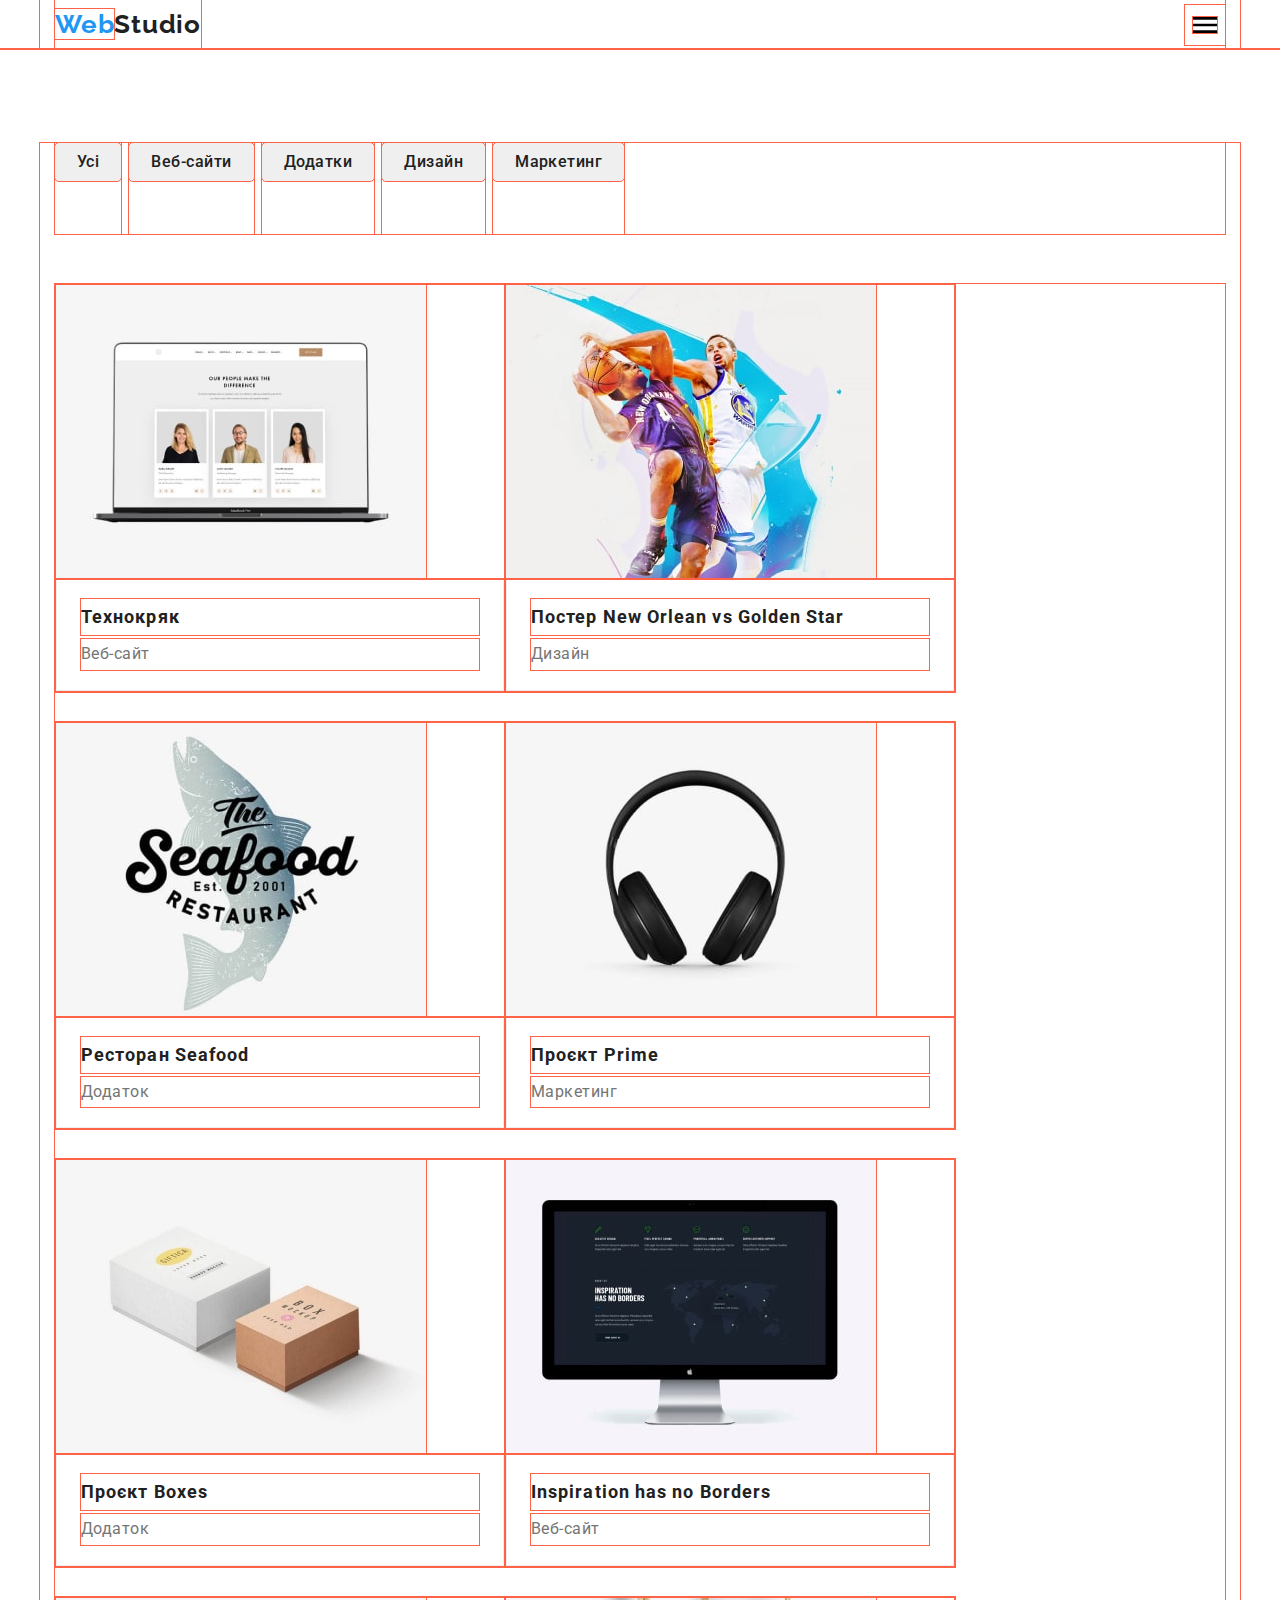
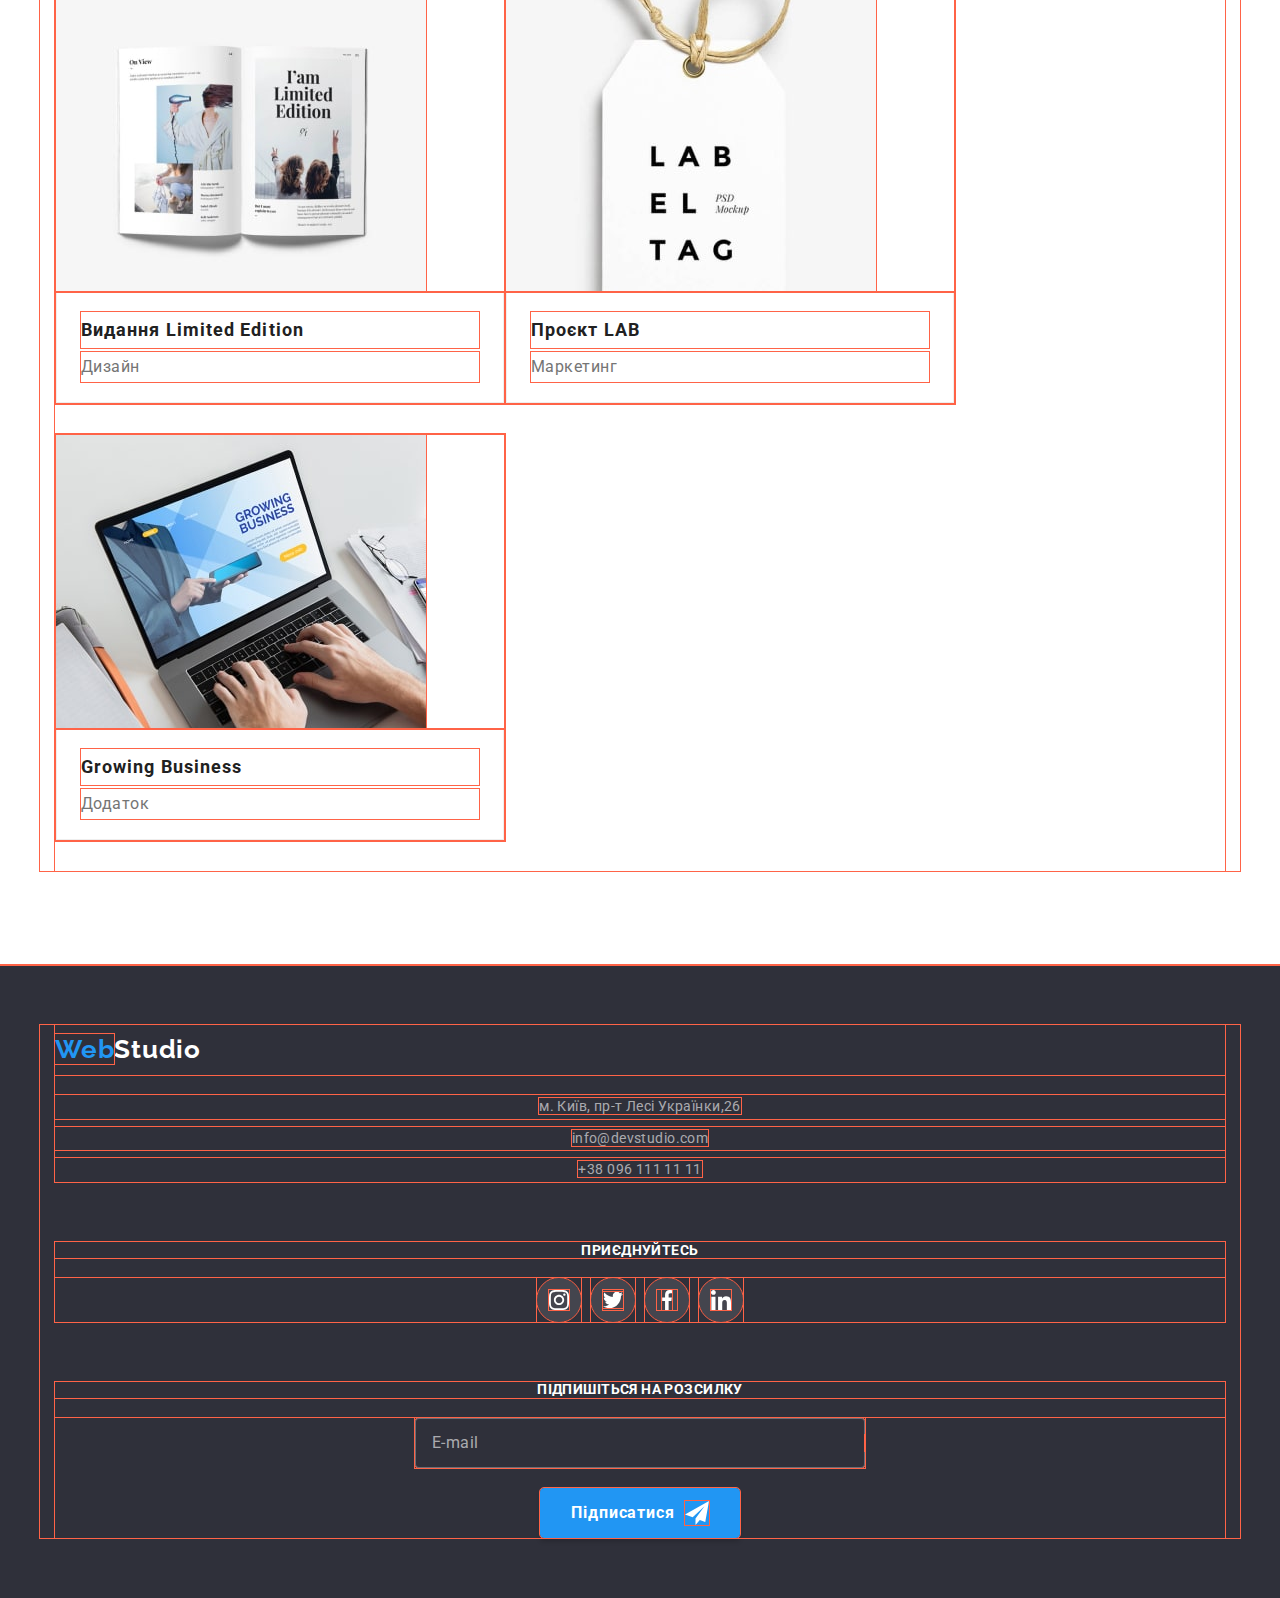
==== portfolio.html @ f27c5432 "second commit" ====
<!DOCTYPE html>
<html lang="uk">
  <head>
    <meta charset="UTF-8" />
    <meta http-equiv="X-UA-Compatible" content="IE=edge" />
    <meta name="viewport" content="width=device-width, initial-scale=1.0" />
    <title>Портфоліо</title>
    <link rel="preconnect" href="https://fonts.googleapis.com" />
    <link rel="preconnect" href="https://fonts.gstatic.com" crossorigin />
    <link
      href="https://fonts.googleapis.com/css2?family=Raleway:wght@700&family=Roboto:wght@400;500;700;900&display=swap"
      rel="stylesheet"
    />
    <link
      rel="stylesheet"
      href="https://cdnjs.cloudflare.com/ajax/libs/modern-normalize/1.1.0/modern-normalize.min.css"
    />
    <link rel="stylesheet" href="./css/main.min.css" />
  </head>
  <body>
    <header class="page-header">
      <div class="container heder-container">
        <nav class="navigation">
          <a class="navigation__logo" href="./index.html">
            <span class="navigation__accent">Web</span>Studio</a
          >

          <button type="button" class="menu-button" aria-expanded="false" data-menu-button>
            <svg
              width="40"
              height="40"
              aria-label="Перемикач мобільного меню"
              aria-controls="menu-container"
            >
              <use class="icon-menu" href="./img/sprite.svg#icon-menu"></use>
              <use class="icon-cross" href="./img/sprite.svg#icon-cross"></use>
            </svg>
          </button>
        </nav>
        <div class="menu-container" id="menu-container" data-menu>
          <nav>
            <ul class="navigation__list list">
              <li class="navigation__item">
                <a class="navigation__link" href="./index.html">Студія</a>
              </li>
              <li class="navigation__item">
                <a class="navigation__link carrent" href="./portfolio.html">Портфоліо</a>
              </li>
              <li class="navigation__item">
                <a class="navigation__link" href="">Контакти</a>
              </li>
            </ul>
          </nav>
          <ul class="contacts-list list">
            <li class="contacts-list__item">
              <a class="contacts-list__link" href="mailto:info@devstudio.com">
                <svg class="icon-envelope" width="16" height="12">
                  <use href="./img/sprite.svg#icon-envelope"></use>
                </svg>
                info@devstudio.com</a
              >
            </li>
            <li class="contacts-list__item">
              <a class="contacts-list__link" href="tel:+380961111111">
                <svg class="icon-smartphone" width="10" height="16">
                  <use href="./img/sprite.svg#icon-smartphone"></use>
                </svg>
                +38 096 111 11 11</a
              >
            </li>
          </ul>
          <ul class="social__list list">
            <li class="social__item">
              <a class="social__link" href="">Instagram</a>
            </li>
            <li class="social__item">
              <a class="social__link" href="">Twitter</a>
            </li>
            <li class="social__item">
              <a class="social__link" href="">Facebook</a>
            </li>
            <li class="social__item">
              <a class="social__link" href="">LinkedIn</a>
            </li>
          </ul>
        </div>
      </div>
    </header>

    <main>
      <section class="section">
        <div class="container">
          <h1 class="visually-hidden">Портфоліо</h1>

          <ul class="portfolio-button list">
            <li class="portfolio-button__item">
              <button class="portfolio-button__link" type="button">Усі</button>
            </li>
            <li class="portfolio-button__item">
              <button class="portfolio-button__link" type="button">Веб-сайти</button>
            </li>
            <li class="portfolio-button__item">
              <button class="portfolio-button__link" type="button">Додатки</button>
            </li>
            <li class="portfolio-button__item">
              <button class="portfolio-button__link" type="button">Дизайн</button>
            </li>
            <li class="portfolio-button__item">
              <button class="portfolio-button__link" type="button">Маркетинг</button>
            </li>
          </ul>

          <ul class="section-work list">
            <li class="item-work">
              <a class="work-link" href="">
                <div class="work-details">
                  <img
                    class="work-img"
                    src="./img/portfolio/technoquack.jpg"
                    alt="сайт сторінки"
                    width=""
                  />
                  <p class="tex-details">
                    Ресурс пропонує комплексні пропозиції з різним рівнем функціоналу та сервісів.
                    Все це дозволить відвідувачу отримати вичерпні відомості про компанію чи
                    приватну особу.
                  </p>
                </div>

                <div class="title-text">
                  <h2 class="work-title">Технокряк</h2>
                  <p class="work-text">Веб-сайт</p>
                </div>
              </a>
            </li>
            <li class="item-work">
              <a class="work-link" href="">
                <div class="work-details">
                  <img class="work-img" src="./img/portfolio/poster.jpg" alt="постер" width="" />
                  <p class="tex-details">
                    Ресурс пропонує комплексні пропозиції з різним рівнем функціоналу та сервісів.
                    Все це дозволить відвідувачу отримати вичерпні відомості про компанію чи
                    приватну особу.
                  </p>
                </div>

                <div class="title-text">
                  <h2 class="work-title">Постер New Orlean vs Golden Star</h2>
                  <p class="work-text">Дизайн</p>
                </div>
              </a>
            </li>
            <li class="item-work">
              <a class="work-link" href="">
                <div class="work-details">
                  <img class="work-img" src="./img/portfolio/seafood.jpg" alt="логотип" width="" />
                  <p class="tex-details">
                    Ресурс пропонує комплексні пропозиції з різним рівнем функціоналу та сервісів.
                    Все це дозволить відвідувачу отримати вичерпні відомості про компанію чи
                    приватну особу.
                  </p>
                </div>

                <div class="title-text">
                  <h2 class="work-title">Ресторан Seafood</h2>
                  <p class="work-text">Додаток</p>
                </div>
              </a>
            </li>
            <li class="item-work">
              <a class="work-link" href="">
                <div class="work-details">
                  <img class="work-img" src="./img/portfolio/prime.jpg" alt="наушники" width="" />
                  <p class="tex-details">
                    Ресурс пропонує комплексні пропозиції з різним рівнем функціоналу та сервісів.
                    Все це дозволить відвідувачу отримати вичерпні відомості про компанію чи
                    приватну особу.
                  </p>
                </div>

                <div class="title-text">
                  <h2 class="work-title">Проєкт Prime</h2>
                  <p class="work-text">Маркетинг</p>
                </div>
              </a>
            </li>
            <li class="item-work">
              <a class="work-link" href="">
                <div class="work-details">
                  <img class="work-img" src="./img/portfolio/boxes.jpg" alt="коробки" width="" />
                  <p class="tex-details">
                    Ресурс пропонує комплексні пропозиції з різним рівнем функціоналу та сервісів.
                    Все це дозволить відвідувачу отримати вичерпні відомості про компанію чи
                    приватну особу.
                  </p>
                </div>

                <div class="title-text">
                  <h2 class="work-title">Проєкт Boxes</h2>
                  <p class="work-text">Додаток</p>
                </div>
              </a>
            </li>
            <li class="item-work">
              <a class="work-link" href="">
                <div class="work-details">
                  <img
                    class="work-img"
                    src="./img/portfolio/inspiration.jpg"
                    alt="екран компютера"
                    width=""
                  />
                  <p class="tex-details">
                    Ресурс пропонує комплексні пропозиції з різним рівнем функціоналу та сервісів.
                    Все це дозволить відвідувачу отримати вичерпні відомості про компанію чи
                    приватну особу.
                  </p>
                </div>

                <div class="title-text">
                  <h2 class="work-title">Inspiration has no Borders</h2>
                  <p class="work-text">Веб-сайт</p>
                </div>
              </a>
            </li>
            <li class="item-work">
              <a class="work-link" href="">
                <div class="work-details">
                  <img class="work-img" src="./img/portfolio/edition.jpg" alt="книга" width="" />
                  <p class="tex-details">
                    Ресурс пропонує комплексні пропозиції з різним рівнем функціоналу та сервісів.
                    Все це дозволить відвідувачу отримати вичерпні відомості про компанію чи
                    приватну особу.
                  </p>
                </div>

                <div class="title-text">
                  <h2 class="work-title">Видання Limited Edition</h2>
                  <p class="work-text">Дизайн</p>
                </div>
              </a>
            </li>
            <li class="item-work">
              <a class="work-link" href="">
                <div class="work-details">
                  <img
                    class="work-img"
                    src="./img/portfolio/project.jpg"
                    alt="проект"
                    width="370"
                  />
                  <p class="tex-details">
                    Ресурс пропонує комплексні пропозиції з різним рівнем функціоналу та сервісів.
                    Все це дозволить відвідувачу отримати вичерпні відомості про компанію чи
                    приватну особу.
                  </p>
                </div>

                <div class="title-text">
                  <h2 class="work-title">Проєкт LAB</h2>
                  <p class="work-text">Маркетинг</p>
                </div>
              </a>
            </li>
            <li class="item-work">
              <a class="work-link" href="">
                <div class="work-details">
                  <img
                    class="work-img"
                    src="./img/portfolio/business.jpg"
                    alt="ноутбук"
                    width="370"
                  />
                  <p class="tex-details">
                    Ресурс пропонує комплексні пропозиції з різним рівнем функціоналу та сервісів.
                    Все це дозволить відвідувачу отримати вичерпні відомості про компанію чи
                    приватну особу.
                  </p>
                </div>

                <div class="title-text">
                  <h2 class="work-title">Growing Business</h2>
                  <p class="work-text">Додаток</p>
                </div>
              </a>
            </li>
          </ul>
        </div>
      </section>
    </main>

    <footer class="footer">
      <div class="container foter-conteiner">
        <div class="conteiner-address">
          <a class="footer-logo" href="./index.html">
            <span class="footer-logo__accent">Web</span>Studio</a
          >
          <address class="address">
            <ul class="address__list list">
              <li class="address__item">
                <a
                  class="address__link"
                  href="https://goo.gl/maps/cdmkgBvX4xGakDDQ7"
                  target="_blank"
                  rel="noopener noreferrer nofollow"
                  >м. Київ, пр-т Лесі Українки,26
                </a>
              </li>
              <li class="address__item">
                <a class="address__link" href="mailto:info@devstudio.com">info@devstudio.com</a>
              </li>
              <li class="address__item">
                <a class="address__link" href="tel:+380961111111">+38 096 111 11 11</a>
              </li>
            </ul>
          </address>
        </div>

        <div class="icon-footer">
          <p class="icon-footer__text">приєднуйтесь</p>
          <ul class="icon-footer__list list">
            <li class="icon-footer__item">
              <a class="icon-footer__link" href="">
                <svg class="" width="20" height="20">
                  <use href="./img/sprite.svg#icon-instagram"></use>
                </svg>
              </a>
            </li>
            <li class="icon-footer__item">
              <a class="icon-footer__link" href="">
                <svg class="" width="20" height="20">
                  <use href="./img/sprite.svg#icon-twitter"></use>
                </svg>
              </a>
            </li>
            <li class="icon-footer__item">
              <a class="icon-footer__link" href="">
                <svg class="" width="20" height="20">
                  <use href="./img/sprite.svg#icon-facebook"></use>
                </svg>
              </a>
            </li>
            <li class="icon-footer__item">
              <a class="icon-footer__link" href="">
                <svg class="" width="20" height="20">
                  <use href="./img/sprite.svg#icon-linkedin"></use>
                </svg>
              </a>
            </li>
          </ul>
        </div>
        <div class="subscription">
          <p class="subscription__text">Підпишіться на розсилку</p>
          <form class="subscription__form">
            <div class="subscription__mail">
              <input
                class="subscription__input"
                placeholder="E-mail"
                type="email"
                name="mail"
                id="mail"
              />
              <label for="mail"></label>
            </div>

            <button class="subscription__button" type="submit">
              Підписатися
              <svg class="subscription__icon" width="24" height="24">
                <use href="./img/sprite.svg#icon-send"></use>
              </svg>
            </button>
          </form>
        </div>
      </div>
    </footer>
  </body>
</html>
---- css/main.min.css ----
:root{--primary-text-color: #757575;--secondary-tex-color: #212121;--link-color: #2196f3;--logo-color: #000000;--fons-color: #f5f5f5;--hero-color: #ffffff;--footer-color: #2f303a;--card-text-color: #757575;--color-active: #188ce8;--color-fon-team: #f5f4fa;--color-border: #eeeeee;--heder-border: #ececec;--color-box-shadow: rgba(0, 0, 0, 0.15);--color-text-shadow: rgba(0, 0, 0, 0.25);--color-footer-link: rgba(255, 255, 255, 0.6);--color-border-customers: #afb1b8;--transition-function: cubic-bezier(0.4, 0, 0.2, 1)}h1,h2,h3,h4,h5,h6,ul,p{margin:0;padding:0}body{font-family:Roboto,sans-serif;font-size:14px;line-height:1.7;letter-spacing:.03em;background:var(--hero-color);color:var(--primary-text-color)}.list{list-style:none}.visually-hidden{position:absolute;width:1px;height:1px;margin:-1px;border:0;padding:0;white-space:nowrap;-webkit-clip-path:inset(100%);clip-path:inset(100%);clip:rect(0 0 0 0);overflow:hidden}*{outline:1px solid tomato}.container{padding-left:15px;padding-right:15px;margin-left:auto;margin-right:auto}@media screen and (min-width: 480px){.container{width:480px}}@media screen and (min-width: 768px){.container{width:768px}}@media screen and (min-width: 1200px){.container{width:1200px}}.page-header{position:relative}.menu-button{display:-webkit-inline-box;display:-ms-inline-flexbox;display:inline-flex;margin-left:auto;padding:0;border:none;background-color:var(--hero-color)}.menu-button .icon-cross{display:none}.menu-button.is-open .icon-cross{display:block}.menu-button.is-open .icon-menu{display:none}.menu-container{display:none;padding-top:48px;padding-left:40px;padding-bottom:48px;padding-right:83px;outline:1px solid tomato;position:absolute;top:100%;left:0;width:100%;height:796px;background-color:#fff}.menu-container.is-open{display:block}.navigation__list{margin-bottom:302px}.navigation__item{margin-bottom:32px}.navigation__link{text-decoration:none;font-weight:500;font-size:40px;line-height:47px;letter-spacing:.02em;color:#212121}.navigation:hover,.navigation:focus{color:var(--link-color)}.carrent{color:var(--link-color)}.contacts-list{margin-bottom:64px}.contacts-list__item{margin-bottom:32px}.contacts-list__link{text-decoration:none;font-weight:500;font-size:24px;line-height:28px;letter-spacing:.02em;color:#757575}.contacts-list__link:hover,.contacts-list__link:focus{color:var(--link-color)}.icon-envelope,.icon-smartphone{display:none}.social__list{display:-webkit-box;display:-ms-flexbox;display:flex}.social__item{margin-right:20px}.social__item:last-child{margin-right:0}.social__link{text-decoration:none;font-weight:500;font-size:18px;line-height:1.2;letter-spacing:.02em;color:#2196f3}.social__link:hover,.social__link:focus{color:var(--link-color)}.navigation{display:-webkit-box;display:-ms-flexbox;display:flex;-webkit-box-align:center;-ms-flex-align:center;align-items:center}.navigation__logo{font-family:Raleway,sans-serif;font-weight:700;font-size:24px;line-height:1.7;letter-spacing:.03em;text-decoration:none;color:var(--secondary-tex-color)}@media screen and (min-width: 768px){.navigation__logo{font-size:26px;line-height:1.9}}@media screen and (min-width: 1200px){.navigation__logo{font-size:26px;line-height:1.9}}.navigation__accent{font-family:Raleway,sans-serif;color:var(--link-color)}.section-hero{padding:118px 60px;text-align:center}.section-hero__title{width:360px;margin-left:auto;margin-right:auto;margin-bottom:30px;font-weight:900;font-size:26px;line-height:1.7;text-align:center;letter-spacing:.06em;text-transform:uppercase;color:212121}.section-hero__button{padding:10px 24px;font-weight:700;font-size:16px;line-height:1.9;letter-spacing:.06em;text-align:center;cursor:pointer;border:none;-webkit-box-shadow:0px 4px 4px var(--color-box-shadow);box-shadow:0px 4px 4px var(--color-box-shadow);border-radius:4px;color:#fff;background-color:var(--link-color)}.section{padding-top:60px;padding-bottom:60px}@media screen and (min-width: 768px){.section{padding-top:94px;padding-bottom:94px}}@media screen and (min-width: 1200px){.section{padding-top:94px;padding-bottom:94px}}.section-title{font-weight:700;font-size:28px;line-height:1.2;text-align:center;letter-spacing:.03em;color:var(--secondary-tex-color)}@media screen and (min-width: 768px){.section-title{font-size:36px;line-height:1.7}}@media screen and (min-width: 1200px){.section-title{font-size:36px;line-height:1.7}}.features-list__item{max-width:450px}@media screen and (min-width: 768px){.features-list__item{max-width:354px}}@media screen and (min-width: 1200px){.features-list__item{max-width:270px}}.features-list__icon{padding:25px 142px;background:#f5f4fa;border-radius:4px;margin-bottom:30px;display:-webkit-box;display:-ms-flexbox;display:flex;text-align:center;-webkit-box-pack:center;-ms-flex-pack:center;justify-content:center}@media screen and (min-width: 768px){.features-list__icon{padding:0;width:270px;height:120px;-webkit-box-align:center;-ms-flex-align:center;align-items:center;-webkit-box-pack:center;-ms-flex-pack:center;justify-content:center;background-color:var(--color-fon-team);border-radius:4px}}@media screen and (min-width: 1200px){.features-list__icon{padding:0;width:270px;height:120px;-webkit-box-align:center;-ms-flex-align:center;align-items:center;-webkit-box-pack:center;-ms-flex-pack:center;justify-content:center;background-color:var(--color-fon-team);border-radius:4px}}.features-list__title{margin-bottom:10px;max-width:450px;font-weight:700;font-size:14px;line-height:1.14;letter-spacing:.03em;text-transform:uppercase;color:#212121;text-align:center}@media screen and (min-width: 768px){.features-list__title{text-align:left}}@media screen and (min-width: 1200px){.features-list__title{text-align:left}}.team-item-social{display:-webkit-box;display:-ms-flexbox;display:flex;-webkit-box-pack:center;-ms-flex-pack:center;justify-content:center;margin-top:16px}.social-item{margin-right:10px}.social-item:last-child{margin-right:0}.icon-link-team{width:44px;height:44px;display:-webkit-box;display:-ms-flexbox;display:flex;-webkit-box-pack:center;-ms-flex-pack:center;justify-content:center;-webkit-box-align:center;-ms-flex-align:center;align-items:center;border-radius:50%;fill:var(--color-border-customers)}.team-img{display:block;height:auto;max-width:100%;border-radius:0px}.conteiner-title{padding-top:30px;padding-bottom:30px;text-align:center}.item-team{margin-bottom:30px;-webkit-box-shadow:0px 1px 3px rgba(0,0,0,.12),0px 1px 1px rgba(0,0,0,.14),0px 2px 1px rgba(0,0,0,.2);box-shadow:0px 1px 3px rgba(0,0,0,.12),0px 1px 1px rgba(0,0,0,.14),0px 2px 1px rgba(0,0,0,.2);border-radius:0px 0px 4px 4px;background:var(--hero-color)}.section-team{background-color:var(--color-fon-team)}.team-title{margin-bottom:10px;font-weight:500;font-size:16px;line-height:1.19;letter-spacing:.03em;color:var(--secondary-tex-color)}.team-text{font-weight:400;font-size:16px;line-height:1.19;letter-spacing:.03em;color:var(--card-text-color)}.footer{padding-top:60px;padding-bottom:60px;background-color:var(--footer-color)}.footer-logo{display:block;margin-bottom:20px;text-align:center;font-family:Raleway,sans-serif;font-style:normal;font-weight:700;font-size:24px;line-height:1.2;letter-spacing:.03em;text-decoration:none;color:var(--hero-color)}.footer-logo__accent{font-family:Raleway,sans-serif;color:var(--link-color)}@media screen and (min-width: 768px){.footer-logo{font-size:26px;line-height:1.9}}@media screen and (min-width: 1200px){.footer-logo{font-size:26px;line-height:1.9;text-align:left}}.address{font-style:normal;text-align:center;margin-bottom:60px}.address__list{display:block}.address__item{margin-bottom:8px}.address__link{font-weight:400;font-size:14px;line-height:1.7;letter-spacing:.03em;text-decoration:none;color:var(--color-footer-link)}.icon-footer{text-align:center;margin-bottom:60px}.icon-footer__text{margin-bottom:20px;font-weight:700;font-size:14px;line-height:16px;letter-spacing:.03em;text-transform:uppercase;color:var(--hero-color)}.icon-footer__list{display:-webkit-box;display:-ms-flexbox;display:flex;-webkit-box-align:center;-ms-flex-align:center;align-items:center;-webkit-box-pack:center;-ms-flex-pack:center;justify-content:center}.icon-footer__item{margin-right:10px}.icon-footer__item:last-child{margin-right:0}.icon-footer__link{display:-webkit-box;display:-ms-flexbox;display:flex;-webkit-box-pack:center;-ms-flex-pack:center;justify-content:center;-webkit-box-align:center;-ms-flex-align:center;align-items:center;width:44px;height:44px;border-radius:50%;fill:var(--hero-color);background-color:rgba(255,255,255,.1)}.subscription__form{display:-webkit-box;display:-ms-flexbox;display:flex;-webkit-box-pack:center;-ms-flex-pack:center;justify-content:center;-webkit-box-align:center;-ms-flex-align:center;align-items:center;-webkit-box-orient:vertical;-webkit-box-direction:normal;-ms-flex-direction:column;flex-direction:column}.subscription__text{text-align:center;margin-bottom:20px;font-weight:700;font-size:14px;line-height:1.1;letter-spacing:.03em;text-transform:uppercase;color:var(--hero-color)}.subscription__mail{margin-bottom:20px;position:relative}.subscription__mail input::-webkit-input-placeholder{font-size:16px;line-height:1.2;letter-spacing:.03em;display:-webkit-box;display:flex;-webkit-box-align:center;align-items:center;color:rgba(255,255,255,.6)}.subscription__mail input::-moz-placeholder{font-size:16px;line-height:1.2;letter-spacing:.03em;display:flex;align-items:center;color:rgba(255,255,255,.6)}.subscription__mail input:-ms-input-placeholder{font-size:16px;line-height:1.2;letter-spacing:.03em;display:-ms-flexbox;display:flex;-ms-flex-align:center;align-items:center;color:rgba(255,255,255,.6)}.subscription__mail input::-ms-input-placeholder{font-size:16px;line-height:1.2;letter-spacing:.03em;display:-ms-flexbox;display:flex;-ms-flex-align:center;align-items:center;color:rgba(255,255,255,.6)}.subscription__mail input::placeholder{font-size:16px;line-height:1.2;letter-spacing:.03em;display:-webkit-box;display:-ms-flexbox;display:flex;-webkit-box-align:center;-ms-flex-align:center;align-items:center;color:rgba(255,255,255,.6)}.subscription__input{width:450px;height:50px;border:1px solid rgba(255,255,255,.3);border-radius:4px;background:var(--footer-color);padding-left:16px;color:var(--hero-color)}.subscription__button{display:-webkit-box;display:-ms-flexbox;display:flex;-webkit-box-pack:center;-ms-flex-pack:center;justify-content:center;-webkit-box-align:center;-ms-flex-align:center;align-items:center;width:200px;height:50px;font-weight:700;font-size:16px;line-height:30px;cursor:pointer;letter-spacing:.06em;border:none;color:var(--hero-color);background:var(--link-color);-webkit-box-shadow:0px 4px 4px rgba(0,0,0,.15);box-shadow:0px 4px 4px rgba(0,0,0,.15);border-radius:4px;-webkit-transition:background-color 250ms var(--transition-function);transition:background-color 250ms var(--transition-function)}.subscription__button:hover,.subscription__button:focus{background-color:var(--color-active)}.subscription__icon{margin-left:10px}.portfolio-button{margin-bottom:40px;min-width:326px;height:91px;display:-webkit-box;display:-ms-flexbox;display:flex;-ms-flex-wrap:wrap;flex-wrap:wrap;margin-bottom:50px}.portfolio-button__item{margin-right:8px}.portfolio-button__item:last-child{margin-right:0}.portfolio-button__link{padding:6px 22px;cursor:pointer;border:none;border-radius:4px;font-family:inherit;font-weight:500;font-size:16px;line-height:1.6;letter-spacing:.03em;color:var(--secondary-tex-color);-webkit-transition:color 250ms var(--transition-function),background-color 250ms var(--transition-function);transition:color 250ms var(--transition-function),background-color 250ms var(--transition-function)}.portfolio-button__link:active,.portfolio-button__link:hover,.portfolio-button__link:focus{-webkit-box-shadow:0px 3px 1px rgba(0,0,0,.1),0px 1px 2px rgba(0,0,0,.08),0px 2px 2px rgba(0,0,0,.12);box-shadow:0px 3px 1px rgba(0,0,0,.1),0px 1px 2px rgba(0,0,0,.08),0px 2px 2px rgba(0,0,0,.12);background-color:var(--link-color);color:var(--hero-color)}.work-details{position:relative;overflow:hidden}.tex-details{font-size:18px;line-height:1.5;color:var(--hero-color);position:absolute;padding:63px 24px;width:370px;height:294px;top:0;left:0;background:rgba(33,150,243,.9);-webkit-transform:translateY(100%);transform:translateY(100%);-webkit-transition:-webkit-transform 250ms;transition:-webkit-transform 250ms;transition:transform 250ms;transition:transform 250ms, -webkit-transform 250ms}.item-work:hover .tex-details{-webkit-transform:translateY(0);transform:translateY(0)}.section-button{display:-webkit-box;display:-ms-flexbox;display:flex;-webkit-box-pack:center;-ms-flex-pack:center;justify-content:center}.item-button{margin-right:8px}.item-button:last-child{margin-right:0}.section-button{margin-bottom:50px}.section-work{display:-webkit-box;display:-ms-flexbox;display:flex;-ms-flex-wrap:wrap;flex-wrap:wrap}.work-link{display:block;text-decoration:none}.work-link:hover,.work-link:focus{-webkit-box-shadow:0px 1px 1px rgba(0,0,0,.12),0px 4px 4px rgba(0,0,0,.06),1px 4px 6px rgba(0,0,0,.16);box-shadow:0px 1px 1px rgba(0,0,0,.12),0px 4px 4px rgba(0,0,0,.06),1px 4px 6px rgba(0,0,0,.16)}.item-work{width:450px;margin-bottom:30px;background:var(--hero-color);border:1px solid var(--color-border)}.work-title{margin-bottom:4px;font-weight:700;font-size:18px;line-height:2;letter-spacing:.06em;color:var(--secondary-tex-color)}.work-text{font-size:16px;line-height:1.9;letter-spacing:.03em;color:var(--card-text-color)}.work-img{display:block;height:auto;max-width:100%;border-radius:0px}.title-text{border-right:1px solid var(--color-border);border-bottom:1px solid var(--color-border);border-left:1px solid var(--color-border);padding:20px 24px}/*# sourceMappingURL=main.min.css.map */
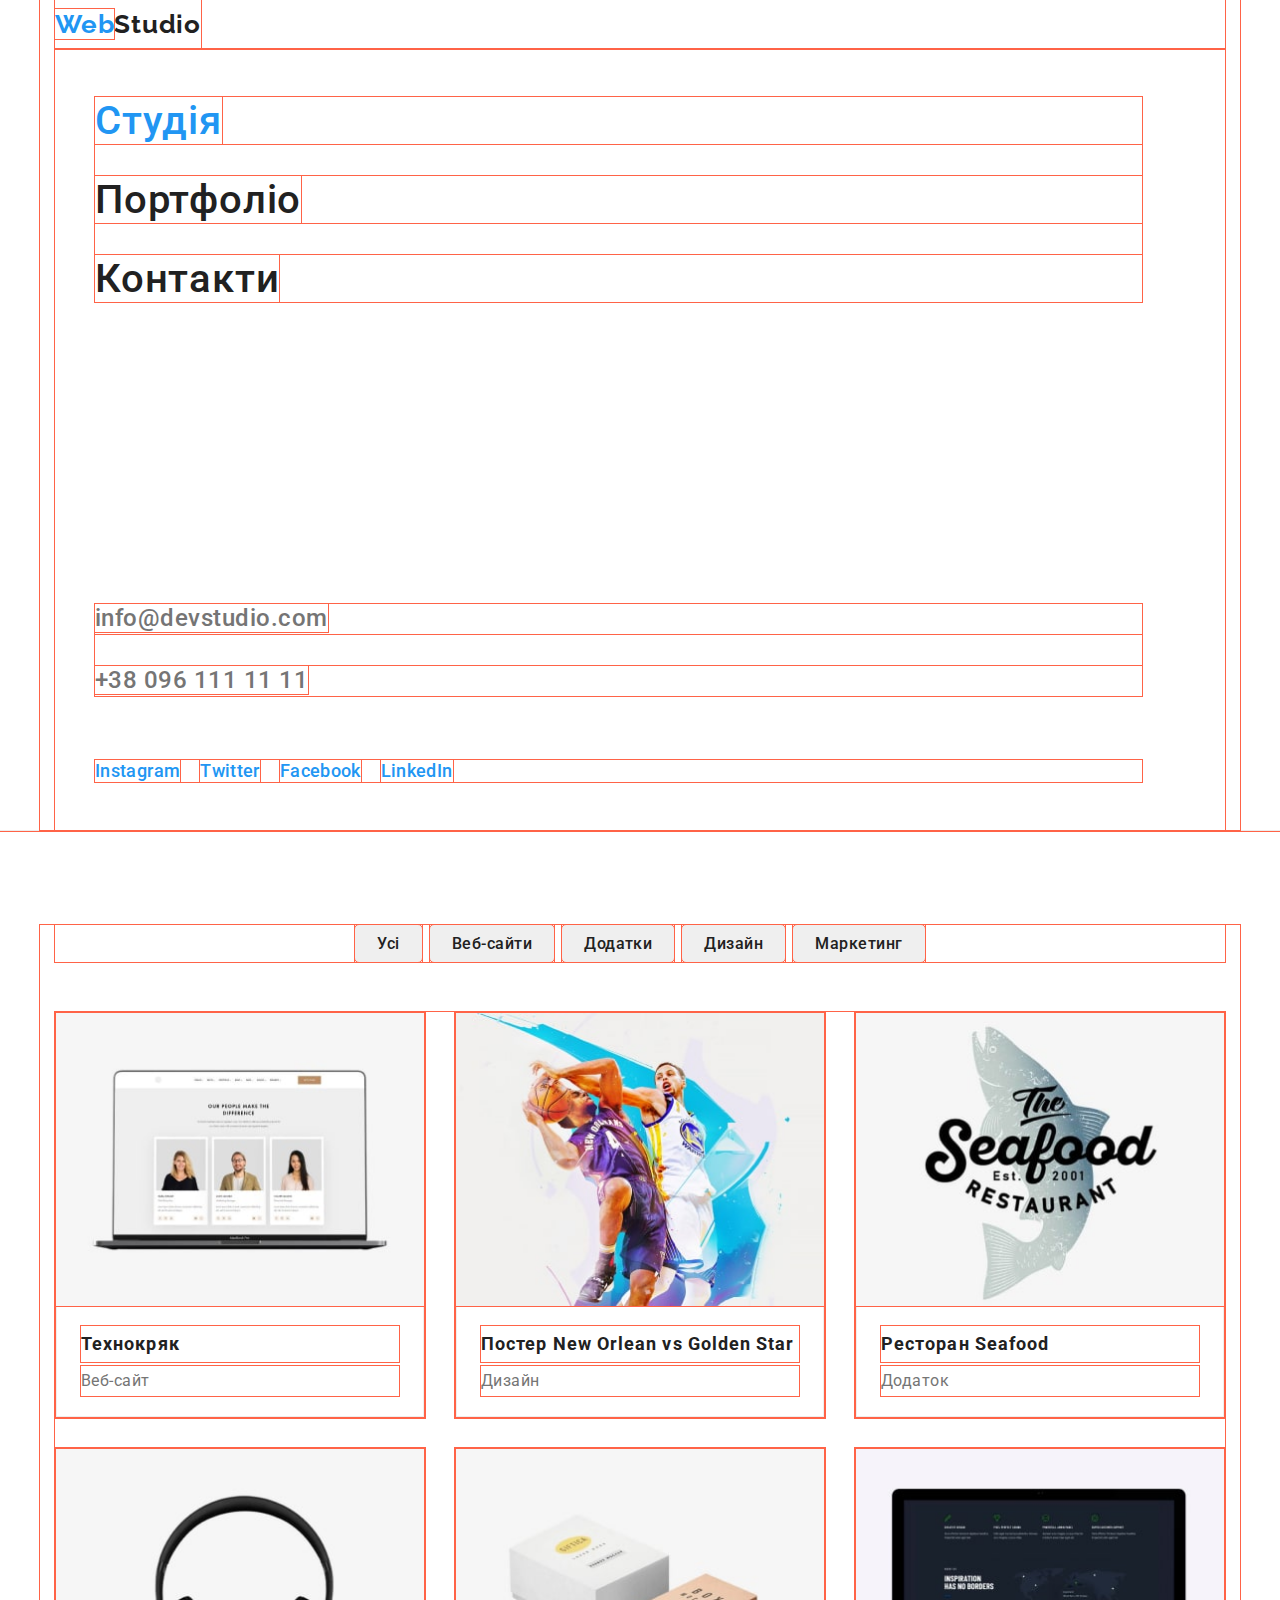
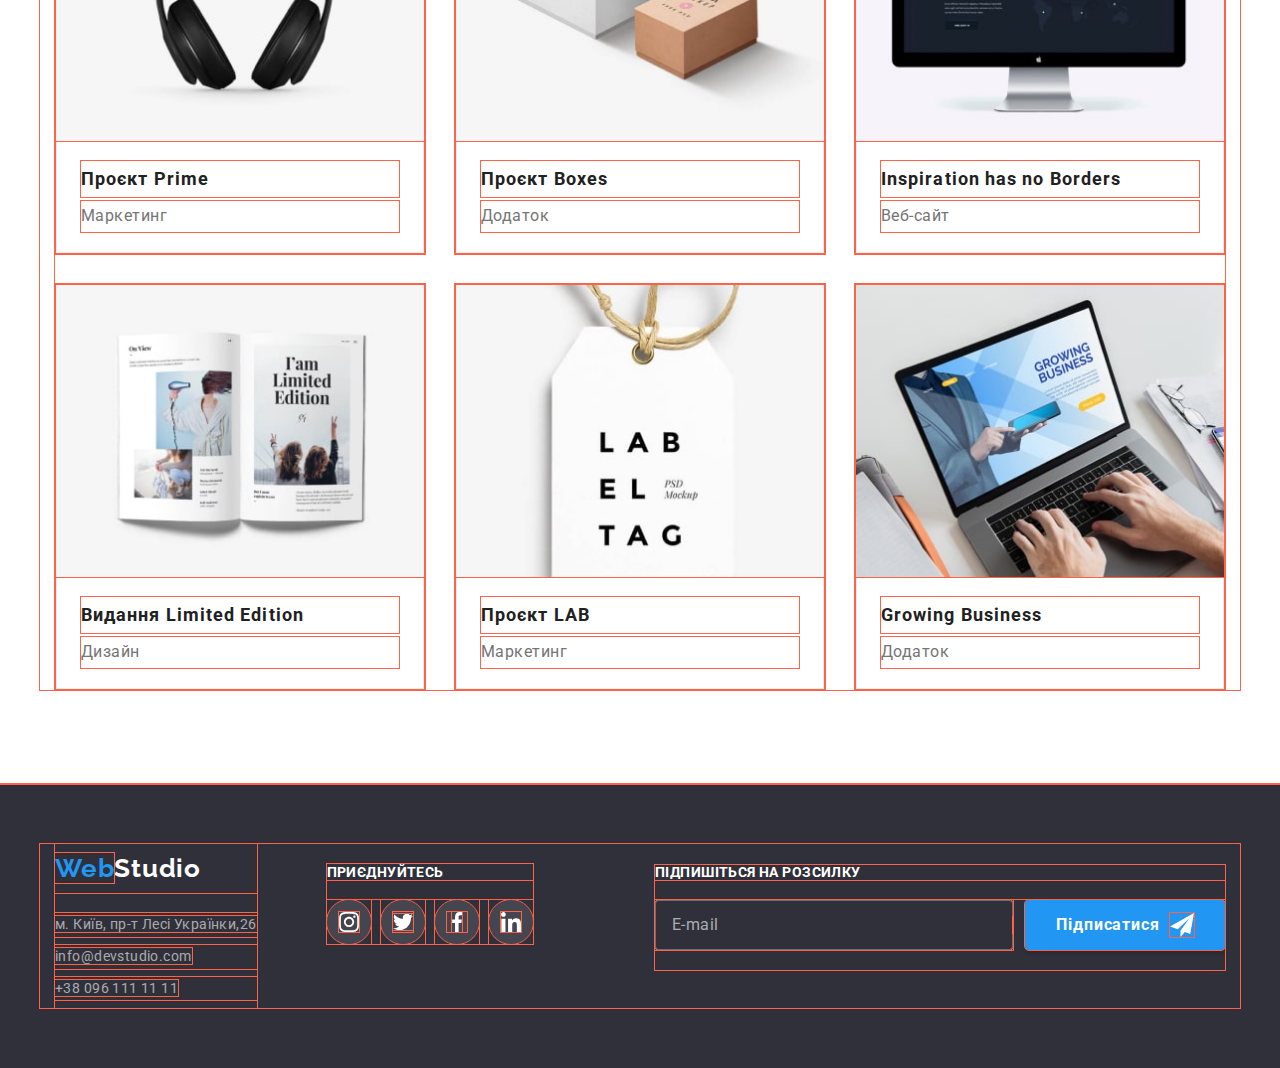
==== commit a8d32db5: "third commit" ====
--- a/portfolio.html
+++ b/portfolio.html
@@ -41,10 +41,10 @@
           <nav>
             <ul class="navigation__list list">
               <li class="navigation__item">
-                <a class="navigation__link" href="./index.html">Студія</a>
+                <a class="navigation__link carrent" href="./index.html">Студія</a>
               </li>
               <li class="navigation__item">
-                <a class="navigation__link carrent" href="./portfolio.html">Портфоліо</a>
+                <a class="navigation__link" href="./portfolio.html">Портфоліо</a>
               </li>
               <li class="navigation__item">
                 <a class="navigation__link" href="">Контакти</a>
--- a/css/main.min.css
+++ b/css/main.min.css
@@ -1 +1 @@
-:root{--primary-text-color: #757575;--secondary-tex-color: #212121;--link-color: #2196f3;--logo-color: #000000;--fons-color: #f5f5f5;--hero-color: #ffffff;--footer-color: #2f303a;--card-text-color: #757575;--color-active: #188ce8;--color-fon-team: #f5f4fa;--color-border: #eeeeee;--heder-border: #ececec;--color-box-shadow: rgba(0, 0, 0, 0.15);--color-text-shadow: rgba(0, 0, 0, 0.25);--color-footer-link: rgba(255, 255, 255, 0.6);--color-border-customers: #afb1b8;--transition-function: cubic-bezier(0.4, 0, 0.2, 1)}h1,h2,h3,h4,h5,h6,ul,p{margin:0;padding:0}body{font-family:Roboto,sans-serif;font-size:14px;line-height:1.7;letter-spacing:.03em;background:var(--hero-color);color:var(--primary-text-color)}.list{list-style:none}.visually-hidden{position:absolute;width:1px;height:1px;margin:-1px;border:0;padding:0;white-space:nowrap;-webkit-clip-path:inset(100%);clip-path:inset(100%);clip:rect(0 0 0 0);overflow:hidden}*{outline:1px solid tomato}.container{padding-left:15px;padding-right:15px;margin-left:auto;margin-right:auto}@media screen and (min-width: 480px){.container{width:480px}}@media screen and (min-width: 768px){.container{width:768px}}@media screen and (min-width: 1200px){.container{width:1200px}}.page-header{position:relative}.menu-button{display:-webkit-inline-box;display:-ms-inline-flexbox;display:inline-flex;margin-left:auto;padding:0;border:none;background-color:var(--hero-color)}.menu-button .icon-cross{display:none}.menu-button.is-open .icon-cross{display:block}.menu-button.is-open .icon-menu{display:none}.menu-container{display:none;padding-top:48px;padding-left:40px;padding-bottom:48px;padding-right:83px;outline:1px solid tomato;position:absolute;top:100%;left:0;width:100%;height:796px;background-color:#fff}.menu-container.is-open{display:block}.navigation__list{margin-bottom:302px}.navigation__item{margin-bottom:32px}.navigation__link{text-decoration:none;font-weight:500;font-size:40px;line-height:47px;letter-spacing:.02em;color:#212121}.navigation:hover,.navigation:focus{color:var(--link-color)}.carrent{color:var(--link-color)}.contacts-list{margin-bottom:64px}.contacts-list__item{margin-bottom:32px}.contacts-list__link{text-decoration:none;font-weight:500;font-size:24px;line-height:28px;letter-spacing:.02em;color:#757575}.contacts-list__link:hover,.contacts-list__link:focus{color:var(--link-color)}.icon-envelope,.icon-smartphone{display:none}.social__list{display:-webkit-box;display:-ms-flexbox;display:flex}.social__item{margin-right:20px}.social__item:last-child{margin-right:0}.social__link{text-decoration:none;font-weight:500;font-size:18px;line-height:1.2;letter-spacing:.02em;color:#2196f3}.social__link:hover,.social__link:focus{color:var(--link-color)}.navigation{display:-webkit-box;display:-ms-flexbox;display:flex;-webkit-box-align:center;-ms-flex-align:center;align-items:center}.navigation__logo{font-family:Raleway,sans-serif;font-weight:700;font-size:24px;line-height:1.7;letter-spacing:.03em;text-decoration:none;color:var(--secondary-tex-color)}@media screen and (min-width: 768px){.navigation__logo{font-size:26px;line-height:1.9}}@media screen and (min-width: 1200px){.navigation__logo{font-size:26px;line-height:1.9}}.navigation__accent{font-family:Raleway,sans-serif;color:var(--link-color)}.section-hero{padding:118px 60px;text-align:center}.section-hero__title{width:360px;margin-left:auto;margin-right:auto;margin-bottom:30px;font-weight:900;font-size:26px;line-height:1.7;text-align:center;letter-spacing:.06em;text-transform:uppercase;color:212121}.section-hero__button{padding:10px 24px;font-weight:700;font-size:16px;line-height:1.9;letter-spacing:.06em;text-align:center;cursor:pointer;border:none;-webkit-box-shadow:0px 4px 4px var(--color-box-shadow);box-shadow:0px 4px 4px var(--color-box-shadow);border-radius:4px;color:#fff;background-color:var(--link-color)}.section{padding-top:60px;padding-bottom:60px}@media screen and (min-width: 768px){.section{padding-top:94px;padding-bottom:94px}}@media screen and (min-width: 1200px){.section{padding-top:94px;padding-bottom:94px}}.section-title{font-weight:700;font-size:28px;line-height:1.2;text-align:center;letter-spacing:.03em;color:var(--secondary-tex-color)}@media screen and (min-width: 768px){.section-title{font-size:36px;line-height:1.7}}@media screen and (min-width: 1200px){.section-title{font-size:36px;line-height:1.7}}.features-list__item{max-width:450px}@media screen and (min-width: 768px){.features-list__item{max-width:354px}}@media screen and (min-width: 1200px){.features-list__item{max-width:270px}}.features-list__icon{padding:25px 142px;background:#f5f4fa;border-radius:4px;margin-bottom:30px;display:-webkit-box;display:-ms-flexbox;display:flex;text-align:center;-webkit-box-pack:center;-ms-flex-pack:center;justify-content:center}@media screen and (min-width: 768px){.features-list__icon{padding:0;width:270px;height:120px;-webkit-box-align:center;-ms-flex-align:center;align-items:center;-webkit-box-pack:center;-ms-flex-pack:center;justify-content:center;background-color:var(--color-fon-team);border-radius:4px}}@media screen and (min-width: 1200px){.features-list__icon{padding:0;width:270px;height:120px;-webkit-box-align:center;-ms-flex-align:center;align-items:center;-webkit-box-pack:center;-ms-flex-pack:center;justify-content:center;background-color:var(--color-fon-team);border-radius:4px}}.features-list__title{margin-bottom:10px;max-width:450px;font-weight:700;font-size:14px;line-height:1.14;letter-spacing:.03em;text-transform:uppercase;color:#212121;text-align:center}@media screen and (min-width: 768px){.features-list__title{text-align:left}}@media screen and (min-width: 1200px){.features-list__title{text-align:left}}.team-item-social{display:-webkit-box;display:-ms-flexbox;display:flex;-webkit-box-pack:center;-ms-flex-pack:center;justify-content:center;margin-top:16px}.social-item{margin-right:10px}.social-item:last-child{margin-right:0}.icon-link-team{width:44px;height:44px;display:-webkit-box;display:-ms-flexbox;display:flex;-webkit-box-pack:center;-ms-flex-pack:center;justify-content:center;-webkit-box-align:center;-ms-flex-align:center;align-items:center;border-radius:50%;fill:var(--color-border-customers)}.team-img{display:block;height:auto;max-width:100%;border-radius:0px}.conteiner-title{padding-top:30px;padding-bottom:30px;text-align:center}.item-team{margin-bottom:30px;-webkit-box-shadow:0px 1px 3px rgba(0,0,0,.12),0px 1px 1px rgba(0,0,0,.14),0px 2px 1px rgba(0,0,0,.2);box-shadow:0px 1px 3px rgba(0,0,0,.12),0px 1px 1px rgba(0,0,0,.14),0px 2px 1px rgba(0,0,0,.2);border-radius:0px 0px 4px 4px;background:var(--hero-color)}.section-team{background-color:var(--color-fon-team)}.team-title{margin-bottom:10px;font-weight:500;font-size:16px;line-height:1.19;letter-spacing:.03em;color:var(--secondary-tex-color)}.team-text{font-weight:400;font-size:16px;line-height:1.19;letter-spacing:.03em;color:var(--card-text-color)}.footer{padding-top:60px;padding-bottom:60px;background-color:var(--footer-color)}.footer-logo{display:block;margin-bottom:20px;text-align:center;font-family:Raleway,sans-serif;font-style:normal;font-weight:700;font-size:24px;line-height:1.2;letter-spacing:.03em;text-decoration:none;color:var(--hero-color)}.footer-logo__accent{font-family:Raleway,sans-serif;color:var(--link-color)}@media screen and (min-width: 768px){.footer-logo{font-size:26px;line-height:1.9}}@media screen and (min-width: 1200px){.footer-logo{font-size:26px;line-height:1.9;text-align:left}}.address{font-style:normal;text-align:center;margin-bottom:60px}.address__list{display:block}.address__item{margin-bottom:8px}.address__link{font-weight:400;font-size:14px;line-height:1.7;letter-spacing:.03em;text-decoration:none;color:var(--color-footer-link)}.icon-footer{text-align:center;margin-bottom:60px}.icon-footer__text{margin-bottom:20px;font-weight:700;font-size:14px;line-height:16px;letter-spacing:.03em;text-transform:uppercase;color:var(--hero-color)}.icon-footer__list{display:-webkit-box;display:-ms-flexbox;display:flex;-webkit-box-align:center;-ms-flex-align:center;align-items:center;-webkit-box-pack:center;-ms-flex-pack:center;justify-content:center}.icon-footer__item{margin-right:10px}.icon-footer__item:last-child{margin-right:0}.icon-footer__link{display:-webkit-box;display:-ms-flexbox;display:flex;-webkit-box-pack:center;-ms-flex-pack:center;justify-content:center;-webkit-box-align:center;-ms-flex-align:center;align-items:center;width:44px;height:44px;border-radius:50%;fill:var(--hero-color);background-color:rgba(255,255,255,.1)}.subscription__form{display:-webkit-box;display:-ms-flexbox;display:flex;-webkit-box-pack:center;-ms-flex-pack:center;justify-content:center;-webkit-box-align:center;-ms-flex-align:center;align-items:center;-webkit-box-orient:vertical;-webkit-box-direction:normal;-ms-flex-direction:column;flex-direction:column}.subscription__text{text-align:center;margin-bottom:20px;font-weight:700;font-size:14px;line-height:1.1;letter-spacing:.03em;text-transform:uppercase;color:var(--hero-color)}.subscription__mail{margin-bottom:20px;position:relative}.subscription__mail input::-webkit-input-placeholder{font-size:16px;line-height:1.2;letter-spacing:.03em;display:-webkit-box;display:flex;-webkit-box-align:center;align-items:center;color:rgba(255,255,255,.6)}.subscription__mail input::-moz-placeholder{font-size:16px;line-height:1.2;letter-spacing:.03em;display:flex;align-items:center;color:rgba(255,255,255,.6)}.subscription__mail input:-ms-input-placeholder{font-size:16px;line-height:1.2;letter-spacing:.03em;display:-ms-flexbox;display:flex;-ms-flex-align:center;align-items:center;color:rgba(255,255,255,.6)}.subscription__mail input::-ms-input-placeholder{font-size:16px;line-height:1.2;letter-spacing:.03em;display:-ms-flexbox;display:flex;-ms-flex-align:center;align-items:center;color:rgba(255,255,255,.6)}.subscription__mail input::placeholder{font-size:16px;line-height:1.2;letter-spacing:.03em;display:-webkit-box;display:-ms-flexbox;display:flex;-webkit-box-align:center;-ms-flex-align:center;align-items:center;color:rgba(255,255,255,.6)}.subscription__input{width:450px;height:50px;border:1px solid rgba(255,255,255,.3);border-radius:4px;background:var(--footer-color);padding-left:16px;color:var(--hero-color)}.subscription__button{display:-webkit-box;display:-ms-flexbox;display:flex;-webkit-box-pack:center;-ms-flex-pack:center;justify-content:center;-webkit-box-align:center;-ms-flex-align:center;align-items:center;width:200px;height:50px;font-weight:700;font-size:16px;line-height:30px;cursor:pointer;letter-spacing:.06em;border:none;color:var(--hero-color);background:var(--link-color);-webkit-box-shadow:0px 4px 4px rgba(0,0,0,.15);box-shadow:0px 4px 4px rgba(0,0,0,.15);border-radius:4px;-webkit-transition:background-color 250ms var(--transition-function);transition:background-color 250ms var(--transition-function)}.subscription__button:hover,.subscription__button:focus{background-color:var(--color-active)}.subscription__icon{margin-left:10px}.portfolio-button{margin-bottom:40px;min-width:326px;height:91px;display:-webkit-box;display:-ms-flexbox;display:flex;-ms-flex-wrap:wrap;flex-wrap:wrap;margin-bottom:50px}.portfolio-button__item{margin-right:8px}.portfolio-button__item:last-child{margin-right:0}.portfolio-button__link{padding:6px 22px;cursor:pointer;border:none;border-radius:4px;font-family:inherit;font-weight:500;font-size:16px;line-height:1.6;letter-spacing:.03em;color:var(--secondary-tex-color);-webkit-transition:color 250ms var(--transition-function),background-color 250ms var(--transition-function);transition:color 250ms var(--transition-function),background-color 250ms var(--transition-function)}.portfolio-button__link:active,.portfolio-button__link:hover,.portfolio-button__link:focus{-webkit-box-shadow:0px 3px 1px rgba(0,0,0,.1),0px 1px 2px rgba(0,0,0,.08),0px 2px 2px rgba(0,0,0,.12);box-shadow:0px 3px 1px rgba(0,0,0,.1),0px 1px 2px rgba(0,0,0,.08),0px 2px 2px rgba(0,0,0,.12);background-color:var(--link-color);color:var(--hero-color)}.work-details{position:relative;overflow:hidden}.tex-details{font-size:18px;line-height:1.5;color:var(--hero-color);position:absolute;padding:63px 24px;width:370px;height:294px;top:0;left:0;background:rgba(33,150,243,.9);-webkit-transform:translateY(100%);transform:translateY(100%);-webkit-transition:-webkit-transform 250ms;transition:-webkit-transform 250ms;transition:transform 250ms;transition:transform 250ms, -webkit-transform 250ms}.item-work:hover .tex-details{-webkit-transform:translateY(0);transform:translateY(0)}.section-button{display:-webkit-box;display:-ms-flexbox;display:flex;-webkit-box-pack:center;-ms-flex-pack:center;justify-content:center}.item-button{margin-right:8px}.item-button:last-child{margin-right:0}.section-button{margin-bottom:50px}.section-work{display:-webkit-box;display:-ms-flexbox;display:flex;-ms-flex-wrap:wrap;flex-wrap:wrap}.work-link{display:block;text-decoration:none}.work-link:hover,.work-link:focus{-webkit-box-shadow:0px 1px 1px rgba(0,0,0,.12),0px 4px 4px rgba(0,0,0,.06),1px 4px 6px rgba(0,0,0,.16);box-shadow:0px 1px 1px rgba(0,0,0,.12),0px 4px 4px rgba(0,0,0,.06),1px 4px 6px rgba(0,0,0,.16)}.item-work{width:450px;margin-bottom:30px;background:var(--hero-color);border:1px solid var(--color-border)}.work-title{margin-bottom:4px;font-weight:700;font-size:18px;line-height:2;letter-spacing:.06em;color:var(--secondary-tex-color)}.work-text{font-size:16px;line-height:1.9;letter-spacing:.03em;color:var(--card-text-color)}.work-img{display:block;height:auto;max-width:100%;border-radius:0px}.title-text{border-right:1px solid var(--color-border);border-bottom:1px solid var(--color-border);border-left:1px solid var(--color-border);padding:20px 24px}/*# sourceMappingURL=main.min.css.map */+:root{--primary-text-color: #757575;--secondary-tex-color: #212121;--link-color: #2196f3;--logo-color: #000000;--fons-color: #f5f5f5;--hero-color: #ffffff;--footer-color: #2f303a;--card-text-color: #757575;--color-active: #188ce8;--color-fon-team: #f5f4fa;--color-border: #eeeeee;--heder-border: #ececec;--color-box-shadow: rgba(0, 0, 0, 0.15);--color-text-shadow: rgba(0, 0, 0, 0.25);--color-footer-link: rgba(255, 255, 255, 0.6);--color-border-customers: #afb1b8;--transition-function: cubic-bezier(0.4, 0, 0.2, 1)}h1,h2,h3,h4,h5,h6,ul,p{margin:0;padding:0}body{font-family:Roboto,sans-serif;font-size:14px;line-height:1.7;letter-spacing:.03em;background:var(--hero-color);color:var(--primary-text-color)}.list{list-style:none}.visually-hidden{position:absolute;width:1px;height:1px;margin:-1px;border:0;padding:0;white-space:nowrap;-webkit-clip-path:inset(100%);clip-path:inset(100%);clip:rect(0 0 0 0);overflow:hidden}*{outline:1px solid tomato}.container{padding-left:15px;padding-right:15px;margin-left:auto;margin-right:auto}@media screen and (min-width: 480px){.container{width:480px}}@media screen and (min-width: 768px){.container{width:768px}}@media screen and (min-width: 1200px){.container{width:1200px}}.page-header{position:relative;border-bottom:1px solid var(--heder-border)}.menu-button{display:-webkit-inline-box;display:-ms-inline-flexbox;display:inline-flex;margin-left:auto;padding:0;border:none;background-color:var(--hero-color)}@media screen and (min-width: 768px){.menu-button{display:none}}.menu-button .icon-cross{display:none}.menu-button.is-open .icon-cross{display:block}.menu-button.is-open .icon-menu{display:none}.menu-container{padding-top:48px;padding-left:40px;padding-bottom:48px;padding-right:83px;outline:1px solid tomato;background-color:#fff}.menu-container.is-open{display:block}@media screen and (max-width: 768px){.menu-container{display:none;position:absolute;top:100%;left:0;width:100%}}.navigation__list{margin-bottom:302px}.navigation__item{margin-bottom:32px}.navigation__link{text-decoration:none;font-weight:500;font-size:40px;line-height:47px;letter-spacing:.02em;color:#212121}.navigation:hover,.navigation:focus{color:var(--link-color)}.carrent{color:var(--link-color)}.contacts-list{margin-bottom:64px}.contacts-list__item{margin-bottom:32px}.contacts-list__link{text-decoration:none;font-weight:500;font-size:24px;line-height:28px;letter-spacing:.02em;color:#757575}.contacts-list__link:hover,.contacts-list__link:focus{color:var(--link-color)}.icon-envelope,.icon-smartphone{display:none}.social__list{display:-webkit-box;display:-ms-flexbox;display:flex}.social__item{margin-right:20px}.social__item:last-child{margin-right:0}.social__link{display:block;text-decoration:none;font-weight:500;font-size:18px;line-height:1.2;letter-spacing:.02em;color:#2196f3}.social__link:hover,.social__link:focus{color:var(--link-color)}.navigation{display:-webkit-box;display:-ms-flexbox;display:flex;-webkit-box-align:center;-ms-flex-align:center;align-items:center}.navigation__logo{font-family:Raleway,sans-serif;font-weight:700;font-size:24px;line-height:1.7;letter-spacing:.03em;text-decoration:none;color:var(--secondary-tex-color)}@media screen and (min-width: 768px){.navigation__logo{font-size:26px;line-height:1.9}}@media screen and (min-width: 1200px){.navigation__logo{font-size:26px;line-height:1.9}}.navigation__accent{font-family:Raleway,sans-serif;color:var(--link-color)}.section-hero{padding:118px 60px;text-align:center}.section-hero__title{max-width:360px;margin-left:auto;margin-right:auto;margin-bottom:30px;font-weight:900;font-size:26px;line-height:1.7;text-align:center;letter-spacing:.06em;text-transform:uppercase;color:212121}.section-hero__button{padding:10px 24px;font-weight:700;font-size:16px;line-height:1.9;letter-spacing:.06em;text-align:center;cursor:pointer;border:none;-webkit-box-shadow:0px 4px 4px var(--color-box-shadow);box-shadow:0px 4px 4px var(--color-box-shadow);border-radius:4px;color:#fff;background-color:var(--link-color)}.section{padding-top:60px;padding-bottom:60px}@media screen and (min-width: 768px){.section{padding-top:94px;padding-bottom:94px}}@media screen and (min-width: 1200px){.section{padding-top:94px;padding-bottom:94px}}.section-title{font-weight:700;font-size:28px;line-height:1.2;text-align:center;letter-spacing:.03em;color:var(--secondary-tex-color)}@media screen and (min-width: 768px){.section-title{font-size:36px;line-height:1.7}}@media screen and (min-width: 1200px){.section-title{font-size:36px;line-height:1.7}}@media screen and (min-width: 768px){.features-list{display:-webkit-box;display:-ms-flexbox;display:flex;-ms-flex-wrap:wrap;flex-wrap:wrap;margin:-15px}}@media screen and (min-width: 1200px){.features-list{display:-webkit-box;display:-ms-flexbox;display:flex;margin:0}}.features-list__item{margin-bottom:30px}@media screen and (min-width: 768px){.features-list__item{max-width:354px;margin:15px}}@media screen and (min-width: 1200px){.features-list__item{max-width:270px;margin:0 30px 0 0}.features-list__item:last-child{margin-right:0}}.features-list__icon{height:120px;background:#f5f4fa;border-radius:4px;margin-bottom:30px;display:-webkit-box;display:-ms-flexbox;display:flex;-webkit-box-align:center;-ms-flex-align:center;align-items:center;-webkit-box-pack:center;-ms-flex-pack:center;justify-content:center}@media screen and (min-width: 768px){.features-list__icon{padding:0;height:120px;-webkit-box-align:center;-ms-flex-align:center;align-items:center;-webkit-box-pack:center;-ms-flex-pack:center;justify-content:center;background-color:var(--color-fon-team);border-radius:4px}}@media screen and (min-width: 1200px){.features-list__icon{padding:0;height:120px;-webkit-box-align:center;-ms-flex-align:center;align-items:center;-webkit-box-pack:center;-ms-flex-pack:center;justify-content:center;background-color:var(--color-fon-team);border-radius:4px}}.features-list__title{margin-bottom:10px;max-width:450px;font-weight:700;font-size:14px;line-height:1.14;letter-spacing:.03em;text-transform:uppercase;color:#212121;text-align:center}@media screen and (min-width: 768px){.features-list__title{text-align:left}}@media screen and (min-width: 1200px){.features-list__title{text-align:left}}.section-specifics{padding-top:0;padding-bottom:94px}@media screen and (max-width: 1199px){.section-specifics{display:none}}.section-specifics__list{display:-webkit-box;display:-ms-flexbox;display:flex}.section-specifics__img{display:block;height:auto;max-width:100%}.section-specifics__item{width:370px;height:294px;margin-right:30px}.section-specifics__item:last-child{margin-right:0}.section-specifics__text{font-weight:700;font-size:14px;line-height:1.14;text-align:center;text-transform:uppercase;color:var(--hero-color);position:absolute;display:-webkit-box;display:-ms-flexbox;display:flex;width:370px;height:70px;-webkit-box-align:center;-ms-flex-align:center;align-items:center;-webkit-box-pack:center;-ms-flex-pack:center;justify-content:center;bottom:0}.section-specifics__bloc{position:relative}.section-specifics__bloc::before{content:"";position:absolute;bottom:0;left:0;display:block;width:370px;height:70px;background-color:rgba(47,48,58,.8)}.specifics{margin-bottom:50px}.team-item-social{display:-webkit-box;display:-ms-flexbox;display:flex;-webkit-box-pack:center;-ms-flex-pack:center;justify-content:center;margin-top:16px}.social-item{margin-right:10px}.social-item:last-child{margin-right:0}.icon-link-team{width:44px;height:44px;display:-webkit-box;display:-ms-flexbox;display:flex;-webkit-box-pack:center;-ms-flex-pack:center;justify-content:center;-webkit-box-align:center;-ms-flex-align:center;align-items:center;border-radius:50%;fill:var(--color-border-customers);-webkit-transition:background-color 250ms var(--transition-function),fill 250ms var(--transition-function);transition:background-color 250ms var(--transition-function),fill 250ms var(--transition-function)}.icon-link-team:hover,.icon-link-team:focus{fill:var(--hero-color);background-color:var(--link-color)}.team{margin-bottom:50px}.team-img{display:block;height:auto;max-width:100%;border-radius:0px}.conteiner-title{padding-top:30px;padding-bottom:30px;text-align:center}.item-team{margin:15px;-webkit-box-shadow:0px 1px 3px rgba(0,0,0,.12),0px 1px 1px rgba(0,0,0,.14),0px 2px 1px rgba(0,0,0,.2);box-shadow:0px 1px 3px rgba(0,0,0,.12),0px 1px 1px rgba(0,0,0,.14),0px 2px 1px rgba(0,0,0,.2);border-radius:0px 0px 4px 4px;background:var(--hero-color)}@media screen and (min-width: 768px){.item-team{max-width:354px;-ms-flex-preferred-size:50%;flex-basis:50%}}@media screen and (min-width: 1200px){.item-team{margin:0 30px 0 0}.item-team:last-child{margin-right:0}}.section-team{background-color:var(--color-fon-team)}.team-title{margin-bottom:10px;font-weight:500;font-size:16px;line-height:1.19;letter-spacing:.03em;color:var(--secondary-tex-color)}.team-text{font-weight:400;font-size:16px;line-height:1.19;letter-spacing:.03em;color:var(--card-text-color)}@media screen and (min-width: 768px){.team-list{display:-webkit-box;display:-ms-flexbox;display:flex;-ms-flex-wrap:wrap;flex-wrap:wrap;margin:-15px}}@media screen and (min-width: 1200px){.team-list{display:-webkit-box;display:-ms-flexbox;display:flex;-ms-flex-wrap:nowrap;flex-wrap:nowrap;margin:0}}.customer{margin-bottom:30px}@media screen and (min-width: 1200px){.customer{margin-bottom:50px}}.customer__list{display:-webkit-box;display:-ms-flexbox;display:flex;-ms-flex-wrap:wrap;flex-wrap:wrap}@media screen and (min-width: 768px){.customer__list{margin:-15px}}@media screen and (min-width: 480px){.customer__list{margin:-15px}}@media screen and (min-width: 1200px){.customer__list{margin:0;-ms-flex-wrap:nowrap;flex-wrap:nowrap}}.customer__item{-ms-flex-preferred-size:50%;flex-basis:50%;max-width:210px}@media screen and (min-width: 480px){.customer__item{margin:15px}}@media screen and (min-width: 768px){.customer__item{margin:15px;-ms-flex-preferred-size:33.333%;flex-basis:33.333%;max-width:226px}}@media screen and (min-width: 1200px){.customer__item{margin:0 30px 0 0;margin-right:30px;max-width:170px}.customer__item:last-child{margin-right:0}}.customer__link{height:92px;border-radius:4px;border:1px solid var(--color-border-customers);-webkit-box-align:center;-ms-flex-align:center;align-items:center;-webkit-box-pack:center;-ms-flex-pack:center;justify-content:center;display:-webkit-box;display:-ms-flexbox;display:flex;fill:var(--color-border-customers);-webkit-transition:fill 250ms var(--transition-function);transition:fill 250ms var(--transition-function)}.customer__link:hover,.customer__link:focus{border:1px solid var(--link-color);fill:var(--link-color)}.footer{padding-top:60px;padding-bottom:60px;background-color:var(--footer-color)}@media screen and (min-width: 1200px){.foter-conteiner{display:-webkit-box;display:-ms-flexbox;display:flex;-webkit-box-align:baseline;-ms-flex-align:baseline;align-items:baseline}}@media screen and (min-width: 1200px){.conteiner-address{margin-right:70px}}.footer-logo{display:block;margin-bottom:20px;text-align:center;font-family:Raleway,sans-serif;font-style:normal;font-weight:700;font-size:24px;line-height:1.2;letter-spacing:.03em;text-decoration:none;color:var(--hero-color)}.footer-logo__accent{font-family:Raleway,sans-serif;color:var(--link-color)}@media screen and (min-width: 768px){.footer-logo{font-size:26px;line-height:1.9}}@media screen and (min-width: 1200px){.footer-logo{font-size:26px;line-height:1.9;text-align:left}}.address{font-style:normal}@media screen and (max-width: 1199px){.address{text-align:center;margin-bottom:60px}}.address__list{display:block}.address__item{margin-bottom:8px}.address__link{font-weight:400;font-size:14px;line-height:1.7;letter-spacing:.03em;text-decoration:none;color:var(--color-footer-link);-webkit-transition:color 250ms var(--transition-function);transition:color 250ms var(--transition-function)}.address__link:hover,.address__link:focus{color:var(--hero-color)}@media screen and (max-width: 1199px){.icon-footer{margin-bottom:60px;text-align:center}}.icon-footer__text{margin-bottom:20px;font-weight:700;font-size:14px;line-height:16px;letter-spacing:.03em;text-transform:uppercase;color:var(--hero-color)}.icon-footer__list{display:-webkit-box;display:-ms-flexbox;display:flex;-webkit-box-align:center;-ms-flex-align:center;align-items:center;-webkit-box-pack:center;-ms-flex-pack:center;justify-content:center}.icon-footer__item{margin-right:10px}.icon-footer__item:last-child{margin-right:0}.icon-footer__link{display:-webkit-box;display:-ms-flexbox;display:flex;-webkit-box-pack:center;-ms-flex-pack:center;justify-content:center;-webkit-box-align:center;-ms-flex-align:center;align-items:center;width:44px;height:44px;border-radius:50%;fill:var(--hero-color);background-color:rgba(255,255,255,.1);-webkit-transition:background-color 250ms var(--transition-function);transition:background-color 250ms var(--transition-function)}.icon-footer__link:hover,.icon-footer__link:focus{background-color:var(--link-color)}@media screen and (min-width: 1200px){.subscription{margin-left:auto;display:block}}.subscription__form{display:-webkit-box;display:-ms-flexbox;display:flex}@media screen and (max-width: 1199px){.subscription__form{-webkit-box-orient:vertical;-webkit-box-direction:normal;-ms-flex-direction:column;flex-direction:column;-webkit-box-pack:center;-ms-flex-pack:center;justify-content:center;-webkit-box-align:center;-ms-flex-align:center;align-items:center}}.subscription__text{margin-bottom:20px;font-weight:700;font-size:14px;line-height:1.1;letter-spacing:.03em;text-transform:uppercase;color:var(--hero-color)}@media screen and (max-width: 1199px){.subscription__text{text-align:center}}.subscription__mail{margin-bottom:20px;position:relative}@media screen and (min-width: 1200px){.subscription__mail{margin-right:12px}}.subscription__mail input::-webkit-input-placeholder{font-size:16px;line-height:1.2;letter-spacing:.03em;display:-webkit-box;display:flex;-webkit-box-align:center;align-items:center;color:rgba(255,255,255,.6)}.subscription__mail input::-moz-placeholder{font-size:16px;line-height:1.2;letter-spacing:.03em;display:flex;align-items:center;color:rgba(255,255,255,.6)}.subscription__mail input:-ms-input-placeholder{font-size:16px;line-height:1.2;letter-spacing:.03em;display:-ms-flexbox;display:flex;-ms-flex-align:center;align-items:center;color:rgba(255,255,255,.6)}.subscription__mail input::-ms-input-placeholder{font-size:16px;line-height:1.2;letter-spacing:.03em;display:-ms-flexbox;display:flex;-ms-flex-align:center;align-items:center;color:rgba(255,255,255,.6)}.subscription__mail input::placeholder{font-size:16px;line-height:1.2;letter-spacing:.03em;display:-webkit-box;display:-ms-flexbox;display:flex;-webkit-box-align:center;-ms-flex-align:center;align-items:center;color:rgba(255,255,255,.6)}.subscription__input{width:450px;height:50px;border:1px solid rgba(255,255,255,.3);border-radius:4px;background:var(--footer-color);padding-left:16px;color:var(--hero-color)}@media screen and (min-width: 1200px){.subscription__input{width:358px;height:50px}}.subscription__button{display:-webkit-box;display:-ms-flexbox;display:flex;-webkit-box-pack:center;-ms-flex-pack:center;justify-content:center;-webkit-box-align:center;-ms-flex-align:center;align-items:center;width:200px;height:50px;font-weight:700;font-size:16px;line-height:30px;cursor:pointer;letter-spacing:.06em;border:none;color:var(--hero-color);background:var(--link-color);-webkit-box-shadow:0px 4px 4px rgba(0,0,0,.15);box-shadow:0px 4px 4px rgba(0,0,0,.15);border-radius:4px;-webkit-transition:background-color 250ms var(--transition-function);transition:background-color 250ms var(--transition-function)}.subscription__button:hover,.subscription__button:focus{background-color:var(--color-active)}.subscription__icon{margin-left:10px}.portfolio-button{display:-webkit-box;display:-ms-flexbox;display:flex;-webkit-box-pack:center;-ms-flex-pack:center;justify-content:center;margin-bottom:50px}@media screen and (max-width: 767px){.portfolio-button{-ms-flex-wrap:wrap;flex-wrap:wrap}}.portfolio-button__item{margin-right:8px}.portfolio-button__item:last-child{margin-right:0}.portfolio-button__link{padding:6px 22px;cursor:pointer;border:none;border-radius:4px;font-family:inherit;font-weight:500;font-size:16px;line-height:1.6;letter-spacing:.03em;color:var(--secondary-tex-color);-webkit-transition:color 250ms var(--transition-function),background-color 250ms var(--transition-function);transition:color 250ms var(--transition-function),background-color 250ms var(--transition-function)}.portfolio-button__link:active,.portfolio-button__link:hover,.portfolio-button__link:focus{-webkit-box-shadow:0px 3px 1px rgba(0,0,0,.1),0px 1px 2px rgba(0,0,0,.08),0px 2px 2px rgba(0,0,0,.12);box-shadow:0px 3px 1px rgba(0,0,0,.1),0px 1px 2px rgba(0,0,0,.08),0px 2px 2px rgba(0,0,0,.12);background-color:var(--link-color);color:var(--hero-color)}.work-details{position:relative;overflow:hidden}.tex-details{font-size:18px;line-height:1.5;color:var(--hero-color);position:absolute;padding:63px 24px;width:370px;height:294px;top:0;left:0;background:rgba(33,150,243,.9);-webkit-transform:translateY(100%);transform:translateY(100%);-webkit-transition:-webkit-transform 250ms;transition:-webkit-transform 250ms;transition:transform 250ms;transition:transform 250ms, -webkit-transform 250ms}.item-work:hover .tex-details{-webkit-transform:translateY(0);transform:translateY(0)}.section-button{display:-webkit-box;display:-ms-flexbox;display:flex;-webkit-box-pack:center;-ms-flex-pack:center;justify-content:center}.item-button{margin-right:8px}.item-button:last-child{margin-right:0}.section-button{margin-bottom:50px}.section-work{display:-webkit-box;display:-ms-flexbox;display:flex;-ms-flex-wrap:wrap;flex-wrap:wrap}.work-link{display:block;text-decoration:none}.work-link:hover,.work-link:focus{-webkit-box-shadow:0px 1px 1px rgba(0,0,0,.12),0px 4px 4px rgba(0,0,0,.06),1px 4px 6px rgba(0,0,0,.16);box-shadow:0px 1px 1px rgba(0,0,0,.12),0px 4px 4px rgba(0,0,0,.06),1px 4px 6px rgba(0,0,0,.16)}.item-work{width:370px;margin-right:30px;margin-bottom:30px;background:var(--hero-color);border:1px solid var(--color-border)}.item-work:nth-last-child(-n+3){margin-bottom:0}.item-work:nth-child(3n){margin-right:0}.work-title{margin-bottom:4px;font-weight:700;font-size:18px;line-height:2;letter-spacing:.06em;color:var(--secondary-tex-color)}.work-text{font-size:16px;line-height:1.9;letter-spacing:.03em;color:var(--card-text-color)}.work-img{display:block;height:auto;max-width:100%;border-radius:0px}.title-text{border-right:1px solid var(--color-border);border-bottom:1px solid var(--color-border);border-left:1px solid var(--color-border);padding:20px 24px}.backdrop{position:fixed;top:0;left:0;width:100%;height:100vh;background:rgba(0,0,0,.2);overflow-y:scroll}.modal{width:450px;min-height:609px;position:absolute;top:50%;left:50%;-webkit-transform:translate(-50%, -50%);transform:translate(-50%, -50%);background:var(--hero-color);-webkit-box-shadow:0px 1px 3px rgba(0,0,0,.12),0px 1px 1px rgba(0,0,0,.14),0px 2px 1px rgba(0,0,0,.2);box-shadow:0px 1px 3px rgba(0,0,0,.12),0px 1px 1px rgba(0,0,0,.14),0px 2px 1px rgba(0,0,0,.2);border-radius:4px}@media screen and (min-width: 1200px){.modal{width:528px;min-height:581px}}.is-hidden{opacity:0;visibility:hidden;pointer-events:none}.close-button{position:absolute;top:8px;right:8px;background:var(--hero-color);width:30px;height:30px;fill:var(--logo-color);border-radius:50%;border:1px solid rgba(0,0,0,.1);cursor:pointer;display:-webkit-box;display:-ms-flexbox;display:flex;-webkit-box-align:center;-ms-flex-align:center;align-items:center;-webkit-box-pack:center;-ms-flex-pack:center;justify-content:center;-webkit-transition:fill 250ms var(--transition-function);transition:fill 250ms var(--transition-function)}.close-button:hover{fill:var(--link-color)}textarea{resize:none}.form{padding:40px 40px}.form-title{margin-bottom:12px;font-weight:700;font-size:20px;line-height:1.5;text-align:center;letter-spacing:.03em;color:var(--secondary-tex-color)}.form-conteiner{margin-bottom:20px}.form-field{display:-webkit-box;display:-ms-flexbox;display:flex;-webkit-box-orient:vertical;-webkit-box-direction:normal;-ms-flex-direction:column;flex-direction:column;margin-bottom:10px}.form-field:last-child{margin-bottom:0}.form-field input{border:1px solid rgba(33,33,33,.2);border-radius:4px;height:40px;width:100%;padding-left:42px;outline:none;-webkit-transition:fill 250ms var(--transition-function);transition:fill 250ms var(--transition-function)}.form-field label{margin-bottom:4px}.form-field textarea{padding:12px 16px;outline:none;border:1px solid rgba(33,33,33,.2);border-radius:4px;height:120px}.form-field textarea::-webkit-input-placeholder{font-size:12px;line-height:1.2;letter-spacing:.01em;color:rgba(117,117,117,.5)}.form-field textarea::-moz-placeholder{font-size:12px;line-height:1.2;letter-spacing:.01em;color:rgba(117,117,117,.5)}.form-field textarea:-ms-input-placeholder{font-size:12px;line-height:1.2;letter-spacing:.01em;color:rgba(117,117,117,.5)}.form-field textarea::-ms-input-placeholder{font-size:12px;line-height:1.2;letter-spacing:.01em;color:rgba(117,117,117,.5)}.form-field textarea::placeholder{font-size:12px;line-height:1.2;letter-spacing:.01em;color:rgba(117,117,117,.5)}.form-field input:focus+svg{fill:var(--link-color)}.form-field input:focus{border:1px solid var(--link-color);border-radius:4px}.form-field textarea:focus{border:1px solid var(--link-color);border-radius:4px}.form-label{font-size:12px;line-height:1.2;letter-spacing:.01em;color:var(--card-text-color)}.input-wrap{position:relative}.icon-form{position:absolute;top:50%;left:12px;-webkit-transform:translateY(-50%);transform:translateY(-50%)}.form-coordination{margin-bottom:30px}.form-button{margin:0 auto;padding:10px 52px;background:var(--link-color);-webkit-box-shadow:0px 4px 4px rgba(0,0,0,.15);box-shadow:0px 4px 4px rgba(0,0,0,.15);border-radius:4px;border:none;font-weight:700;font-size:16px;line-height:1.9;display:-webkit-box;display:-ms-flexbox;display:flex;letter-spacing:.06em;cursor:pointer;color:var(--hero-color);-webkit-transition:background-color 250ms var(--transition-function);transition:background-color 250ms var(--transition-function)}.form-button:hover,.form-button:focus{background-color:var(--color-active)}.checkbox-form{margin-right:7px;width:16px;height:15px;display:-webkit-box;display:-ms-flexbox;display:flex;-webkit-box-align:center;-ms-flex-align:center;align-items:center;-webkit-box-pack:center;-ms-flex-pack:center;justify-content:center;border-radius:2px;border:2px solid var(--secondary-tex-color)}.form-coordination input:checked+label .checkbox-form{background:var(--link-color);border:1px solid var(--link-color);background-origin:border-box}.checkbox-form svg{display:none}.form-coordination input:checked+label .checkbox-form svg{display:block}.label-conteiner{display:-webkit-box;display:-ms-flexbox;display:flex;-webkit-box-align:center;-ms-flex-align:center;align-items:center;-webkit-box-pack:center;-ms-flex-pack:center;justify-content:center}.link-coordination{text-decoration:none;margin-left:5px;color:var(--link-color)}.link-coordination::after{content:"";display:block;width:100%;height:1px;background:var(--link-color)}/*# sourceMappingURL=main.min.css.map */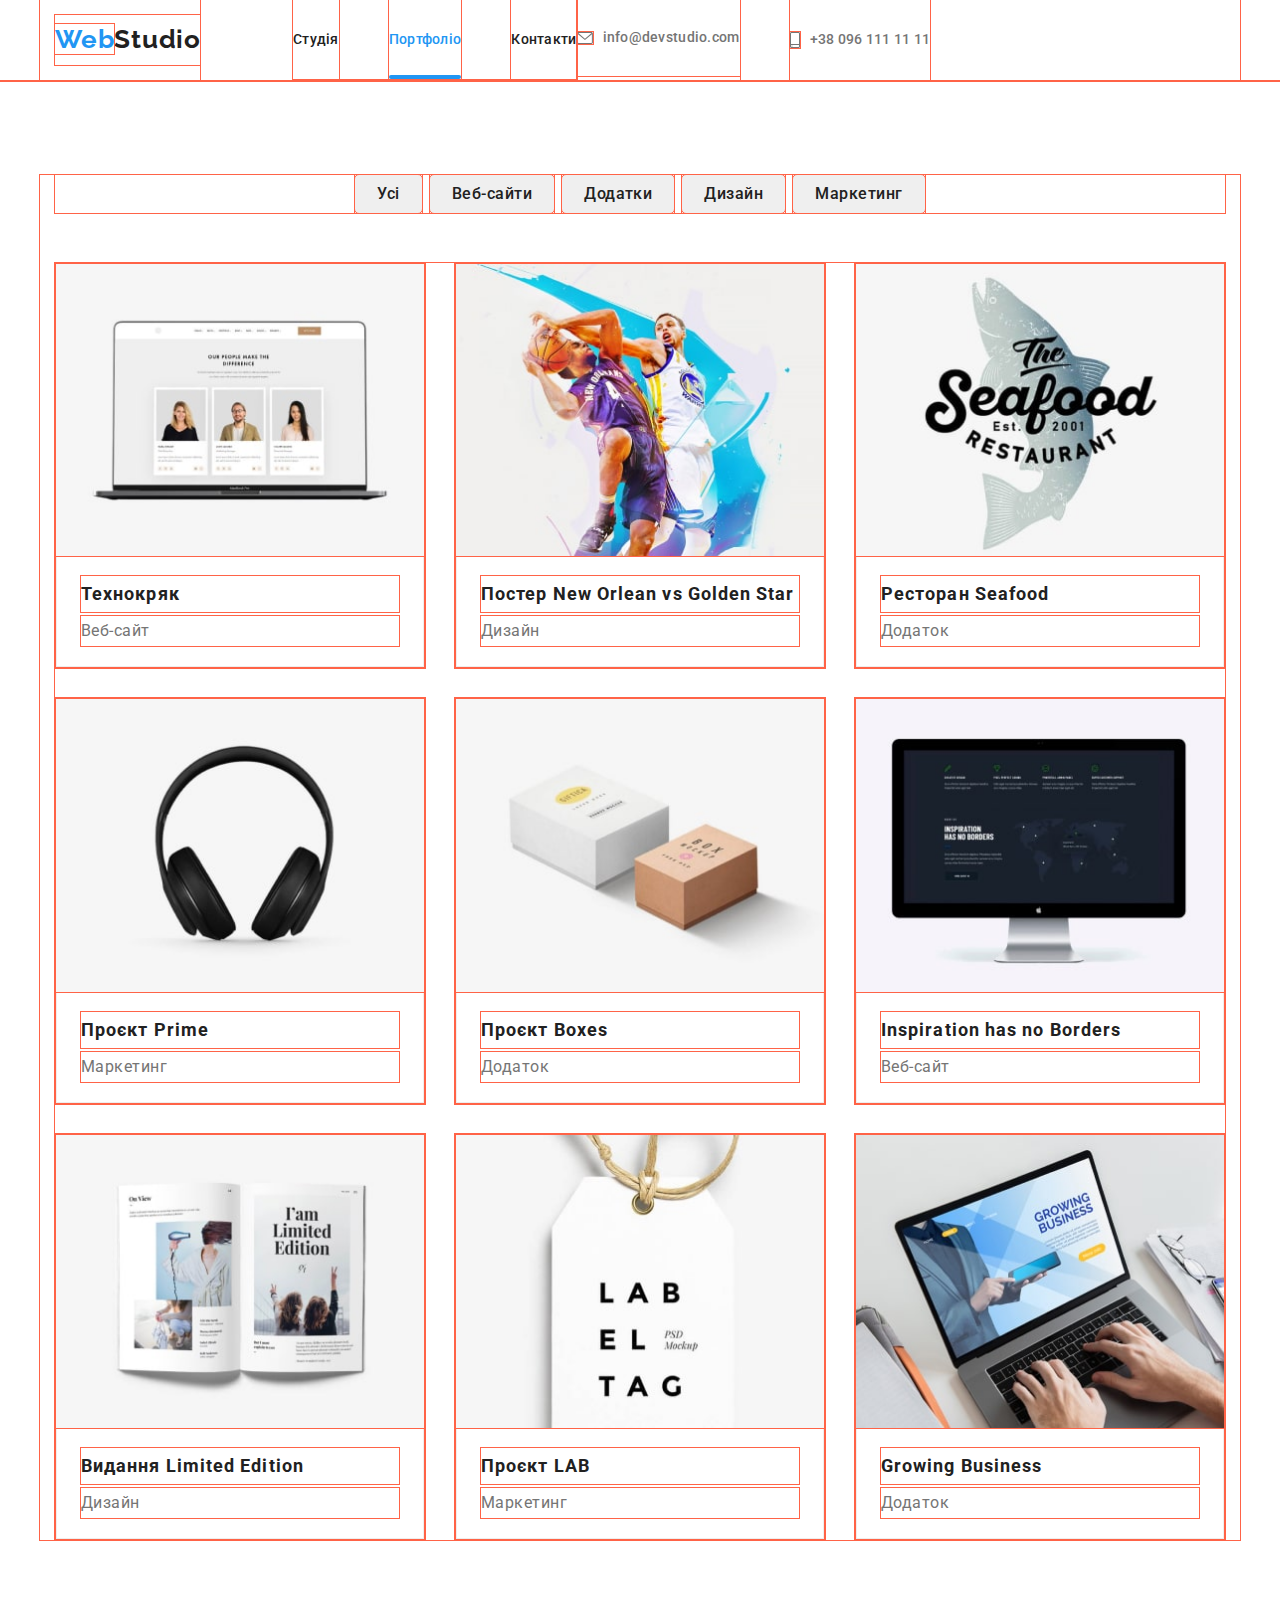
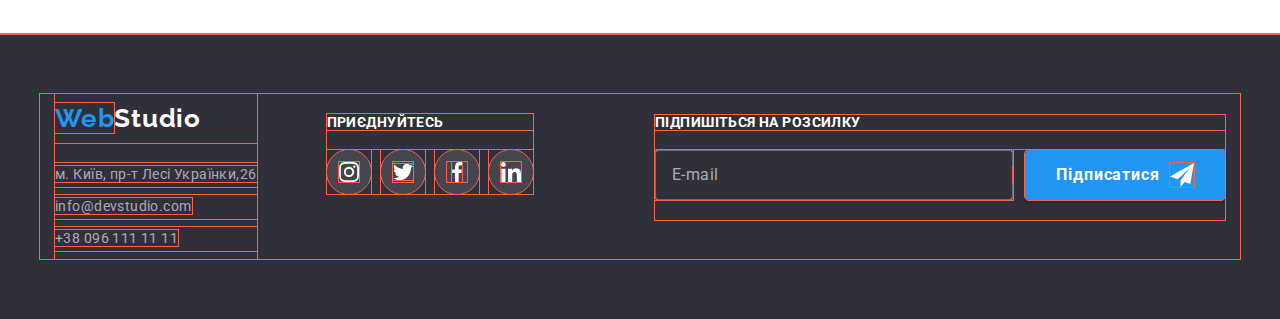
==== commit ad005a2a: "five commit" ====
--- a/portfolio.html
+++ b/portfolio.html
@@ -41,10 +41,10 @@
           <nav>
             <ul class="navigation__list list">
               <li class="navigation__item">
-                <a class="navigation__link carrent" href="./index.html">Студія</a>
+                <a class="navigation__link" href="./index.html">Студія</a>
               </li>
               <li class="navigation__item">
-                <a class="navigation__link" href="./portfolio.html">Портфоліо</a>
+                <a class="navigation__link carrent" href="./portfolio.html">Портфоліо</a>
               </li>
               <li class="navigation__item">
                 <a class="navigation__link" href="">Контакти</a>
--- a/css/main.min.css
+++ b/css/main.min.css
@@ -1 +1 @@
-:root{--primary-text-color: #757575;--secondary-tex-color: #212121;--link-color: #2196f3;--logo-color: #000000;--fons-color: #f5f5f5;--hero-color: #ffffff;--footer-color: #2f303a;--card-text-color: #757575;--color-active: #188ce8;--color-fon-team: #f5f4fa;--color-border: #eeeeee;--heder-border: #ececec;--color-box-shadow: rgba(0, 0, 0, 0.15);--color-text-shadow: rgba(0, 0, 0, 0.25);--color-footer-link: rgba(255, 255, 255, 0.6);--color-border-customers: #afb1b8;--transition-function: cubic-bezier(0.4, 0, 0.2, 1)}h1,h2,h3,h4,h5,h6,ul,p{margin:0;padding:0}body{font-family:Roboto,sans-serif;font-size:14px;line-height:1.7;letter-spacing:.03em;background:var(--hero-color);color:var(--primary-text-color)}.list{list-style:none}.visually-hidden{position:absolute;width:1px;height:1px;margin:-1px;border:0;padding:0;white-space:nowrap;-webkit-clip-path:inset(100%);clip-path:inset(100%);clip:rect(0 0 0 0);overflow:hidden}*{outline:1px solid tomato}.container{padding-left:15px;padding-right:15px;margin-left:auto;margin-right:auto}@media screen and (min-width: 480px){.container{width:480px}}@media screen and (min-width: 768px){.container{width:768px}}@media screen and (min-width: 1200px){.container{width:1200px}}.page-header{position:relative;border-bottom:1px solid var(--heder-border)}.menu-button{display:-webkit-inline-box;display:-ms-inline-flexbox;display:inline-flex;margin-left:auto;padding:0;border:none;background-color:var(--hero-color)}@media screen and (min-width: 768px){.menu-button{display:none}}.menu-button .icon-cross{display:none}.menu-button.is-open .icon-cross{display:block}.menu-button.is-open .icon-menu{display:none}.menu-container{padding-top:48px;padding-left:40px;padding-bottom:48px;padding-right:83px;outline:1px solid tomato;background-color:#fff}.menu-container.is-open{display:block}@media screen and (max-width: 768px){.menu-container{display:none;position:absolute;top:100%;left:0;width:100%}}.navigation__list{margin-bottom:302px}.navigation__item{margin-bottom:32px}.navigation__link{text-decoration:none;font-weight:500;font-size:40px;line-height:47px;letter-spacing:.02em;color:#212121}.navigation:hover,.navigation:focus{color:var(--link-color)}.carrent{color:var(--link-color)}.contacts-list{margin-bottom:64px}.contacts-list__item{margin-bottom:32px}.contacts-list__link{text-decoration:none;font-weight:500;font-size:24px;line-height:28px;letter-spacing:.02em;color:#757575}.contacts-list__link:hover,.contacts-list__link:focus{color:var(--link-color)}.icon-envelope,.icon-smartphone{display:none}.social__list{display:-webkit-box;display:-ms-flexbox;display:flex}.social__item{margin-right:20px}.social__item:last-child{margin-right:0}.social__link{display:block;text-decoration:none;font-weight:500;font-size:18px;line-height:1.2;letter-spacing:.02em;color:#2196f3}.social__link:hover,.social__link:focus{color:var(--link-color)}.navigation{display:-webkit-box;display:-ms-flexbox;display:flex;-webkit-box-align:center;-ms-flex-align:center;align-items:center}.navigation__logo{font-family:Raleway,sans-serif;font-weight:700;font-size:24px;line-height:1.7;letter-spacing:.03em;text-decoration:none;color:var(--secondary-tex-color)}@media screen and (min-width: 768px){.navigation__logo{font-size:26px;line-height:1.9}}@media screen and (min-width: 1200px){.navigation__logo{font-size:26px;line-height:1.9}}.navigation__accent{font-family:Raleway,sans-serif;color:var(--link-color)}.section-hero{padding:118px 60px;text-align:center}.section-hero__title{max-width:360px;margin-left:auto;margin-right:auto;margin-bottom:30px;font-weight:900;font-size:26px;line-height:1.7;text-align:center;letter-spacing:.06em;text-transform:uppercase;color:212121}.section-hero__button{padding:10px 24px;font-weight:700;font-size:16px;line-height:1.9;letter-spacing:.06em;text-align:center;cursor:pointer;border:none;-webkit-box-shadow:0px 4px 4px var(--color-box-shadow);box-shadow:0px 4px 4px var(--color-box-shadow);border-radius:4px;color:#fff;background-color:var(--link-color)}.section{padding-top:60px;padding-bottom:60px}@media screen and (min-width: 768px){.section{padding-top:94px;padding-bottom:94px}}@media screen and (min-width: 1200px){.section{padding-top:94px;padding-bottom:94px}}.section-title{font-weight:700;font-size:28px;line-height:1.2;text-align:center;letter-spacing:.03em;color:var(--secondary-tex-color)}@media screen and (min-width: 768px){.section-title{font-size:36px;line-height:1.7}}@media screen and (min-width: 1200px){.section-title{font-size:36px;line-height:1.7}}@media screen and (min-width: 768px){.features-list{display:-webkit-box;display:-ms-flexbox;display:flex;-ms-flex-wrap:wrap;flex-wrap:wrap;margin:-15px}}@media screen and (min-width: 1200px){.features-list{display:-webkit-box;display:-ms-flexbox;display:flex;margin:0}}.features-list__item{margin-bottom:30px}@media screen and (min-width: 768px){.features-list__item{max-width:354px;margin:15px}}@media screen and (min-width: 1200px){.features-list__item{max-width:270px;margin:0 30px 0 0}.features-list__item:last-child{margin-right:0}}.features-list__icon{height:120px;background:#f5f4fa;border-radius:4px;margin-bottom:30px;display:-webkit-box;display:-ms-flexbox;display:flex;-webkit-box-align:center;-ms-flex-align:center;align-items:center;-webkit-box-pack:center;-ms-flex-pack:center;justify-content:center}@media screen and (min-width: 768px){.features-list__icon{padding:0;height:120px;-webkit-box-align:center;-ms-flex-align:center;align-items:center;-webkit-box-pack:center;-ms-flex-pack:center;justify-content:center;background-color:var(--color-fon-team);border-radius:4px}}@media screen and (min-width: 1200px){.features-list__icon{padding:0;height:120px;-webkit-box-align:center;-ms-flex-align:center;align-items:center;-webkit-box-pack:center;-ms-flex-pack:center;justify-content:center;background-color:var(--color-fon-team);border-radius:4px}}.features-list__title{margin-bottom:10px;max-width:450px;font-weight:700;font-size:14px;line-height:1.14;letter-spacing:.03em;text-transform:uppercase;color:#212121;text-align:center}@media screen and (min-width: 768px){.features-list__title{text-align:left}}@media screen and (min-width: 1200px){.features-list__title{text-align:left}}.section-specifics{padding-top:0;padding-bottom:94px}@media screen and (max-width: 1199px){.section-specifics{display:none}}.section-specifics__list{display:-webkit-box;display:-ms-flexbox;display:flex}.section-specifics__img{display:block;height:auto;max-width:100%}.section-specifics__item{width:370px;height:294px;margin-right:30px}.section-specifics__item:last-child{margin-right:0}.section-specifics__text{font-weight:700;font-size:14px;line-height:1.14;text-align:center;text-transform:uppercase;color:var(--hero-color);position:absolute;display:-webkit-box;display:-ms-flexbox;display:flex;width:370px;height:70px;-webkit-box-align:center;-ms-flex-align:center;align-items:center;-webkit-box-pack:center;-ms-flex-pack:center;justify-content:center;bottom:0}.section-specifics__bloc{position:relative}.section-specifics__bloc::before{content:"";position:absolute;bottom:0;left:0;display:block;width:370px;height:70px;background-color:rgba(47,48,58,.8)}.specifics{margin-bottom:50px}.team-item-social{display:-webkit-box;display:-ms-flexbox;display:flex;-webkit-box-pack:center;-ms-flex-pack:center;justify-content:center;margin-top:16px}.social-item{margin-right:10px}.social-item:last-child{margin-right:0}.icon-link-team{width:44px;height:44px;display:-webkit-box;display:-ms-flexbox;display:flex;-webkit-box-pack:center;-ms-flex-pack:center;justify-content:center;-webkit-box-align:center;-ms-flex-align:center;align-items:center;border-radius:50%;fill:var(--color-border-customers);-webkit-transition:background-color 250ms var(--transition-function),fill 250ms var(--transition-function);transition:background-color 250ms var(--transition-function),fill 250ms var(--transition-function)}.icon-link-team:hover,.icon-link-team:focus{fill:var(--hero-color);background-color:var(--link-color)}.team{margin-bottom:50px}.team-img{display:block;height:auto;max-width:100%;border-radius:0px}.conteiner-title{padding-top:30px;padding-bottom:30px;text-align:center}.item-team{margin:15px;-webkit-box-shadow:0px 1px 3px rgba(0,0,0,.12),0px 1px 1px rgba(0,0,0,.14),0px 2px 1px rgba(0,0,0,.2);box-shadow:0px 1px 3px rgba(0,0,0,.12),0px 1px 1px rgba(0,0,0,.14),0px 2px 1px rgba(0,0,0,.2);border-radius:0px 0px 4px 4px;background:var(--hero-color)}@media screen and (min-width: 768px){.item-team{max-width:354px;-ms-flex-preferred-size:50%;flex-basis:50%}}@media screen and (min-width: 1200px){.item-team{margin:0 30px 0 0}.item-team:last-child{margin-right:0}}.section-team{background-color:var(--color-fon-team)}.team-title{margin-bottom:10px;font-weight:500;font-size:16px;line-height:1.19;letter-spacing:.03em;color:var(--secondary-tex-color)}.team-text{font-weight:400;font-size:16px;line-height:1.19;letter-spacing:.03em;color:var(--card-text-color)}@media screen and (min-width: 768px){.team-list{display:-webkit-box;display:-ms-flexbox;display:flex;-ms-flex-wrap:wrap;flex-wrap:wrap;margin:-15px}}@media screen and (min-width: 1200px){.team-list{display:-webkit-box;display:-ms-flexbox;display:flex;-ms-flex-wrap:nowrap;flex-wrap:nowrap;margin:0}}.customer{margin-bottom:30px}@media screen and (min-width: 1200px){.customer{margin-bottom:50px}}.customer__list{display:-webkit-box;display:-ms-flexbox;display:flex;-ms-flex-wrap:wrap;flex-wrap:wrap}@media screen and (min-width: 768px){.customer__list{margin:-15px}}@media screen and (min-width: 480px){.customer__list{margin:-15px}}@media screen and (min-width: 1200px){.customer__list{margin:0;-ms-flex-wrap:nowrap;flex-wrap:nowrap}}.customer__item{-ms-flex-preferred-size:50%;flex-basis:50%;max-width:210px}@media screen and (min-width: 480px){.customer__item{margin:15px}}@media screen and (min-width: 768px){.customer__item{margin:15px;-ms-flex-preferred-size:33.333%;flex-basis:33.333%;max-width:226px}}@media screen and (min-width: 1200px){.customer__item{margin:0 30px 0 0;margin-right:30px;max-width:170px}.customer__item:last-child{margin-right:0}}.customer__link{height:92px;border-radius:4px;border:1px solid var(--color-border-customers);-webkit-box-align:center;-ms-flex-align:center;align-items:center;-webkit-box-pack:center;-ms-flex-pack:center;justify-content:center;display:-webkit-box;display:-ms-flexbox;display:flex;fill:var(--color-border-customers);-webkit-transition:fill 250ms var(--transition-function);transition:fill 250ms var(--transition-function)}.customer__link:hover,.customer__link:focus{border:1px solid var(--link-color);fill:var(--link-color)}.footer{padding-top:60px;padding-bottom:60px;background-color:var(--footer-color)}@media screen and (min-width: 1200px){.foter-conteiner{display:-webkit-box;display:-ms-flexbox;display:flex;-webkit-box-align:baseline;-ms-flex-align:baseline;align-items:baseline}}@media screen and (min-width: 1200px){.conteiner-address{margin-right:70px}}.footer-logo{display:block;margin-bottom:20px;text-align:center;font-family:Raleway,sans-serif;font-style:normal;font-weight:700;font-size:24px;line-height:1.2;letter-spacing:.03em;text-decoration:none;color:var(--hero-color)}.footer-logo__accent{font-family:Raleway,sans-serif;color:var(--link-color)}@media screen and (min-width: 768px){.footer-logo{font-size:26px;line-height:1.9}}@media screen and (min-width: 1200px){.footer-logo{font-size:26px;line-height:1.9;text-align:left}}.address{font-style:normal}@media screen and (max-width: 1199px){.address{text-align:center;margin-bottom:60px}}.address__list{display:block}.address__item{margin-bottom:8px}.address__link{font-weight:400;font-size:14px;line-height:1.7;letter-spacing:.03em;text-decoration:none;color:var(--color-footer-link);-webkit-transition:color 250ms var(--transition-function);transition:color 250ms var(--transition-function)}.address__link:hover,.address__link:focus{color:var(--hero-color)}@media screen and (max-width: 1199px){.icon-footer{margin-bottom:60px;text-align:center}}.icon-footer__text{margin-bottom:20px;font-weight:700;font-size:14px;line-height:16px;letter-spacing:.03em;text-transform:uppercase;color:var(--hero-color)}.icon-footer__list{display:-webkit-box;display:-ms-flexbox;display:flex;-webkit-box-align:center;-ms-flex-align:center;align-items:center;-webkit-box-pack:center;-ms-flex-pack:center;justify-content:center}.icon-footer__item{margin-right:10px}.icon-footer__item:last-child{margin-right:0}.icon-footer__link{display:-webkit-box;display:-ms-flexbox;display:flex;-webkit-box-pack:center;-ms-flex-pack:center;justify-content:center;-webkit-box-align:center;-ms-flex-align:center;align-items:center;width:44px;height:44px;border-radius:50%;fill:var(--hero-color);background-color:rgba(255,255,255,.1);-webkit-transition:background-color 250ms var(--transition-function);transition:background-color 250ms var(--transition-function)}.icon-footer__link:hover,.icon-footer__link:focus{background-color:var(--link-color)}@media screen and (min-width: 1200px){.subscription{margin-left:auto;display:block}}.subscription__form{display:-webkit-box;display:-ms-flexbox;display:flex}@media screen and (max-width: 1199px){.subscription__form{-webkit-box-orient:vertical;-webkit-box-direction:normal;-ms-flex-direction:column;flex-direction:column;-webkit-box-pack:center;-ms-flex-pack:center;justify-content:center;-webkit-box-align:center;-ms-flex-align:center;align-items:center}}.subscription__text{margin-bottom:20px;font-weight:700;font-size:14px;line-height:1.1;letter-spacing:.03em;text-transform:uppercase;color:var(--hero-color)}@media screen and (max-width: 1199px){.subscription__text{text-align:center}}.subscription__mail{margin-bottom:20px;position:relative}@media screen and (min-width: 1200px){.subscription__mail{margin-right:12px}}.subscription__mail input::-webkit-input-placeholder{font-size:16px;line-height:1.2;letter-spacing:.03em;display:-webkit-box;display:flex;-webkit-box-align:center;align-items:center;color:rgba(255,255,255,.6)}.subscription__mail input::-moz-placeholder{font-size:16px;line-height:1.2;letter-spacing:.03em;display:flex;align-items:center;color:rgba(255,255,255,.6)}.subscription__mail input:-ms-input-placeholder{font-size:16px;line-height:1.2;letter-spacing:.03em;display:-ms-flexbox;display:flex;-ms-flex-align:center;align-items:center;color:rgba(255,255,255,.6)}.subscription__mail input::-ms-input-placeholder{font-size:16px;line-height:1.2;letter-spacing:.03em;display:-ms-flexbox;display:flex;-ms-flex-align:center;align-items:center;color:rgba(255,255,255,.6)}.subscription__mail input::placeholder{font-size:16px;line-height:1.2;letter-spacing:.03em;display:-webkit-box;display:-ms-flexbox;display:flex;-webkit-box-align:center;-ms-flex-align:center;align-items:center;color:rgba(255,255,255,.6)}.subscription__input{width:450px;height:50px;border:1px solid rgba(255,255,255,.3);border-radius:4px;background:var(--footer-color);padding-left:16px;color:var(--hero-color)}@media screen and (min-width: 1200px){.subscription__input{width:358px;height:50px}}.subscription__button{display:-webkit-box;display:-ms-flexbox;display:flex;-webkit-box-pack:center;-ms-flex-pack:center;justify-content:center;-webkit-box-align:center;-ms-flex-align:center;align-items:center;width:200px;height:50px;font-weight:700;font-size:16px;line-height:30px;cursor:pointer;letter-spacing:.06em;border:none;color:var(--hero-color);background:var(--link-color);-webkit-box-shadow:0px 4px 4px rgba(0,0,0,.15);box-shadow:0px 4px 4px rgba(0,0,0,.15);border-radius:4px;-webkit-transition:background-color 250ms var(--transition-function);transition:background-color 250ms var(--transition-function)}.subscription__button:hover,.subscription__button:focus{background-color:var(--color-active)}.subscription__icon{margin-left:10px}.portfolio-button{display:-webkit-box;display:-ms-flexbox;display:flex;-webkit-box-pack:center;-ms-flex-pack:center;justify-content:center;margin-bottom:50px}@media screen and (max-width: 767px){.portfolio-button{-ms-flex-wrap:wrap;flex-wrap:wrap}}.portfolio-button__item{margin-right:8px}.portfolio-button__item:last-child{margin-right:0}.portfolio-button__link{padding:6px 22px;cursor:pointer;border:none;border-radius:4px;font-family:inherit;font-weight:500;font-size:16px;line-height:1.6;letter-spacing:.03em;color:var(--secondary-tex-color);-webkit-transition:color 250ms var(--transition-function),background-color 250ms var(--transition-function);transition:color 250ms var(--transition-function),background-color 250ms var(--transition-function)}.portfolio-button__link:active,.portfolio-button__link:hover,.portfolio-button__link:focus{-webkit-box-shadow:0px 3px 1px rgba(0,0,0,.1),0px 1px 2px rgba(0,0,0,.08),0px 2px 2px rgba(0,0,0,.12);box-shadow:0px 3px 1px rgba(0,0,0,.1),0px 1px 2px rgba(0,0,0,.08),0px 2px 2px rgba(0,0,0,.12);background-color:var(--link-color);color:var(--hero-color)}.work-details{position:relative;overflow:hidden}.tex-details{font-size:18px;line-height:1.5;color:var(--hero-color);position:absolute;padding:63px 24px;width:370px;height:294px;top:0;left:0;background:rgba(33,150,243,.9);-webkit-transform:translateY(100%);transform:translateY(100%);-webkit-transition:-webkit-transform 250ms;transition:-webkit-transform 250ms;transition:transform 250ms;transition:transform 250ms, -webkit-transform 250ms}.item-work:hover .tex-details{-webkit-transform:translateY(0);transform:translateY(0)}.section-button{display:-webkit-box;display:-ms-flexbox;display:flex;-webkit-box-pack:center;-ms-flex-pack:center;justify-content:center}.item-button{margin-right:8px}.item-button:last-child{margin-right:0}.section-button{margin-bottom:50px}.section-work{display:-webkit-box;display:-ms-flexbox;display:flex;-ms-flex-wrap:wrap;flex-wrap:wrap}.work-link{display:block;text-decoration:none}.work-link:hover,.work-link:focus{-webkit-box-shadow:0px 1px 1px rgba(0,0,0,.12),0px 4px 4px rgba(0,0,0,.06),1px 4px 6px rgba(0,0,0,.16);box-shadow:0px 1px 1px rgba(0,0,0,.12),0px 4px 4px rgba(0,0,0,.06),1px 4px 6px rgba(0,0,0,.16)}.item-work{width:370px;margin-right:30px;margin-bottom:30px;background:var(--hero-color);border:1px solid var(--color-border)}.item-work:nth-last-child(-n+3){margin-bottom:0}.item-work:nth-child(3n){margin-right:0}.work-title{margin-bottom:4px;font-weight:700;font-size:18px;line-height:2;letter-spacing:.06em;color:var(--secondary-tex-color)}.work-text{font-size:16px;line-height:1.9;letter-spacing:.03em;color:var(--card-text-color)}.work-img{display:block;height:auto;max-width:100%;border-radius:0px}.title-text{border-right:1px solid var(--color-border);border-bottom:1px solid var(--color-border);border-left:1px solid var(--color-border);padding:20px 24px}.backdrop{position:fixed;top:0;left:0;width:100%;height:100vh;background:rgba(0,0,0,.2);overflow-y:scroll}.modal{width:450px;min-height:609px;position:absolute;top:50%;left:50%;-webkit-transform:translate(-50%, -50%);transform:translate(-50%, -50%);background:var(--hero-color);-webkit-box-shadow:0px 1px 3px rgba(0,0,0,.12),0px 1px 1px rgba(0,0,0,.14),0px 2px 1px rgba(0,0,0,.2);box-shadow:0px 1px 3px rgba(0,0,0,.12),0px 1px 1px rgba(0,0,0,.14),0px 2px 1px rgba(0,0,0,.2);border-radius:4px}@media screen and (min-width: 1200px){.modal{width:528px;min-height:581px}}.is-hidden{opacity:0;visibility:hidden;pointer-events:none}.close-button{position:absolute;top:8px;right:8px;background:var(--hero-color);width:30px;height:30px;fill:var(--logo-color);border-radius:50%;border:1px solid rgba(0,0,0,.1);cursor:pointer;display:-webkit-box;display:-ms-flexbox;display:flex;-webkit-box-align:center;-ms-flex-align:center;align-items:center;-webkit-box-pack:center;-ms-flex-pack:center;justify-content:center;-webkit-transition:fill 250ms var(--transition-function);transition:fill 250ms var(--transition-function)}.close-button:hover{fill:var(--link-color)}textarea{resize:none}.form{padding:40px 40px}.form-title{margin-bottom:12px;font-weight:700;font-size:20px;line-height:1.5;text-align:center;letter-spacing:.03em;color:var(--secondary-tex-color)}.form-conteiner{margin-bottom:20px}.form-field{display:-webkit-box;display:-ms-flexbox;display:flex;-webkit-box-orient:vertical;-webkit-box-direction:normal;-ms-flex-direction:column;flex-direction:column;margin-bottom:10px}.form-field:last-child{margin-bottom:0}.form-field input{border:1px solid rgba(33,33,33,.2);border-radius:4px;height:40px;width:100%;padding-left:42px;outline:none;-webkit-transition:fill 250ms var(--transition-function);transition:fill 250ms var(--transition-function)}.form-field label{margin-bottom:4px}.form-field textarea{padding:12px 16px;outline:none;border:1px solid rgba(33,33,33,.2);border-radius:4px;height:120px}.form-field textarea::-webkit-input-placeholder{font-size:12px;line-height:1.2;letter-spacing:.01em;color:rgba(117,117,117,.5)}.form-field textarea::-moz-placeholder{font-size:12px;line-height:1.2;letter-spacing:.01em;color:rgba(117,117,117,.5)}.form-field textarea:-ms-input-placeholder{font-size:12px;line-height:1.2;letter-spacing:.01em;color:rgba(117,117,117,.5)}.form-field textarea::-ms-input-placeholder{font-size:12px;line-height:1.2;letter-spacing:.01em;color:rgba(117,117,117,.5)}.form-field textarea::placeholder{font-size:12px;line-height:1.2;letter-spacing:.01em;color:rgba(117,117,117,.5)}.form-field input:focus+svg{fill:var(--link-color)}.form-field input:focus{border:1px solid var(--link-color);border-radius:4px}.form-field textarea:focus{border:1px solid var(--link-color);border-radius:4px}.form-label{font-size:12px;line-height:1.2;letter-spacing:.01em;color:var(--card-text-color)}.input-wrap{position:relative}.icon-form{position:absolute;top:50%;left:12px;-webkit-transform:translateY(-50%);transform:translateY(-50%)}.form-coordination{margin-bottom:30px}.form-button{margin:0 auto;padding:10px 52px;background:var(--link-color);-webkit-box-shadow:0px 4px 4px rgba(0,0,0,.15);box-shadow:0px 4px 4px rgba(0,0,0,.15);border-radius:4px;border:none;font-weight:700;font-size:16px;line-height:1.9;display:-webkit-box;display:-ms-flexbox;display:flex;letter-spacing:.06em;cursor:pointer;color:var(--hero-color);-webkit-transition:background-color 250ms var(--transition-function);transition:background-color 250ms var(--transition-function)}.form-button:hover,.form-button:focus{background-color:var(--color-active)}.checkbox-form{margin-right:7px;width:16px;height:15px;display:-webkit-box;display:-ms-flexbox;display:flex;-webkit-box-align:center;-ms-flex-align:center;align-items:center;-webkit-box-pack:center;-ms-flex-pack:center;justify-content:center;border-radius:2px;border:2px solid var(--secondary-tex-color)}.form-coordination input:checked+label .checkbox-form{background:var(--link-color);border:1px solid var(--link-color);background-origin:border-box}.checkbox-form svg{display:none}.form-coordination input:checked+label .checkbox-form svg{display:block}.label-conteiner{display:-webkit-box;display:-ms-flexbox;display:flex;-webkit-box-align:center;-ms-flex-align:center;align-items:center;-webkit-box-pack:center;-ms-flex-pack:center;justify-content:center}.link-coordination{text-decoration:none;margin-left:5px;color:var(--link-color)}.link-coordination::after{content:"";display:block;width:100%;height:1px;background:var(--link-color)}/*# sourceMappingURL=main.min.css.map */+:root{--primary-text-color: #757575;--secondary-tex-color: #212121;--link-color: #2196f3;--logo-color: #000000;--fons-color: #f5f5f5;--hero-color: #ffffff;--footer-color: #2f303a;--card-text-color: #757575;--color-active: #188ce8;--color-fon-team: #f5f4fa;--color-border: #eeeeee;--heder-border: #ececec;--color-box-shadow: rgba(0, 0, 0, 0.15);--color-text-shadow: rgba(0, 0, 0, 0.25);--color-footer-link: rgba(255, 255, 255, 0.6);--color-border-customers: #afb1b8;--transition-function: cubic-bezier(0.4, 0, 0.2, 1)}h1,h2,h3,h4,h5,h6,ul,p{margin:0;padding:0}body{font-family:Roboto,sans-serif;font-size:14px;line-height:1.7;letter-spacing:.03em;background:var(--hero-color);color:var(--primary-text-color)}.list{list-style:none}.visually-hidden{position:absolute;width:1px;height:1px;margin:-1px;border:0;padding:0;white-space:nowrap;-webkit-clip-path:inset(100%);clip-path:inset(100%);clip:rect(0 0 0 0);overflow:hidden}*{outline:1px solid tomato}.container{padding-left:15px;padding-right:15px;margin-left:auto;margin-right:auto}@media screen and (min-width: 480px){.container{width:480px}}@media screen and (min-width: 768px){.container{width:768px}}@media screen and (min-width: 1200px){.container{width:1200px}}.page-header{border-bottom:1px solid var(--heder-border)}@media screen and (max-width: 767px){.page-header{position:relative}}@media screen and (min-width: 768px){.heder-container{display:-webkit-box;display:-ms-flexbox;display:flex;-webkit-box-align:center;-ms-flex-align:center;align-items:center}}.menu-button{display:-webkit-inline-box;display:-ms-inline-flexbox;display:inline-flex;margin-left:auto;padding:0;border:none;background-color:var(--hero-color)}@media screen and (min-width: 768px){.menu-button{display:none}}.menu-button .icon-cross{display:none}.menu-button.is-open .icon-cross{display:block}.menu-button.is-open .icon-menu{display:none}.menu-container{background-color:#fff}@media screen and (max-width: 767px){.menu-container{display:none;position:absolute;top:100%;left:0;width:100%;padding-top:48px;padding-left:40px;padding-bottom:48px;padding-right:83px}.menu-container.is-open{display:block}}@media screen and (min-width: 768px){.menu-container{display:-webkit-box;display:-ms-flexbox;display:flex}}@media screen and (max-width: 767px){.navigation__list{margin-bottom:302px}}@media screen and (min-width: 768px){.navigation__list{display:-webkit-box;display:-ms-flexbox;display:flex;margin-left:87px}}@media screen and (min-width: 1200px){.navigation__list{margin-left:92px}}@media screen and (max-width: 767px){.navigation__item{margin-bottom:32px}}@media screen and (min-width: 768px){.navigation__item{margin-right:50px;position:relative}.navigation__item:last-child{margin-right:0}}@media screen and (max-width: 767px){.navigation__link{text-decoration:none;font-weight:500;font-size:40px;line-height:47px;letter-spacing:.02em;color:#212121}}@media screen and (min-width: 768px){.navigation__link{display:block;padding-top:32px;padding-bottom:32px;text-decoration:none;font-weight:500;font-size:14px;line-height:1.1;letter-spacing:.02em;color:#212121}.navigation__link.carrent::after{content:"";display:block;width:100%;height:4px;bottom:0;background:var(--link-color);border-radius:2px;position:absolute;left:0;bottom:0;-webkit-transition:color 250ms var(--transition-function);transition:color 250ms var(--transition-function)}}.navigation:hover,.navigation:focus{color:var(--link-color)}.carrent{color:var(--link-color)}@media screen and (max-width: 767px){.contacts-list{margin-bottom:64px}}@media screen and (min-width: 768px){.contacts-list{margin-left:auto;padding-top:21px;padding-bottom:21px}}@media screen and (min-width: 1200px){.contacts-list{display:-webkit-box;display:-ms-flexbox;display:flex;margin-left:auto;padding-top:0;padding-bottom:0}}@media screen and (max-width: 767px){.contacts-list__item{margin-bottom:32px}}@media screen and (min-width: 768px){.contacts-list__item{margin-bottom:10px}.contacts-list__item:last-child{margin-bottom:0}}@media screen and (min-width: 1200px){.contacts-list__item{margin-bottom:0;margin-right:50px}.contacts-list__item:last-child{margin-right:0}}@media screen and (max-width: 767px){.contacts-list__link{text-decoration:none;font-weight:500;font-size:24px;line-height:28px;letter-spacing:.02em;color:#757575}}@media screen and (min-width: 768px){.contacts-list__link{display:-webkit-box;display:-ms-flexbox;display:flex;-webkit-box-align:center;-ms-flex-align:center;align-items:center;font-weight:500;text-decoration:none;font-size:14px;line-height:1.1px;letter-spacing:.02em;color:#757575}}@media screen and (min-width: 1200px){.contacts-list__link{display:-webkit-box;display:-ms-flexbox;display:flex;padding-top:32px;padding-bottom:32px;-webkit-box-align:center;-ms-flex-align:center;align-items:center;font-weight:500;text-decoration:none;font-size:14px;line-height:1.1px;letter-spacing:.02em;color:#757575}}.contacts-list__link:hover,.contacts-list__link:focus{color:var(--link-color)}.contacts-list__link:hover svg,.contacts-list__link:focus svg{fill:var(--color-active)}.icon-envelope,.icon-smartphone{fill:var(--card-text-color)}@media screen and (max-width: 767px){.icon-envelope,.icon-smartphone{display:none}}@media screen and (min-width: 768px){.icon-envelope,.icon-smartphone{margin-right:10px}}@media screen and (min-width: 768px){.social__list{display:none}}@media screen and (max-width: 767px){.social__list{display:-webkit-box;display:-ms-flexbox;display:flex}.social__item{margin-right:20px}.social__item:last-child{margin-right:0}.social__link{display:block;text-decoration:none;font-weight:500;font-size:18px;line-height:1.2;letter-spacing:.02em;color:#2196f3}.social__link:hover,.social__link:focus{color:var(--link-color)}}.navigation{display:-webkit-box;display:-ms-flexbox;display:flex;-webkit-box-align:center;-ms-flex-align:center;align-items:center}.navigation__logo{font-family:Raleway,sans-serif;font-weight:700;font-size:24px;line-height:1.7;letter-spacing:.03em;text-decoration:none;color:var(--secondary-tex-color)}@media screen and (min-width: 768px){.navigation__logo{font-size:26px;line-height:1.9}}@media screen and (min-width: 1200px){.navigation__logo{font-size:26px;line-height:1.9}}.navigation__accent{font-family:Raleway,sans-serif;color:var(--link-color)}.section-hero{padding:118px 60px;text-align:center}.section-hero__title{max-width:360px;margin-left:auto;margin-right:auto;margin-bottom:30px;font-weight:900;font-size:26px;line-height:1.7;text-align:center;letter-spacing:.06em;text-transform:uppercase;color:212121}.section-hero__button{padding:10px 24px;font-weight:700;font-size:16px;line-height:1.9;letter-spacing:.06em;text-align:center;cursor:pointer;border:none;-webkit-box-shadow:0px 4px 4px var(--color-box-shadow);box-shadow:0px 4px 4px var(--color-box-shadow);border-radius:4px;color:#fff;background-color:var(--link-color)}.section{padding-top:60px;padding-bottom:60px}@media screen and (min-width: 768px){.section{padding-top:94px;padding-bottom:94px}}@media screen and (min-width: 1200px){.section{padding-top:94px;padding-bottom:94px}}.section-title{font-weight:700;font-size:28px;line-height:1.2;text-align:center;letter-spacing:.03em;color:var(--secondary-tex-color)}@media screen and (min-width: 768px){.section-title{font-size:36px;line-height:1.7}}@media screen and (min-width: 1200px){.section-title{font-size:36px;line-height:1.7}}@media screen and (min-width: 768px){.features-list{display:-webkit-box;display:-ms-flexbox;display:flex;-ms-flex-wrap:wrap;flex-wrap:wrap;margin:-15px}}@media screen and (min-width: 1200px){.features-list{display:-webkit-box;display:-ms-flexbox;display:flex;margin:0}}.features-list__item{margin-bottom:30px}@media screen and (min-width: 768px){.features-list__item{max-width:354px;margin:15px}}@media screen and (min-width: 1200px){.features-list__item{max-width:270px;margin:0 30px 0 0}.features-list__item:last-child{margin-right:0}}.features-list__icon{height:120px;background:#f5f4fa;border-radius:4px;margin-bottom:30px;display:-webkit-box;display:-ms-flexbox;display:flex;-webkit-box-align:center;-ms-flex-align:center;align-items:center;-webkit-box-pack:center;-ms-flex-pack:center;justify-content:center}@media screen and (min-width: 768px){.features-list__icon{padding:0;height:120px;-webkit-box-align:center;-ms-flex-align:center;align-items:center;-webkit-box-pack:center;-ms-flex-pack:center;justify-content:center;background-color:var(--color-fon-team);border-radius:4px}}@media screen and (min-width: 1200px){.features-list__icon{padding:0;height:120px;-webkit-box-align:center;-ms-flex-align:center;align-items:center;-webkit-box-pack:center;-ms-flex-pack:center;justify-content:center;background-color:var(--color-fon-team);border-radius:4px}}.features-list__title{margin-bottom:10px;max-width:450px;font-weight:700;font-size:14px;line-height:1.14;letter-spacing:.03em;text-transform:uppercase;color:#212121;text-align:center}@media screen and (min-width: 768px){.features-list__title{text-align:left}}@media screen and (min-width: 1200px){.features-list__title{text-align:left}}.section-specifics{padding-top:0;padding-bottom:94px}@media screen and (max-width: 1199px){.section-specifics{display:none}}.section-specifics__list{display:-webkit-box;display:-ms-flexbox;display:flex}.section-specifics__img{display:block;height:auto;max-width:100%}.section-specifics__item{width:370px;height:294px;margin-right:30px}.section-specifics__item:last-child{margin-right:0}.section-specifics__text{font-weight:700;font-size:14px;line-height:1.14;text-align:center;text-transform:uppercase;color:var(--hero-color);position:absolute;display:-webkit-box;display:-ms-flexbox;display:flex;width:370px;height:70px;-webkit-box-align:center;-ms-flex-align:center;align-items:center;-webkit-box-pack:center;-ms-flex-pack:center;justify-content:center;bottom:0}.section-specifics__bloc{position:relative}.section-specifics__bloc::before{content:"";position:absolute;bottom:0;left:0;display:block;width:370px;height:70px;background-color:rgba(47,48,58,.8)}.specifics{margin-bottom:50px}.team-item-social{display:-webkit-box;display:-ms-flexbox;display:flex;-webkit-box-pack:center;-ms-flex-pack:center;justify-content:center;margin-top:16px}.social-item{margin-right:10px}.social-item:last-child{margin-right:0}.icon-link-team{width:44px;height:44px;display:-webkit-box;display:-ms-flexbox;display:flex;-webkit-box-pack:center;-ms-flex-pack:center;justify-content:center;-webkit-box-align:center;-ms-flex-align:center;align-items:center;border-radius:50%;fill:var(--color-border-customers);-webkit-transition:background-color 250ms var(--transition-function),fill 250ms var(--transition-function);transition:background-color 250ms var(--transition-function),fill 250ms var(--transition-function)}.icon-link-team:hover,.icon-link-team:focus{fill:var(--hero-color);background-color:var(--link-color)}.team{margin-bottom:50px}.team-img{display:block;height:auto;max-width:100%;border-radius:0px}.conteiner-title{padding-top:30px;padding-bottom:30px;text-align:center}.item-team{margin:15px;-webkit-box-shadow:0px 1px 3px rgba(0,0,0,.12),0px 1px 1px rgba(0,0,0,.14),0px 2px 1px rgba(0,0,0,.2);box-shadow:0px 1px 3px rgba(0,0,0,.12),0px 1px 1px rgba(0,0,0,.14),0px 2px 1px rgba(0,0,0,.2);border-radius:0px 0px 4px 4px;background:var(--hero-color)}@media screen and (min-width: 768px){.item-team{max-width:354px;-ms-flex-preferred-size:50%;flex-basis:50%}}@media screen and (min-width: 1200px){.item-team{margin:0 30px 0 0}.item-team:last-child{margin-right:0}}.section-team{background-color:var(--color-fon-team)}.team-title{margin-bottom:10px;font-weight:500;font-size:16px;line-height:1.19;letter-spacing:.03em;color:var(--secondary-tex-color)}.team-text{font-weight:400;font-size:16px;line-height:1.19;letter-spacing:.03em;color:var(--card-text-color)}@media screen and (min-width: 768px){.team-list{display:-webkit-box;display:-ms-flexbox;display:flex;-ms-flex-wrap:wrap;flex-wrap:wrap;margin:-15px}}@media screen and (min-width: 1200px){.team-list{display:-webkit-box;display:-ms-flexbox;display:flex;-ms-flex-wrap:nowrap;flex-wrap:nowrap;margin:0}}.customer{margin-bottom:30px}@media screen and (min-width: 1200px){.customer{margin-bottom:50px}}.customer__list{display:-webkit-box;display:-ms-flexbox;display:flex;-ms-flex-wrap:wrap;flex-wrap:wrap}@media screen and (min-width: 768px){.customer__list{margin:-15px}}@media screen and (min-width: 480px){.customer__list{margin:-15px}}@media screen and (min-width: 1200px){.customer__list{margin:0;-ms-flex-wrap:nowrap;flex-wrap:nowrap}}.customer__item{-ms-flex-preferred-size:50%;flex-basis:50%;max-width:210px}@media screen and (min-width: 480px){.customer__item{margin:15px}}@media screen and (min-width: 768px){.customer__item{margin:15px;-ms-flex-preferred-size:33.333%;flex-basis:33.333%;max-width:226px}}@media screen and (min-width: 1200px){.customer__item{margin:0 30px 0 0;margin-right:30px;max-width:170px}.customer__item:last-child{margin-right:0}}.customer__link{height:92px;border-radius:4px;border:1px solid var(--color-border-customers);-webkit-box-align:center;-ms-flex-align:center;align-items:center;-webkit-box-pack:center;-ms-flex-pack:center;justify-content:center;display:-webkit-box;display:-ms-flexbox;display:flex;fill:var(--color-border-customers);-webkit-transition:fill 250ms var(--transition-function);transition:fill 250ms var(--transition-function)}.customer__link:hover,.customer__link:focus{border:1px solid var(--link-color);fill:var(--link-color)}.footer{padding-top:60px;padding-bottom:60px;background-color:var(--footer-color)}@media screen and (min-width: 1200px){.foter-conteiner{display:-webkit-box;display:-ms-flexbox;display:flex;-webkit-box-align:baseline;-ms-flex-align:baseline;align-items:baseline}}@media screen and (min-width: 1200px){.conteiner-address{margin-right:70px}}@media screen and (min-width: 768px){.address-positions{display:-webkit-box;display:-ms-flexbox;display:flex;-webkit-box-align:baseline;-ms-flex-align:baseline;align-items:baseline;-webkit-box-pack:space-evenly;-ms-flex-pack:space-evenly;justify-content:space-evenly;margin-bottom:60px}}@media screen and (min-width: 1200px){.address-positions{margin-bottom:0}}.footer-logo{display:block;margin-bottom:20px;text-align:center;font-family:Raleway,sans-serif;font-style:normal;font-weight:700;font-size:24px;line-height:1.2;letter-spacing:.03em;text-decoration:none;color:var(--hero-color)}.footer-logo__accent{font-family:Raleway,sans-serif;color:var(--link-color)}@media screen and (min-width: 768px){.footer-logo{font-size:26px;line-height:1.9}}@media screen and (min-width: 1200px){.footer-logo{font-size:26px;line-height:1.9;text-align:left}}.address{font-style:normal}@media screen and (max-width: 1199px){.address{text-align:center;margin-bottom:60px}}.address__list{display:block}.address__item{margin-bottom:8px}.address__link{font-weight:400;font-size:14px;line-height:1.7;letter-spacing:.03em;text-decoration:none;color:var(--color-footer-link);-webkit-transition:color 250ms var(--transition-function);transition:color 250ms var(--transition-function)}.address__link:hover,.address__link:focus{color:var(--hero-color)}@media screen and (max-width: 1199px){.icon-footer{text-align:center}}@media screen and (max-width: 767px){.icon-footer{margin-bottom:60px}}.icon-footer__text{margin-bottom:20px;font-weight:700;font-size:14px;line-height:16px;letter-spacing:.03em;text-transform:uppercase;color:var(--hero-color)}.icon-footer__list{display:-webkit-box;display:-ms-flexbox;display:flex;-webkit-box-align:center;-ms-flex-align:center;align-items:center;-webkit-box-pack:center;-ms-flex-pack:center;justify-content:center}.icon-footer__item{margin-right:10px}.icon-footer__item:last-child{margin-right:0}.icon-footer__link{display:-webkit-box;display:-ms-flexbox;display:flex;-webkit-box-pack:center;-ms-flex-pack:center;justify-content:center;-webkit-box-align:center;-ms-flex-align:center;align-items:center;width:44px;height:44px;border-radius:50%;fill:var(--hero-color);background-color:rgba(255,255,255,.1);-webkit-transition:background-color 250ms var(--transition-function);transition:background-color 250ms var(--transition-function)}.icon-footer__link:hover,.icon-footer__link:focus{background-color:var(--link-color)}@media screen and (min-width: 1200px){.subscription{margin-left:auto;display:block}}.subscription__form{display:-webkit-box;display:-ms-flexbox;display:flex}@media screen and (max-width: 1199px){.subscription__form{-webkit-box-orient:vertical;-webkit-box-direction:normal;-ms-flex-direction:column;flex-direction:column;-webkit-box-pack:center;-ms-flex-pack:center;justify-content:center;-webkit-box-align:center;-ms-flex-align:center;align-items:center}}.subscription__text{margin-bottom:20px;font-weight:700;font-size:14px;line-height:1.1;letter-spacing:.03em;text-transform:uppercase;color:var(--hero-color)}@media screen and (max-width: 1199px){.subscription__text{text-align:center}}.subscription__mail{margin-bottom:20px;position:relative}@media screen and (min-width: 1200px){.subscription__mail{margin-right:12px}}.subscription__mail input::-webkit-input-placeholder{font-size:16px;line-height:1.2;letter-spacing:.03em;display:-webkit-box;display:flex;-webkit-box-align:center;align-items:center;color:rgba(255,255,255,.6)}.subscription__mail input::-moz-placeholder{font-size:16px;line-height:1.2;letter-spacing:.03em;display:flex;align-items:center;color:rgba(255,255,255,.6)}.subscription__mail input:-ms-input-placeholder{font-size:16px;line-height:1.2;letter-spacing:.03em;display:-ms-flexbox;display:flex;-ms-flex-align:center;align-items:center;color:rgba(255,255,255,.6)}.subscription__mail input::-ms-input-placeholder{font-size:16px;line-height:1.2;letter-spacing:.03em;display:-ms-flexbox;display:flex;-ms-flex-align:center;align-items:center;color:rgba(255,255,255,.6)}.subscription__mail input::placeholder{font-size:16px;line-height:1.2;letter-spacing:.03em;display:-webkit-box;display:-ms-flexbox;display:flex;-webkit-box-align:center;-ms-flex-align:center;align-items:center;color:rgba(255,255,255,.6)}.subscription__input{width:450px;height:50px;border:1px solid rgba(255,255,255,.3);border-radius:4px;background:var(--footer-color);padding-left:16px;color:var(--hero-color)}@media screen and (min-width: 1200px){.subscription__input{width:358px;height:50px}}.subscription__button{display:-webkit-box;display:-ms-flexbox;display:flex;-webkit-box-pack:center;-ms-flex-pack:center;justify-content:center;-webkit-box-align:center;-ms-flex-align:center;align-items:center;width:200px;height:50px;font-weight:700;font-size:16px;line-height:30px;cursor:pointer;letter-spacing:.06em;border:none;color:var(--hero-color);background:var(--link-color);-webkit-box-shadow:0px 4px 4px rgba(0,0,0,.15);box-shadow:0px 4px 4px rgba(0,0,0,.15);border-radius:4px;-webkit-transition:background-color 250ms var(--transition-function);transition:background-color 250ms var(--transition-function)}.subscription__button:hover,.subscription__button:focus{background-color:var(--color-active)}.subscription__icon{margin-left:10px}.portfolio-button{display:-webkit-box;display:-ms-flexbox;display:flex;margin-bottom:50px}@media screen and (max-width: 767px){.portfolio-button{-ms-flex-wrap:wrap;flex-wrap:wrap;max-width:326px;max-height:91px}}@media screen and (min-width: 768px){.portfolio-button{-webkit-box-pack:center;-ms-flex-pack:center;justify-content:center}}.portfolio-button__item{margin-right:8px}.portfolio-button__item:last-child{margin-right:0}@media screen and (max-width: 767px){.portfolio-button__item{margin-bottom:15px}.portfolio-button__item:last-child{margin-bottom:0}}.portfolio-button__link{padding:6px 22px;cursor:pointer;border:none;border-radius:4px;font-family:inherit;font-weight:500;font-size:16px;line-height:1.6;letter-spacing:.03em;color:var(--secondary-tex-color);-webkit-transition:color 250ms var(--transition-function),background-color 250ms var(--transition-function);transition:color 250ms var(--transition-function),background-color 250ms var(--transition-function)}.portfolio-button__link:active,.portfolio-button__link:hover,.portfolio-button__link:focus{-webkit-box-shadow:0px 3px 1px rgba(0,0,0,.1),0px 1px 2px rgba(0,0,0,.08),0px 2px 2px rgba(0,0,0,.12);box-shadow:0px 3px 1px rgba(0,0,0,.1),0px 1px 2px rgba(0,0,0,.08),0px 2px 2px rgba(0,0,0,.12);background-color:var(--link-color);color:var(--hero-color)}.work-details{position:relative;overflow:hidden}.tex-details{font-size:18px;line-height:1.5;color:var(--hero-color);position:absolute;padding:63px 24px;width:370px;height:294px;top:0;left:0;background:rgba(33,150,243,.9);-webkit-transform:translateY(100%);transform:translateY(100%);-webkit-transition:-webkit-transform 250ms;transition:-webkit-transform 250ms;transition:transform 250ms;transition:transform 250ms, -webkit-transform 250ms}.item-work:hover .tex-details{-webkit-transform:translateY(0);transform:translateY(0)}.section-button{display:-webkit-box;display:-ms-flexbox;display:flex;-webkit-box-pack:center;-ms-flex-pack:center;justify-content:center}.item-button{margin-right:8px}.item-button:last-child{margin-right:0}.section-button{margin-bottom:50px}.section-work{display:-webkit-box;display:-ms-flexbox;display:flex;-ms-flex-wrap:wrap;flex-wrap:wrap}.work-link{display:block;text-decoration:none}.work-link:hover,.work-link:focus{-webkit-box-shadow:0px 1px 1px rgba(0,0,0,.12),0px 4px 4px rgba(0,0,0,.06),1px 4px 6px rgba(0,0,0,.16);box-shadow:0px 1px 1px rgba(0,0,0,.12),0px 4px 4px rgba(0,0,0,.06),1px 4px 6px rgba(0,0,0,.16)}.item-work{width:370px;margin-right:30px;margin-bottom:30px;background:var(--hero-color);border:1px solid var(--color-border)}.item-work:nth-last-child(-n+3){margin-bottom:0}.item-work:nth-child(3n){margin-right:0}.work-title{margin-bottom:4px;font-weight:700;font-size:18px;line-height:2;letter-spacing:.06em;color:var(--secondary-tex-color)}.work-text{font-size:16px;line-height:1.9;letter-spacing:.03em;color:var(--card-text-color)}.work-img{display:block;height:auto;max-width:100%;border-radius:0px}.title-text{border-right:1px solid var(--color-border);border-bottom:1px solid var(--color-border);border-left:1px solid var(--color-border);padding:20px 24px}.backdrop{position:fixed;top:0;left:0;width:100%;height:100vh;background:rgba(0,0,0,.2);overflow-y:scroll}.modal{width:450px;min-height:609px;position:absolute;top:50%;left:50%;-webkit-transform:translate(-50%, -50%);transform:translate(-50%, -50%);background:var(--hero-color);-webkit-box-shadow:0px 1px 3px rgba(0,0,0,.12),0px 1px 1px rgba(0,0,0,.14),0px 2px 1px rgba(0,0,0,.2);box-shadow:0px 1px 3px rgba(0,0,0,.12),0px 1px 1px rgba(0,0,0,.14),0px 2px 1px rgba(0,0,0,.2);border-radius:4px}@media screen and (min-width: 1200px){.modal{width:528px;min-height:581px}}.is-hidden{opacity:0;visibility:hidden;pointer-events:none}.close-button{position:absolute;top:8px;right:8px;background:var(--hero-color);width:30px;height:30px;fill:var(--logo-color);border-radius:50%;border:1px solid rgba(0,0,0,.1);cursor:pointer;display:-webkit-box;display:-ms-flexbox;display:flex;-webkit-box-align:center;-ms-flex-align:center;align-items:center;-webkit-box-pack:center;-ms-flex-pack:center;justify-content:center;-webkit-transition:fill 250ms var(--transition-function);transition:fill 250ms var(--transition-function)}.close-button:hover{fill:var(--link-color)}textarea{resize:none}.form{padding:40px 40px}.form-title{margin-bottom:12px;font-weight:700;font-size:20px;line-height:1.5;text-align:center;letter-spacing:.03em;color:var(--secondary-tex-color)}.form-conteiner{margin-bottom:20px}.form-field{display:-webkit-box;display:-ms-flexbox;display:flex;-webkit-box-orient:vertical;-webkit-box-direction:normal;-ms-flex-direction:column;flex-direction:column;margin-bottom:10px}.form-field:last-child{margin-bottom:0}.form-field input{border:1px solid rgba(33,33,33,.2);border-radius:4px;height:40px;width:100%;padding-left:42px;outline:none;-webkit-transition:fill 250ms var(--transition-function);transition:fill 250ms var(--transition-function)}.form-field label{margin-bottom:4px}.form-field textarea{padding:12px 16px;outline:none;border:1px solid rgba(33,33,33,.2);border-radius:4px;height:120px}.form-field textarea::-webkit-input-placeholder{font-size:12px;line-height:1.2;letter-spacing:.01em;color:rgba(117,117,117,.5)}.form-field textarea::-moz-placeholder{font-size:12px;line-height:1.2;letter-spacing:.01em;color:rgba(117,117,117,.5)}.form-field textarea:-ms-input-placeholder{font-size:12px;line-height:1.2;letter-spacing:.01em;color:rgba(117,117,117,.5)}.form-field textarea::-ms-input-placeholder{font-size:12px;line-height:1.2;letter-spacing:.01em;color:rgba(117,117,117,.5)}.form-field textarea::placeholder{font-size:12px;line-height:1.2;letter-spacing:.01em;color:rgba(117,117,117,.5)}.form-field input:focus+svg{fill:var(--link-color)}.form-field input:focus{border:1px solid var(--link-color);border-radius:4px}.form-field textarea:focus{border:1px solid var(--link-color);border-radius:4px}.form-label{font-size:12px;line-height:1.2;letter-spacing:.01em;color:var(--card-text-color)}.input-wrap{position:relative}.icon-form{position:absolute;top:50%;left:12px;-webkit-transform:translateY(-50%);transform:translateY(-50%)}.form-coordination{margin-bottom:30px}.form-button{margin:0 auto;padding:10px 52px;background:var(--link-color);-webkit-box-shadow:0px 4px 4px rgba(0,0,0,.15);box-shadow:0px 4px 4px rgba(0,0,0,.15);border-radius:4px;border:none;font-weight:700;font-size:16px;line-height:1.9;display:-webkit-box;display:-ms-flexbox;display:flex;letter-spacing:.06em;cursor:pointer;color:var(--hero-color);-webkit-transition:background-color 250ms var(--transition-function);transition:background-color 250ms var(--transition-function)}.form-button:hover,.form-button:focus{background-color:var(--color-active)}.checkbox-form{margin-right:7px;width:16px;height:15px;display:-webkit-box;display:-ms-flexbox;display:flex;-webkit-box-align:center;-ms-flex-align:center;align-items:center;-webkit-box-pack:center;-ms-flex-pack:center;justify-content:center;border-radius:2px;border:2px solid var(--secondary-tex-color)}.form-coordination input:checked+label .checkbox-form{background:var(--link-color);border:1px solid var(--link-color);background-origin:border-box}.checkbox-form svg{display:none}.form-coordination input:checked+label .checkbox-form svg{display:block}.label-conteiner{display:-webkit-box;display:-ms-flexbox;display:flex;-webkit-box-align:center;-ms-flex-align:center;align-items:center;-webkit-box-pack:center;-ms-flex-pack:center;justify-content:center}.link-coordination{text-decoration:none;margin-left:5px;color:var(--link-color)}.link-coordination::after{content:"";display:block;width:100%;height:1px;background:var(--link-color)}/*# sourceMappingURL=main.min.css.map */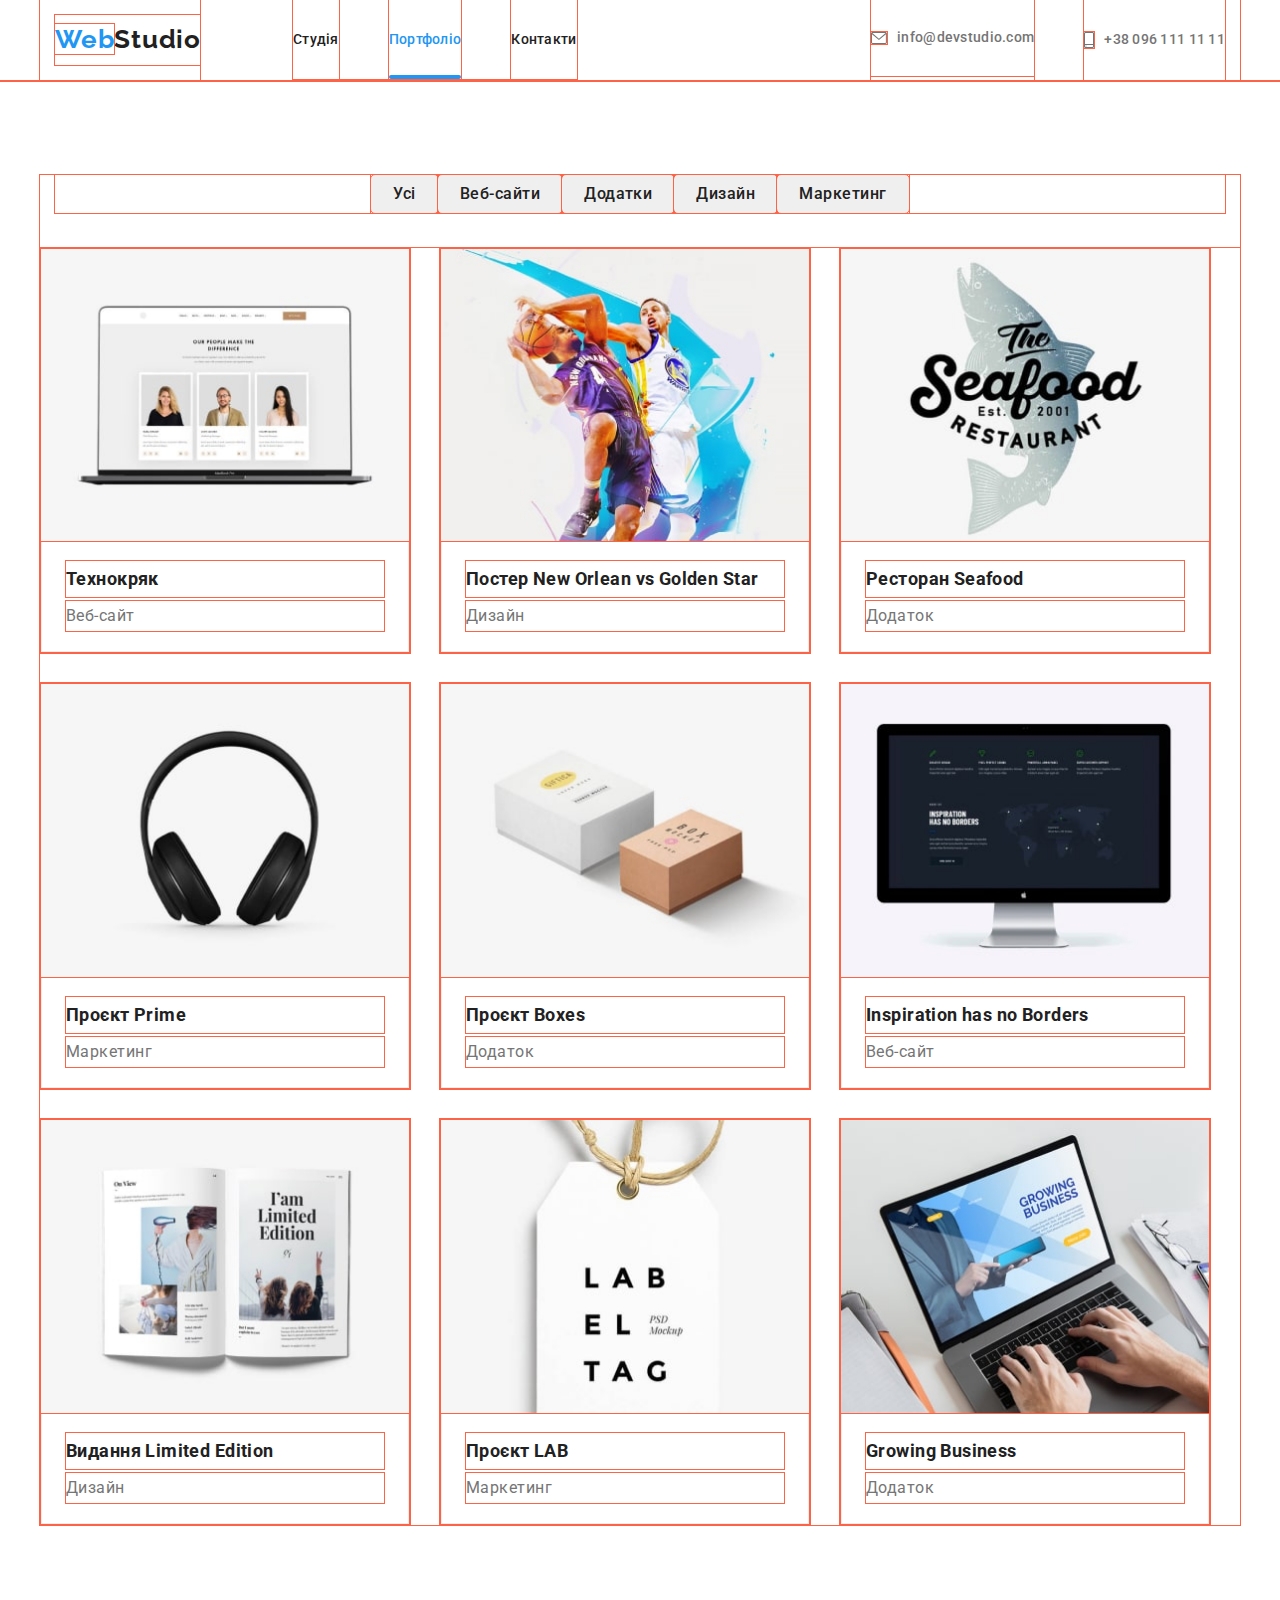
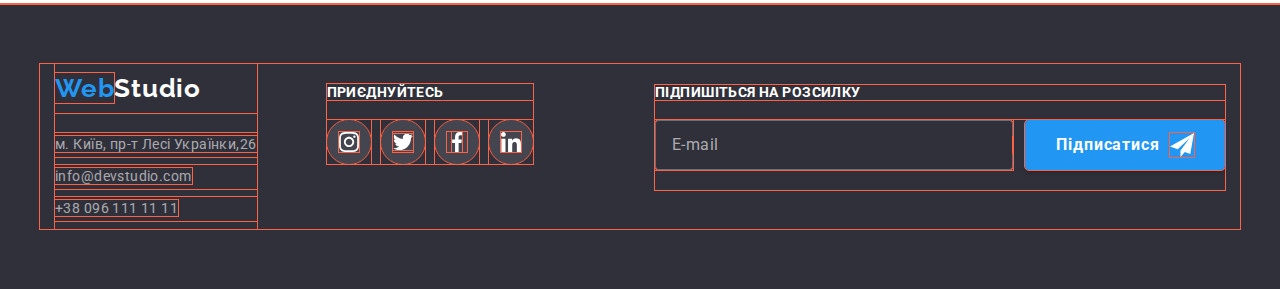
==== commit aa611cb8: "commit img" ====
--- a/portfolio.html
+++ b/portfolio.html
@@ -15,6 +15,7 @@
       rel="stylesheet"
       href="https://cdnjs.cloudflare.com/ajax/libs/modern-normalize/1.1.0/modern-normalize.min.css"
     />
+    <link rel="stylesheet" href="./js/menu.js">
     <link rel="stylesheet" href="./css/main.min.css" />
   </head>
   <body>
@@ -88,6 +89,7 @@
     </header>
 
     <main>
+      
       <section class="section">
         <div class="container">
           <h1 class="visually-hidden">Портфоліо</h1>
@@ -373,5 +375,6 @@
         </div>
       </div>
     </footer>
+    <script src="./js/menu.js"></script>
   </body>
 </html>
--- a/css/main.min.css
+++ b/css/main.min.css
@@ -1 +1 @@
-:root{--primary-text-color: #757575;--secondary-tex-color: #212121;--link-color: #2196f3;--logo-color: #000000;--fons-color: #f5f5f5;--hero-color: #ffffff;--footer-color: #2f303a;--card-text-color: #757575;--color-active: #188ce8;--color-fon-team: #f5f4fa;--color-border: #eeeeee;--heder-border: #ececec;--color-box-shadow: rgba(0, 0, 0, 0.15);--color-text-shadow: rgba(0, 0, 0, 0.25);--color-footer-link: rgba(255, 255, 255, 0.6);--color-border-customers: #afb1b8;--transition-function: cubic-bezier(0.4, 0, 0.2, 1)}h1,h2,h3,h4,h5,h6,ul,p{margin:0;padding:0}body{font-family:Roboto,sans-serif;font-size:14px;line-height:1.7;letter-spacing:.03em;background:var(--hero-color);color:var(--primary-text-color)}.list{list-style:none}.visually-hidden{position:absolute;width:1px;height:1px;margin:-1px;border:0;padding:0;white-space:nowrap;-webkit-clip-path:inset(100%);clip-path:inset(100%);clip:rect(0 0 0 0);overflow:hidden}*{outline:1px solid tomato}.container{padding-left:15px;padding-right:15px;margin-left:auto;margin-right:auto}@media screen and (min-width: 480px){.container{width:480px}}@media screen and (min-width: 768px){.container{width:768px}}@media screen and (min-width: 1200px){.container{width:1200px}}.page-header{border-bottom:1px solid var(--heder-border)}@media screen and (max-width: 767px){.page-header{position:relative}}@media screen and (min-width: 768px){.heder-container{display:-webkit-box;display:-ms-flexbox;display:flex;-webkit-box-align:center;-ms-flex-align:center;align-items:center}}.menu-button{display:-webkit-inline-box;display:-ms-inline-flexbox;display:inline-flex;margin-left:auto;padding:0;border:none;background-color:var(--hero-color)}@media screen and (min-width: 768px){.menu-button{display:none}}.menu-button .icon-cross{display:none}.menu-button.is-open .icon-cross{display:block}.menu-button.is-open .icon-menu{display:none}.menu-container{background-color:#fff}@media screen and (max-width: 767px){.menu-container{display:none;position:absolute;top:100%;left:0;width:100%;padding-top:48px;padding-left:40px;padding-bottom:48px;padding-right:83px}.menu-container.is-open{display:block}}@media screen and (min-width: 768px){.menu-container{display:-webkit-box;display:-ms-flexbox;display:flex}}@media screen and (max-width: 767px){.navigation__list{margin-bottom:302px}}@media screen and (min-width: 768px){.navigation__list{display:-webkit-box;display:-ms-flexbox;display:flex;margin-left:87px}}@media screen and (min-width: 1200px){.navigation__list{margin-left:92px}}@media screen and (max-width: 767px){.navigation__item{margin-bottom:32px}}@media screen and (min-width: 768px){.navigation__item{margin-right:50px;position:relative}.navigation__item:last-child{margin-right:0}}@media screen and (max-width: 767px){.navigation__link{text-decoration:none;font-weight:500;font-size:40px;line-height:47px;letter-spacing:.02em;color:#212121}}@media screen and (min-width: 768px){.navigation__link{display:block;padding-top:32px;padding-bottom:32px;text-decoration:none;font-weight:500;font-size:14px;line-height:1.1;letter-spacing:.02em;color:#212121}.navigation__link.carrent::after{content:"";display:block;width:100%;height:4px;bottom:0;background:var(--link-color);border-radius:2px;position:absolute;left:0;bottom:0;-webkit-transition:color 250ms var(--transition-function);transition:color 250ms var(--transition-function)}}.navigation:hover,.navigation:focus{color:var(--link-color)}.carrent{color:var(--link-color)}@media screen and (max-width: 767px){.contacts-list{margin-bottom:64px}}@media screen and (min-width: 768px){.contacts-list{margin-left:auto;padding-top:21px;padding-bottom:21px}}@media screen and (min-width: 1200px){.contacts-list{display:-webkit-box;display:-ms-flexbox;display:flex;margin-left:auto;padding-top:0;padding-bottom:0}}@media screen and (max-width: 767px){.contacts-list__item{margin-bottom:32px}}@media screen and (min-width: 768px){.contacts-list__item{margin-bottom:10px}.contacts-list__item:last-child{margin-bottom:0}}@media screen and (min-width: 1200px){.contacts-list__item{margin-bottom:0;margin-right:50px}.contacts-list__item:last-child{margin-right:0}}@media screen and (max-width: 767px){.contacts-list__link{text-decoration:none;font-weight:500;font-size:24px;line-height:28px;letter-spacing:.02em;color:#757575}}@media screen and (min-width: 768px){.contacts-list__link{display:-webkit-box;display:-ms-flexbox;display:flex;-webkit-box-align:center;-ms-flex-align:center;align-items:center;font-weight:500;text-decoration:none;font-size:14px;line-height:1.1px;letter-spacing:.02em;color:#757575}}@media screen and (min-width: 1200px){.contacts-list__link{display:-webkit-box;display:-ms-flexbox;display:flex;padding-top:32px;padding-bottom:32px;-webkit-box-align:center;-ms-flex-align:center;align-items:center;font-weight:500;text-decoration:none;font-size:14px;line-height:1.1px;letter-spacing:.02em;color:#757575}}.contacts-list__link:hover,.contacts-list__link:focus{color:var(--link-color)}.contacts-list__link:hover svg,.contacts-list__link:focus svg{fill:var(--color-active)}.icon-envelope,.icon-smartphone{fill:var(--card-text-color)}@media screen and (max-width: 767px){.icon-envelope,.icon-smartphone{display:none}}@media screen and (min-width: 768px){.icon-envelope,.icon-smartphone{margin-right:10px}}@media screen and (min-width: 768px){.social__list{display:none}}@media screen and (max-width: 767px){.social__list{display:-webkit-box;display:-ms-flexbox;display:flex}.social__item{margin-right:20px}.social__item:last-child{margin-right:0}.social__link{display:block;text-decoration:none;font-weight:500;font-size:18px;line-height:1.2;letter-spacing:.02em;color:#2196f3}.social__link:hover,.social__link:focus{color:var(--link-color)}}.navigation{display:-webkit-box;display:-ms-flexbox;display:flex;-webkit-box-align:center;-ms-flex-align:center;align-items:center}.navigation__logo{font-family:Raleway,sans-serif;font-weight:700;font-size:24px;line-height:1.7;letter-spacing:.03em;text-decoration:none;color:var(--secondary-tex-color)}@media screen and (min-width: 768px){.navigation__logo{font-size:26px;line-height:1.9}}@media screen and (min-width: 1200px){.navigation__logo{font-size:26px;line-height:1.9}}.navigation__accent{font-family:Raleway,sans-serif;color:var(--link-color)}.section-hero{padding:118px 60px;text-align:center}.section-hero__title{max-width:360px;margin-left:auto;margin-right:auto;margin-bottom:30px;font-weight:900;font-size:26px;line-height:1.7;text-align:center;letter-spacing:.06em;text-transform:uppercase;color:212121}.section-hero__button{padding:10px 24px;font-weight:700;font-size:16px;line-height:1.9;letter-spacing:.06em;text-align:center;cursor:pointer;border:none;-webkit-box-shadow:0px 4px 4px var(--color-box-shadow);box-shadow:0px 4px 4px var(--color-box-shadow);border-radius:4px;color:#fff;background-color:var(--link-color)}.section{padding-top:60px;padding-bottom:60px}@media screen and (min-width: 768px){.section{padding-top:94px;padding-bottom:94px}}@media screen and (min-width: 1200px){.section{padding-top:94px;padding-bottom:94px}}.section-title{font-weight:700;font-size:28px;line-height:1.2;text-align:center;letter-spacing:.03em;color:var(--secondary-tex-color)}@media screen and (min-width: 768px){.section-title{font-size:36px;line-height:1.7}}@media screen and (min-width: 1200px){.section-title{font-size:36px;line-height:1.7}}@media screen and (min-width: 768px){.features-list{display:-webkit-box;display:-ms-flexbox;display:flex;-ms-flex-wrap:wrap;flex-wrap:wrap;margin:-15px}}@media screen and (min-width: 1200px){.features-list{display:-webkit-box;display:-ms-flexbox;display:flex;margin:0}}.features-list__item{margin-bottom:30px}@media screen and (min-width: 768px){.features-list__item{max-width:354px;margin:15px}}@media screen and (min-width: 1200px){.features-list__item{max-width:270px;margin:0 30px 0 0}.features-list__item:last-child{margin-right:0}}.features-list__icon{height:120px;background:#f5f4fa;border-radius:4px;margin-bottom:30px;display:-webkit-box;display:-ms-flexbox;display:flex;-webkit-box-align:center;-ms-flex-align:center;align-items:center;-webkit-box-pack:center;-ms-flex-pack:center;justify-content:center}@media screen and (min-width: 768px){.features-list__icon{padding:0;height:120px;-webkit-box-align:center;-ms-flex-align:center;align-items:center;-webkit-box-pack:center;-ms-flex-pack:center;justify-content:center;background-color:var(--color-fon-team);border-radius:4px}}@media screen and (min-width: 1200px){.features-list__icon{padding:0;height:120px;-webkit-box-align:center;-ms-flex-align:center;align-items:center;-webkit-box-pack:center;-ms-flex-pack:center;justify-content:center;background-color:var(--color-fon-team);border-radius:4px}}.features-list__title{margin-bottom:10px;max-width:450px;font-weight:700;font-size:14px;line-height:1.14;letter-spacing:.03em;text-transform:uppercase;color:#212121;text-align:center}@media screen and (min-width: 768px){.features-list__title{text-align:left}}@media screen and (min-width: 1200px){.features-list__title{text-align:left}}.section-specifics{padding-top:0;padding-bottom:94px}@media screen and (max-width: 1199px){.section-specifics{display:none}}.section-specifics__list{display:-webkit-box;display:-ms-flexbox;display:flex}.section-specifics__img{display:block;height:auto;max-width:100%}.section-specifics__item{width:370px;height:294px;margin-right:30px}.section-specifics__item:last-child{margin-right:0}.section-specifics__text{font-weight:700;font-size:14px;line-height:1.14;text-align:center;text-transform:uppercase;color:var(--hero-color);position:absolute;display:-webkit-box;display:-ms-flexbox;display:flex;width:370px;height:70px;-webkit-box-align:center;-ms-flex-align:center;align-items:center;-webkit-box-pack:center;-ms-flex-pack:center;justify-content:center;bottom:0}.section-specifics__bloc{position:relative}.section-specifics__bloc::before{content:"";position:absolute;bottom:0;left:0;display:block;width:370px;height:70px;background-color:rgba(47,48,58,.8)}.specifics{margin-bottom:50px}.team-item-social{display:-webkit-box;display:-ms-flexbox;display:flex;-webkit-box-pack:center;-ms-flex-pack:center;justify-content:center;margin-top:16px}.social-item{margin-right:10px}.social-item:last-child{margin-right:0}.icon-link-team{width:44px;height:44px;display:-webkit-box;display:-ms-flexbox;display:flex;-webkit-box-pack:center;-ms-flex-pack:center;justify-content:center;-webkit-box-align:center;-ms-flex-align:center;align-items:center;border-radius:50%;fill:var(--color-border-customers);-webkit-transition:background-color 250ms var(--transition-function),fill 250ms var(--transition-function);transition:background-color 250ms var(--transition-function),fill 250ms var(--transition-function)}.icon-link-team:hover,.icon-link-team:focus{fill:var(--hero-color);background-color:var(--link-color)}.team{margin-bottom:50px}.team-img{display:block;height:auto;max-width:100%;border-radius:0px}.conteiner-title{padding-top:30px;padding-bottom:30px;text-align:center}.item-team{margin:15px;-webkit-box-shadow:0px 1px 3px rgba(0,0,0,.12),0px 1px 1px rgba(0,0,0,.14),0px 2px 1px rgba(0,0,0,.2);box-shadow:0px 1px 3px rgba(0,0,0,.12),0px 1px 1px rgba(0,0,0,.14),0px 2px 1px rgba(0,0,0,.2);border-radius:0px 0px 4px 4px;background:var(--hero-color)}@media screen and (min-width: 768px){.item-team{max-width:354px;-ms-flex-preferred-size:50%;flex-basis:50%}}@media screen and (min-width: 1200px){.item-team{margin:0 30px 0 0}.item-team:last-child{margin-right:0}}.section-team{background-color:var(--color-fon-team)}.team-title{margin-bottom:10px;font-weight:500;font-size:16px;line-height:1.19;letter-spacing:.03em;color:var(--secondary-tex-color)}.team-text{font-weight:400;font-size:16px;line-height:1.19;letter-spacing:.03em;color:var(--card-text-color)}@media screen and (min-width: 768px){.team-list{display:-webkit-box;display:-ms-flexbox;display:flex;-ms-flex-wrap:wrap;flex-wrap:wrap;margin:-15px}}@media screen and (min-width: 1200px){.team-list{display:-webkit-box;display:-ms-flexbox;display:flex;-ms-flex-wrap:nowrap;flex-wrap:nowrap;margin:0}}.customer{margin-bottom:30px}@media screen and (min-width: 1200px){.customer{margin-bottom:50px}}.customer__list{display:-webkit-box;display:-ms-flexbox;display:flex;-ms-flex-wrap:wrap;flex-wrap:wrap}@media screen and (min-width: 768px){.customer__list{margin:-15px}}@media screen and (min-width: 480px){.customer__list{margin:-15px}}@media screen and (min-width: 1200px){.customer__list{margin:0;-ms-flex-wrap:nowrap;flex-wrap:nowrap}}.customer__item{-ms-flex-preferred-size:50%;flex-basis:50%;max-width:210px}@media screen and (min-width: 480px){.customer__item{margin:15px}}@media screen and (min-width: 768px){.customer__item{margin:15px;-ms-flex-preferred-size:33.333%;flex-basis:33.333%;max-width:226px}}@media screen and (min-width: 1200px){.customer__item{margin:0 30px 0 0;margin-right:30px;max-width:170px}.customer__item:last-child{margin-right:0}}.customer__link{height:92px;border-radius:4px;border:1px solid var(--color-border-customers);-webkit-box-align:center;-ms-flex-align:center;align-items:center;-webkit-box-pack:center;-ms-flex-pack:center;justify-content:center;display:-webkit-box;display:-ms-flexbox;display:flex;fill:var(--color-border-customers);-webkit-transition:fill 250ms var(--transition-function);transition:fill 250ms var(--transition-function)}.customer__link:hover,.customer__link:focus{border:1px solid var(--link-color);fill:var(--link-color)}.footer{padding-top:60px;padding-bottom:60px;background-color:var(--footer-color)}@media screen and (min-width: 1200px){.foter-conteiner{display:-webkit-box;display:-ms-flexbox;display:flex;-webkit-box-align:baseline;-ms-flex-align:baseline;align-items:baseline}}@media screen and (min-width: 1200px){.conteiner-address{margin-right:70px}}@media screen and (min-width: 768px){.address-positions{display:-webkit-box;display:-ms-flexbox;display:flex;-webkit-box-align:baseline;-ms-flex-align:baseline;align-items:baseline;-webkit-box-pack:space-evenly;-ms-flex-pack:space-evenly;justify-content:space-evenly;margin-bottom:60px}}@media screen and (min-width: 1200px){.address-positions{margin-bottom:0}}.footer-logo{display:block;margin-bottom:20px;text-align:center;font-family:Raleway,sans-serif;font-style:normal;font-weight:700;font-size:24px;line-height:1.2;letter-spacing:.03em;text-decoration:none;color:var(--hero-color)}.footer-logo__accent{font-family:Raleway,sans-serif;color:var(--link-color)}@media screen and (min-width: 768px){.footer-logo{font-size:26px;line-height:1.9}}@media screen and (min-width: 1200px){.footer-logo{font-size:26px;line-height:1.9;text-align:left}}.address{font-style:normal}@media screen and (max-width: 1199px){.address{text-align:center;margin-bottom:60px}}.address__list{display:block}.address__item{margin-bottom:8px}.address__link{font-weight:400;font-size:14px;line-height:1.7;letter-spacing:.03em;text-decoration:none;color:var(--color-footer-link);-webkit-transition:color 250ms var(--transition-function);transition:color 250ms var(--transition-function)}.address__link:hover,.address__link:focus{color:var(--hero-color)}@media screen and (max-width: 1199px){.icon-footer{text-align:center}}@media screen and (max-width: 767px){.icon-footer{margin-bottom:60px}}.icon-footer__text{margin-bottom:20px;font-weight:700;font-size:14px;line-height:16px;letter-spacing:.03em;text-transform:uppercase;color:var(--hero-color)}.icon-footer__list{display:-webkit-box;display:-ms-flexbox;display:flex;-webkit-box-align:center;-ms-flex-align:center;align-items:center;-webkit-box-pack:center;-ms-flex-pack:center;justify-content:center}.icon-footer__item{margin-right:10px}.icon-footer__item:last-child{margin-right:0}.icon-footer__link{display:-webkit-box;display:-ms-flexbox;display:flex;-webkit-box-pack:center;-ms-flex-pack:center;justify-content:center;-webkit-box-align:center;-ms-flex-align:center;align-items:center;width:44px;height:44px;border-radius:50%;fill:var(--hero-color);background-color:rgba(255,255,255,.1);-webkit-transition:background-color 250ms var(--transition-function);transition:background-color 250ms var(--transition-function)}.icon-footer__link:hover,.icon-footer__link:focus{background-color:var(--link-color)}@media screen and (min-width: 1200px){.subscription{margin-left:auto;display:block}}.subscription__form{display:-webkit-box;display:-ms-flexbox;display:flex}@media screen and (max-width: 1199px){.subscription__form{-webkit-box-orient:vertical;-webkit-box-direction:normal;-ms-flex-direction:column;flex-direction:column;-webkit-box-pack:center;-ms-flex-pack:center;justify-content:center;-webkit-box-align:center;-ms-flex-align:center;align-items:center}}.subscription__text{margin-bottom:20px;font-weight:700;font-size:14px;line-height:1.1;letter-spacing:.03em;text-transform:uppercase;color:var(--hero-color)}@media screen and (max-width: 1199px){.subscription__text{text-align:center}}.subscription__mail{margin-bottom:20px;position:relative}@media screen and (min-width: 1200px){.subscription__mail{margin-right:12px}}.subscription__mail input::-webkit-input-placeholder{font-size:16px;line-height:1.2;letter-spacing:.03em;display:-webkit-box;display:flex;-webkit-box-align:center;align-items:center;color:rgba(255,255,255,.6)}.subscription__mail input::-moz-placeholder{font-size:16px;line-height:1.2;letter-spacing:.03em;display:flex;align-items:center;color:rgba(255,255,255,.6)}.subscription__mail input:-ms-input-placeholder{font-size:16px;line-height:1.2;letter-spacing:.03em;display:-ms-flexbox;display:flex;-ms-flex-align:center;align-items:center;color:rgba(255,255,255,.6)}.subscription__mail input::-ms-input-placeholder{font-size:16px;line-height:1.2;letter-spacing:.03em;display:-ms-flexbox;display:flex;-ms-flex-align:center;align-items:center;color:rgba(255,255,255,.6)}.subscription__mail input::placeholder{font-size:16px;line-height:1.2;letter-spacing:.03em;display:-webkit-box;display:-ms-flexbox;display:flex;-webkit-box-align:center;-ms-flex-align:center;align-items:center;color:rgba(255,255,255,.6)}.subscription__input{width:450px;height:50px;border:1px solid rgba(255,255,255,.3);border-radius:4px;background:var(--footer-color);padding-left:16px;color:var(--hero-color)}@media screen and (min-width: 1200px){.subscription__input{width:358px;height:50px}}.subscription__button{display:-webkit-box;display:-ms-flexbox;display:flex;-webkit-box-pack:center;-ms-flex-pack:center;justify-content:center;-webkit-box-align:center;-ms-flex-align:center;align-items:center;width:200px;height:50px;font-weight:700;font-size:16px;line-height:30px;cursor:pointer;letter-spacing:.06em;border:none;color:var(--hero-color);background:var(--link-color);-webkit-box-shadow:0px 4px 4px rgba(0,0,0,.15);box-shadow:0px 4px 4px rgba(0,0,0,.15);border-radius:4px;-webkit-transition:background-color 250ms var(--transition-function);transition:background-color 250ms var(--transition-function)}.subscription__button:hover,.subscription__button:focus{background-color:var(--color-active)}.subscription__icon{margin-left:10px}.portfolio-button{display:-webkit-box;display:-ms-flexbox;display:flex;margin-bottom:50px}@media screen and (max-width: 767px){.portfolio-button{-ms-flex-wrap:wrap;flex-wrap:wrap;max-width:326px;max-height:91px}}@media screen and (min-width: 768px){.portfolio-button{-webkit-box-pack:center;-ms-flex-pack:center;justify-content:center}}.portfolio-button__item{margin-right:8px}.portfolio-button__item:last-child{margin-right:0}@media screen and (max-width: 767px){.portfolio-button__item{margin-bottom:15px}.portfolio-button__item:last-child{margin-bottom:0}}.portfolio-button__link{padding:6px 22px;cursor:pointer;border:none;border-radius:4px;font-family:inherit;font-weight:500;font-size:16px;line-height:1.6;letter-spacing:.03em;color:var(--secondary-tex-color);-webkit-transition:color 250ms var(--transition-function),background-color 250ms var(--transition-function);transition:color 250ms var(--transition-function),background-color 250ms var(--transition-function)}.portfolio-button__link:active,.portfolio-button__link:hover,.portfolio-button__link:focus{-webkit-box-shadow:0px 3px 1px rgba(0,0,0,.1),0px 1px 2px rgba(0,0,0,.08),0px 2px 2px rgba(0,0,0,.12);box-shadow:0px 3px 1px rgba(0,0,0,.1),0px 1px 2px rgba(0,0,0,.08),0px 2px 2px rgba(0,0,0,.12);background-color:var(--link-color);color:var(--hero-color)}.work-details{position:relative;overflow:hidden}.tex-details{font-size:18px;line-height:1.5;color:var(--hero-color);position:absolute;padding:63px 24px;width:370px;height:294px;top:0;left:0;background:rgba(33,150,243,.9);-webkit-transform:translateY(100%);transform:translateY(100%);-webkit-transition:-webkit-transform 250ms;transition:-webkit-transform 250ms;transition:transform 250ms;transition:transform 250ms, -webkit-transform 250ms}.item-work:hover .tex-details{-webkit-transform:translateY(0);transform:translateY(0)}.section-button{display:-webkit-box;display:-ms-flexbox;display:flex;-webkit-box-pack:center;-ms-flex-pack:center;justify-content:center}.item-button{margin-right:8px}.item-button:last-child{margin-right:0}.section-button{margin-bottom:50px}.section-work{display:-webkit-box;display:-ms-flexbox;display:flex;-ms-flex-wrap:wrap;flex-wrap:wrap}.work-link{display:block;text-decoration:none}.work-link:hover,.work-link:focus{-webkit-box-shadow:0px 1px 1px rgba(0,0,0,.12),0px 4px 4px rgba(0,0,0,.06),1px 4px 6px rgba(0,0,0,.16);box-shadow:0px 1px 1px rgba(0,0,0,.12),0px 4px 4px rgba(0,0,0,.06),1px 4px 6px rgba(0,0,0,.16)}.item-work{width:370px;margin-right:30px;margin-bottom:30px;background:var(--hero-color);border:1px solid var(--color-border)}.item-work:nth-last-child(-n+3){margin-bottom:0}.item-work:nth-child(3n){margin-right:0}.work-title{margin-bottom:4px;font-weight:700;font-size:18px;line-height:2;letter-spacing:.06em;color:var(--secondary-tex-color)}.work-text{font-size:16px;line-height:1.9;letter-spacing:.03em;color:var(--card-text-color)}.work-img{display:block;height:auto;max-width:100%;border-radius:0px}.title-text{border-right:1px solid var(--color-border);border-bottom:1px solid var(--color-border);border-left:1px solid var(--color-border);padding:20px 24px}.backdrop{position:fixed;top:0;left:0;width:100%;height:100vh;background:rgba(0,0,0,.2);overflow-y:scroll}.modal{width:450px;min-height:609px;position:absolute;top:50%;left:50%;-webkit-transform:translate(-50%, -50%);transform:translate(-50%, -50%);background:var(--hero-color);-webkit-box-shadow:0px 1px 3px rgba(0,0,0,.12),0px 1px 1px rgba(0,0,0,.14),0px 2px 1px rgba(0,0,0,.2);box-shadow:0px 1px 3px rgba(0,0,0,.12),0px 1px 1px rgba(0,0,0,.14),0px 2px 1px rgba(0,0,0,.2);border-radius:4px}@media screen and (min-width: 1200px){.modal{width:528px;min-height:581px}}.is-hidden{opacity:0;visibility:hidden;pointer-events:none}.close-button{position:absolute;top:8px;right:8px;background:var(--hero-color);width:30px;height:30px;fill:var(--logo-color);border-radius:50%;border:1px solid rgba(0,0,0,.1);cursor:pointer;display:-webkit-box;display:-ms-flexbox;display:flex;-webkit-box-align:center;-ms-flex-align:center;align-items:center;-webkit-box-pack:center;-ms-flex-pack:center;justify-content:center;-webkit-transition:fill 250ms var(--transition-function);transition:fill 250ms var(--transition-function)}.close-button:hover{fill:var(--link-color)}textarea{resize:none}.form{padding:40px 40px}.form-title{margin-bottom:12px;font-weight:700;font-size:20px;line-height:1.5;text-align:center;letter-spacing:.03em;color:var(--secondary-tex-color)}.form-conteiner{margin-bottom:20px}.form-field{display:-webkit-box;display:-ms-flexbox;display:flex;-webkit-box-orient:vertical;-webkit-box-direction:normal;-ms-flex-direction:column;flex-direction:column;margin-bottom:10px}.form-field:last-child{margin-bottom:0}.form-field input{border:1px solid rgba(33,33,33,.2);border-radius:4px;height:40px;width:100%;padding-left:42px;outline:none;-webkit-transition:fill 250ms var(--transition-function);transition:fill 250ms var(--transition-function)}.form-field label{margin-bottom:4px}.form-field textarea{padding:12px 16px;outline:none;border:1px solid rgba(33,33,33,.2);border-radius:4px;height:120px}.form-field textarea::-webkit-input-placeholder{font-size:12px;line-height:1.2;letter-spacing:.01em;color:rgba(117,117,117,.5)}.form-field textarea::-moz-placeholder{font-size:12px;line-height:1.2;letter-spacing:.01em;color:rgba(117,117,117,.5)}.form-field textarea:-ms-input-placeholder{font-size:12px;line-height:1.2;letter-spacing:.01em;color:rgba(117,117,117,.5)}.form-field textarea::-ms-input-placeholder{font-size:12px;line-height:1.2;letter-spacing:.01em;color:rgba(117,117,117,.5)}.form-field textarea::placeholder{font-size:12px;line-height:1.2;letter-spacing:.01em;color:rgba(117,117,117,.5)}.form-field input:focus+svg{fill:var(--link-color)}.form-field input:focus{border:1px solid var(--link-color);border-radius:4px}.form-field textarea:focus{border:1px solid var(--link-color);border-radius:4px}.form-label{font-size:12px;line-height:1.2;letter-spacing:.01em;color:var(--card-text-color)}.input-wrap{position:relative}.icon-form{position:absolute;top:50%;left:12px;-webkit-transform:translateY(-50%);transform:translateY(-50%)}.form-coordination{margin-bottom:30px}.form-button{margin:0 auto;padding:10px 52px;background:var(--link-color);-webkit-box-shadow:0px 4px 4px rgba(0,0,0,.15);box-shadow:0px 4px 4px rgba(0,0,0,.15);border-radius:4px;border:none;font-weight:700;font-size:16px;line-height:1.9;display:-webkit-box;display:-ms-flexbox;display:flex;letter-spacing:.06em;cursor:pointer;color:var(--hero-color);-webkit-transition:background-color 250ms var(--transition-function);transition:background-color 250ms var(--transition-function)}.form-button:hover,.form-button:focus{background-color:var(--color-active)}.checkbox-form{margin-right:7px;width:16px;height:15px;display:-webkit-box;display:-ms-flexbox;display:flex;-webkit-box-align:center;-ms-flex-align:center;align-items:center;-webkit-box-pack:center;-ms-flex-pack:center;justify-content:center;border-radius:2px;border:2px solid var(--secondary-tex-color)}.form-coordination input:checked+label .checkbox-form{background:var(--link-color);border:1px solid var(--link-color);background-origin:border-box}.checkbox-form svg{display:none}.form-coordination input:checked+label .checkbox-form svg{display:block}.label-conteiner{display:-webkit-box;display:-ms-flexbox;display:flex;-webkit-box-align:center;-ms-flex-align:center;align-items:center;-webkit-box-pack:center;-ms-flex-pack:center;justify-content:center}.link-coordination{text-decoration:none;margin-left:5px;color:var(--link-color)}.link-coordination::after{content:"";display:block;width:100%;height:1px;background:var(--link-color)}/*# sourceMappingURL=main.min.css.map */+:root{--primary-text-color: #757575;--secondary-tex-color: #212121;--link-color: #2196f3;--logo-color: #000000;--fons-color: #f5f5f5;--hero-color: #ffffff;--footer-color: #2f303a;--card-text-color: #757575;--color-active: #188ce8;--color-fon-team: #f5f4fa;--color-border: #eeeeee;--heder-border: #ececec;--color-box-shadow: rgba(0, 0, 0, 0.15);--color-text-shadow: rgba(0, 0, 0, 0.25);--color-footer-link: rgba(255, 255, 255, 0.6);--color-border-customers: #afb1b8;--transition-function: cubic-bezier(0.4, 0, 0.2, 1)}h1,h2,h3,h4,h5,h6,ul,p{margin:0;padding:0}body{font-family:Roboto,sans-serif;font-size:14px;line-height:1.7;letter-spacing:.03em;background:var(--hero-color);color:var(--primary-text-color)}.list{list-style:none}.visually-hidden{position:absolute;width:1px;height:1px;margin:-1px;border:0;padding:0;white-space:nowrap;-webkit-clip-path:inset(100%);clip-path:inset(100%);clip:rect(0 0 0 0);overflow:hidden}*{outline:1px solid tomato}.container{padding-left:15px;padding-right:15px;margin-left:auto;margin-right:auto}@media screen and (min-width: 480px){.container{width:480px}}@media screen and (min-width: 768px){.container{width:768px}}@media screen and (min-width: 1200px){.container{width:1200px}}.page-header{border-bottom:1px solid var(--heder-border)}@media screen and (max-width: 767px){.page-header{position:relative}}@media screen and (min-width: 768px){.heder-container{display:-webkit-box;display:-ms-flexbox;display:flex;-webkit-box-align:center;-ms-flex-align:center;align-items:center}}.menu-button{display:-webkit-inline-box;display:-ms-inline-flexbox;display:inline-flex;margin-left:auto;padding:0;border:none;background-color:var(--hero-color)}@media screen and (min-width: 768px){.menu-button{display:none}}.menu-button .icon-cross{display:none}.menu-button.is-open .icon-cross{display:block}.menu-button.is-open .icon-menu{display:none}.menu-container{background-color:#fff}@media screen and (max-width: 767px){.menu-container{display:none;position:absolute;top:100%;left:0;width:100%;padding-top:48px;padding-left:40px;padding-bottom:48px;padding-right:83px}.menu-container.is-open{display:block}}@media screen and (min-width: 768px){.menu-container{display:-webkit-box;display:-ms-flexbox;display:flex;width:100%}}@media screen and (max-width: 767px){.navigation__list{margin-bottom:302px}}@media screen and (min-width: 768px){.navigation__list{display:-webkit-box;display:-ms-flexbox;display:flex;margin-left:87px}}@media screen and (min-width: 1200px){.navigation__list{margin-left:92px}}@media screen and (max-width: 767px){.navigation__item{margin-bottom:32px}}@media screen and (min-width: 768px){.navigation__item{margin-right:50px;position:relative}.navigation__item:last-child{margin-right:0}}@media screen and (max-width: 767px){.navigation__link{text-decoration:none;font-weight:500;font-size:40px;line-height:47px;letter-spacing:.02em;color:#212121}}@media screen and (min-width: 768px){.navigation__link{display:block;padding-top:32px;padding-bottom:32px;text-decoration:none;font-weight:500;font-size:14px;line-height:1.1;letter-spacing:.02em;color:#212121}.navigation__link.carrent::after{content:"";display:block;width:100%;height:4px;bottom:0;background:var(--link-color);border-radius:2px;position:absolute;left:0;bottom:0;-webkit-transition:color 250ms var(--transition-function);transition:color 250ms var(--transition-function)}}.navigation:hover,.navigation:focus{color:var(--link-color)}.carrent{color:var(--link-color)}@media screen and (max-width: 767px){.contacts-list{margin-bottom:64px}}@media screen and (min-width: 768px){.contacts-list{margin-left:auto;padding-top:21px;padding-bottom:21px}}@media screen and (min-width: 1200px){.contacts-list{display:-webkit-box;display:-ms-flexbox;display:flex;margin-left:auto;padding-top:0;padding-bottom:0}}@media screen and (max-width: 767px){.contacts-list__item{margin-bottom:32px}}@media screen and (min-width: 768px){.contacts-list__item{margin-bottom:10px}.contacts-list__item:last-child{margin-bottom:0}}@media screen and (min-width: 1200px){.contacts-list__item{margin-bottom:0;margin-right:50px}.contacts-list__item:last-child{margin-right:0}}@media screen and (max-width: 767px){.contacts-list__link{text-decoration:none;font-weight:500;font-size:24px;line-height:28px;letter-spacing:.02em;color:#757575}}@media screen and (min-width: 768px){.contacts-list__link{display:-webkit-box;display:-ms-flexbox;display:flex;-webkit-box-align:center;-ms-flex-align:center;align-items:center;font-weight:500;text-decoration:none;font-size:14px;line-height:1.1px;letter-spacing:.02em;color:#757575}}@media screen and (min-width: 1200px){.contacts-list__link{display:-webkit-box;display:-ms-flexbox;display:flex;padding-top:32px;padding-bottom:32px;-webkit-box-align:center;-ms-flex-align:center;align-items:center;font-weight:500;text-decoration:none;font-size:14px;line-height:1.1px;letter-spacing:.02em;color:#757575}}.contacts-list__link:hover,.contacts-list__link:focus{color:var(--link-color)}.contacts-list__link:hover svg,.contacts-list__link:focus svg{fill:var(--color-active)}.icon-envelope,.icon-smartphone{fill:var(--card-text-color)}@media screen and (max-width: 767px){.icon-envelope,.icon-smartphone{display:none}}@media screen and (min-width: 768px){.icon-envelope,.icon-smartphone{margin-right:10px}}@media screen and (min-width: 768px){.social__list{display:none}}@media screen and (max-width: 767px){.social__list{display:-webkit-box;display:-ms-flexbox;display:flex}.social__item{margin-right:20px}.social__item:last-child{margin-right:0}.social__link{display:block;text-decoration:none;font-weight:500;font-size:18px;line-height:1.2;letter-spacing:.02em;color:#2196f3}.social__link:hover,.social__link:focus{color:var(--link-color)}}.navigation{display:-webkit-box;display:-ms-flexbox;display:flex;-webkit-box-align:center;-ms-flex-align:center;align-items:center}.navigation__logo{font-family:Raleway,sans-serif;font-weight:700;font-size:24px;line-height:1.7;letter-spacing:.03em;text-decoration:none;color:var(--secondary-tex-color)}@media screen and (min-width: 768px){.navigation__logo{font-size:26px;line-height:1.9}}@media screen and (min-width: 1200px){.navigation__logo{font-size:26px;line-height:1.9}}.navigation__accent{font-family:Raleway,sans-serif;color:var(--link-color)}.section-hero{padding:118px 60px;text-align:center}.section-hero__title{max-width:360px;margin-left:auto;margin-right:auto;margin-bottom:30px;font-weight:900;font-size:26px;line-height:1.7;text-align:center;letter-spacing:.06em;text-transform:uppercase;color:#fff}.section-hero__button{padding:10px 24px;font-weight:700;font-size:16px;line-height:1.9;letter-spacing:.06em;text-align:center;cursor:pointer;border:none;-webkit-box-shadow:0px 4px 4px var(--color-box-shadow);box-shadow:0px 4px 4px var(--color-box-shadow);border-radius:4px;color:#fff;background-color:var(--link-color)}.section-hero{background-repeat:no-repeat;background-size:cover;background-position:center;-webkit-box-flex:1;-ms-flex-positive:1;flex-grow:1}@media screen and (max-width: 767px){.section-hero{background-image:-webkit-gradient(linear, left top, right top, from(rgba(47, 48, 58, 0.4)), to(rgba(47, 48, 58, 0.4))),url(/img/hero/Headermob1x.jpg);background-image:linear-gradient(to right, rgba(47, 48, 58, 0.4), rgba(47, 48, 58, 0.4)),url(/img/hero/Headermob1x.jpg)}}@media screen and (max-width: 767px)and (min-device-pixel-ratio: 2),screen and (max-width: 767px)and (-webkit-min-device-pixel-ratio: 2),screen and (max-width: 767px)and (min-resolution: 192dpi),screen and (max-width: 767px)and (min-resolution: 2dppx){.section-hero{background-image:-webkit-gradient(linear, left top, right top, from(rgba(47, 48, 58, 0.4)), to(rgba(47, 48, 58, 0.4))),url(/img/hero/Header\ mob2x.jpg);background-image:linear-gradient(to right, rgba(47, 48, 58, 0.4), rgba(47, 48, 58, 0.4)),url(/img/hero/Header\ mob2x.jpg)}}@media screen and (min-width: 768px){.section-hero{background-image:-webkit-gradient(linear, left top, right top, from(rgba(47, 48, 58, 0.4)), to(rgba(47, 48, 58, 0.4))),url(/img/hero/Header\ tab1x.jpg);background-image:linear-gradient(to right, rgba(47, 48, 58, 0.4), rgba(47, 48, 58, 0.4)),url(/img/hero/Header\ tab1x.jpg)}}@media screen and (min-width: 768px)and (min-device-pixel-ratio: 2),screen and (min-width: 768px)and (-webkit-min-device-pixel-ratio: 2),screen and (min-width: 768px)and (min-resolution: 192dpi),screen and (min-width: 768px)and (min-resolution: 2dppx){.section-hero{background-image:-webkit-gradient(linear, left top, right top, from(rgba(47, 48, 58, 0.4)), to(rgba(47, 48, 58, 0.4))),url(/img/hero/Header\ tab2x.jpg);background-image:linear-gradient(to right, rgba(47, 48, 58, 0.4), rgba(47, 48, 58, 0.4)),url(/img/hero/Header\ tab2x.jpg)}}@media screen and (min-width: 1200px){.section-hero{max-width:1600px;min-height:600px;margin-left:auto;margin-right:auto;background-image:-webkit-gradient(linear, left top, right top, from(rgba(47, 48, 58, 0.4)), to(rgba(47, 48, 58, 0.4))),url(/img/hero/Header\ des1x.jpg);background-image:linear-gradient(to right, rgba(47, 48, 58, 0.4), rgba(47, 48, 58, 0.4)),url(/img/hero/Header\ des1x.jpg)}}@media screen and (min-width: 1200px)and (min-device-pixel-ratio: 2),screen and (min-width: 1200px)and (-webkit-min-device-pixel-ratio: 2),screen and (min-width: 1200px)and (min-resolution: 192dpi),screen and (min-width: 1200px)and (min-resolution: 2dppx){.section-hero{background-image:-webkit-gradient(linear, left top, right top, from(rgba(47, 48, 58, 0.4)), to(rgba(47, 48, 58, 0.4))),url(/img/hero/Heder\ des2x.jpg);background-image:linear-gradient(to right, rgba(47, 48, 58, 0.4), rgba(47, 48, 58, 0.4)),url(/img/hero/Heder\ des2x.jpg)}}.section{padding-top:60px;padding-bottom:60px}@media screen and (min-width: 768px){.section{padding-top:94px;padding-bottom:94px}}@media screen and (min-width: 1200px){.section{padding-top:94px;padding-bottom:94px}}.section-title{font-weight:700;font-size:28px;line-height:1.2;text-align:center;letter-spacing:.03em;color:var(--secondary-tex-color)}@media screen and (min-width: 768px){.section-title{font-size:36px;line-height:1.7}}@media screen and (min-width: 1200px){.section-title{font-size:36px;line-height:1.7}}@media screen and (min-width: 768px){.features-list{display:-webkit-box;display:-ms-flexbox;display:flex;-ms-flex-wrap:wrap;flex-wrap:wrap;margin:-15px}}@media screen and (min-width: 1200px){.features-list{display:-webkit-box;display:-ms-flexbox;display:flex;margin:0}}.features-list__item{margin-bottom:30px}@media screen and (min-width: 768px){.features-list__item{max-width:354px;margin:15px}}@media screen and (min-width: 1200px){.features-list__item{max-width:270px;margin:0 30px 0 0}.features-list__item:last-child{margin-right:0}}.features-list__icon{height:120px;background:#f5f4fa;border-radius:4px;margin-bottom:30px;display:-webkit-box;display:-ms-flexbox;display:flex;-webkit-box-align:center;-ms-flex-align:center;align-items:center;-webkit-box-pack:center;-ms-flex-pack:center;justify-content:center}@media screen and (min-width: 768px){.features-list__icon{padding:0;height:120px;-webkit-box-align:center;-ms-flex-align:center;align-items:center;-webkit-box-pack:center;-ms-flex-pack:center;justify-content:center;background-color:var(--color-fon-team);border-radius:4px}}@media screen and (min-width: 1200px){.features-list__icon{padding:0;height:120px;-webkit-box-align:center;-ms-flex-align:center;align-items:center;-webkit-box-pack:center;-ms-flex-pack:center;justify-content:center;background-color:var(--color-fon-team);border-radius:4px}}.features-list__title{margin-bottom:10px;max-width:450px;font-weight:700;font-size:14px;line-height:1.14;letter-spacing:.03em;text-transform:uppercase;color:#212121;text-align:center}@media screen and (min-width: 768px){.features-list__title{text-align:left}}@media screen and (min-width: 1200px){.features-list__title{text-align:left}}.section-specifics{padding-top:0;padding-bottom:94px}@media screen and (max-width: 1199px){.section-specifics{display:none}}.section-specifics__list{display:-webkit-box;display:-ms-flexbox;display:flex}.section-specifics__img{display:block;height:auto;max-width:100%}.section-specifics__item{width:370px;height:294px;margin-right:30px}.section-specifics__item:last-child{margin-right:0}.section-specifics__text{font-weight:700;font-size:14px;line-height:1.14;text-align:center;text-transform:uppercase;color:var(--hero-color);position:absolute;display:-webkit-box;display:-ms-flexbox;display:flex;width:370px;height:70px;-webkit-box-align:center;-ms-flex-align:center;align-items:center;-webkit-box-pack:center;-ms-flex-pack:center;justify-content:center;bottom:0}.section-specifics__bloc{position:relative}.section-specifics__bloc::before{content:"";position:absolute;bottom:0;left:0;display:block;width:370px;height:70px;background-color:rgba(47,48,58,.8)}.specifics{margin-bottom:50px}.team-item-social{display:-webkit-box;display:-ms-flexbox;display:flex;-webkit-box-pack:center;-ms-flex-pack:center;justify-content:center;margin-top:16px}.social-item{margin-right:10px}.social-item:last-child{margin-right:0}.icon-link-team{width:44px;height:44px;display:-webkit-box;display:-ms-flexbox;display:flex;-webkit-box-pack:center;-ms-flex-pack:center;justify-content:center;-webkit-box-align:center;-ms-flex-align:center;align-items:center;border-radius:50%;fill:var(--color-border-customers);-webkit-transition:background-color 250ms var(--transition-function),fill 250ms var(--transition-function);transition:background-color 250ms var(--transition-function),fill 250ms var(--transition-function)}.icon-link-team:hover,.icon-link-team:focus{fill:var(--hero-color);background-color:var(--link-color)}.team{margin-bottom:50px}.team-img{display:block;height:auto;max-width:100%;border-radius:0px}.conteiner-title{padding-top:30px;padding-bottom:30px;text-align:center}.item-team{-webkit-box-shadow:0px 1px 3px rgba(0,0,0,.12),0px 1px 1px rgba(0,0,0,.14),0px 2px 1px rgba(0,0,0,.2);box-shadow:0px 1px 3px rgba(0,0,0,.12),0px 1px 1px rgba(0,0,0,.14),0px 2px 1px rgba(0,0,0,.2);border-radius:0px 0px 4px 4px;background:var(--hero-color)}@media screen and (min-width: 768px){.item-team{max-width:354px;-ms-flex-preferred-size:50%;flex-basis:50%;margin:15px}}@media screen and (min-width: 1200px){.item-team{margin:0 30px 0 0}.item-team:last-child{margin-right:0}}.section-team{background-color:var(--color-fon-team)}.team-title{margin-bottom:10px;font-weight:500;font-size:16px;line-height:1.19;letter-spacing:.03em;color:var(--secondary-tex-color)}.team-text{font-weight:400;font-size:16px;line-height:1.19;letter-spacing:.03em;color:var(--card-text-color)}@media screen and (min-width: 768px){.team-list{display:-webkit-box;display:-ms-flexbox;display:flex;-ms-flex-wrap:wrap;flex-wrap:wrap;margin:-15px}}@media screen and (min-width: 1200px){.team-list{display:-webkit-box;display:-ms-flexbox;display:flex;-ms-flex-wrap:nowrap;flex-wrap:nowrap;margin:0}}.customer{margin-bottom:30px}@media screen and (min-width: 1200px){.customer{margin-bottom:50px}}.customer__list{display:-webkit-box;display:-ms-flexbox;display:flex;-ms-flex-wrap:wrap;flex-wrap:wrap}@media screen and (min-width: 768px){.customer__list{margin:-15px}}@media screen and (min-width: 480px){.customer__list{margin:-15px}}@media screen and (min-width: 1200px){.customer__list{margin:0;-ms-flex-wrap:nowrap;flex-wrap:nowrap}}.customer__item{-ms-flex-preferred-size:50%;flex-basis:50%;max-width:210px}@media screen and (min-width: 480px){.customer__item{margin:15px}}@media screen and (min-width: 768px){.customer__item{margin:15px;-ms-flex-preferred-size:33.333%;flex-basis:33.333%;max-width:226px}}@media screen and (min-width: 1200px){.customer__item{margin:0 30px 0 0;margin-right:30px;max-width:170px}.customer__item:last-child{margin-right:0}}.customer__link{height:92px;border-radius:4px;border:1px solid var(--color-border-customers);-webkit-box-align:center;-ms-flex-align:center;align-items:center;-webkit-box-pack:center;-ms-flex-pack:center;justify-content:center;display:-webkit-box;display:-ms-flexbox;display:flex;fill:var(--color-border-customers);-webkit-transition:fill 250ms var(--transition-function);transition:fill 250ms var(--transition-function)}.customer__link:hover,.customer__link:focus{border:1px solid var(--link-color);fill:var(--link-color)}.footer{padding-top:60px;padding-bottom:60px;background-color:var(--footer-color)}@media screen and (min-width: 1200px){.foter-conteiner{display:-webkit-box;display:-ms-flexbox;display:flex;-webkit-box-align:baseline;-ms-flex-align:baseline;align-items:baseline}}@media screen and (min-width: 1200px){.conteiner-address{margin-right:70px}}@media screen and (min-width: 768px){.address-positions{display:-webkit-box;display:-ms-flexbox;display:flex;-webkit-box-align:baseline;-ms-flex-align:baseline;align-items:baseline;-webkit-box-pack:space-evenly;-ms-flex-pack:space-evenly;justify-content:space-evenly;margin-bottom:60px}}@media screen and (min-width: 1200px){.address-positions{margin-bottom:0}}.footer-logo{display:block;margin-bottom:20px;text-align:center;font-family:Raleway,sans-serif;font-style:normal;font-weight:700;font-size:24px;line-height:1.2;letter-spacing:.03em;text-decoration:none;color:var(--hero-color)}.footer-logo__accent{font-family:Raleway,sans-serif;color:var(--link-color)}@media screen and (min-width: 768px){.footer-logo{font-size:26px;line-height:1.9}}@media screen and (min-width: 1200px){.footer-logo{font-size:26px;line-height:1.9;text-align:left}}.address{font-style:normal}@media screen and (max-width: 1199px){.address{text-align:center;margin-bottom:60px}}.address__list{display:block}.address__item{margin-bottom:8px}.address__link{font-weight:400;font-size:14px;line-height:1.7;letter-spacing:.03em;text-decoration:none;color:var(--color-footer-link);-webkit-transition:color 250ms var(--transition-function);transition:color 250ms var(--transition-function)}.address__link:hover,.address__link:focus{color:var(--hero-color)}@media screen and (max-width: 1199px){.icon-footer{text-align:center}}@media screen and (max-width: 767px){.icon-footer{margin-bottom:60px}}.icon-footer__text{margin-bottom:20px;font-weight:700;font-size:14px;line-height:16px;letter-spacing:.03em;text-transform:uppercase;color:var(--hero-color)}.icon-footer__list{display:-webkit-box;display:-ms-flexbox;display:flex;-webkit-box-align:center;-ms-flex-align:center;align-items:center;-webkit-box-pack:center;-ms-flex-pack:center;justify-content:center}.icon-footer__item{margin-right:10px}.icon-footer__item:last-child{margin-right:0}.icon-footer__link{display:-webkit-box;display:-ms-flexbox;display:flex;-webkit-box-pack:center;-ms-flex-pack:center;justify-content:center;-webkit-box-align:center;-ms-flex-align:center;align-items:center;width:44px;height:44px;border-radius:50%;fill:var(--hero-color);background-color:rgba(255,255,255,.1);-webkit-transition:background-color 250ms var(--transition-function);transition:background-color 250ms var(--transition-function)}.icon-footer__link:hover,.icon-footer__link:focus{background-color:var(--link-color)}@media screen and (min-width: 1200px){.subscription{margin-left:auto;display:block}}.subscription__form{display:-webkit-box;display:-ms-flexbox;display:flex}@media screen and (max-width: 1199px){.subscription__form{-webkit-box-orient:vertical;-webkit-box-direction:normal;-ms-flex-direction:column;flex-direction:column;-webkit-box-pack:center;-ms-flex-pack:center;justify-content:center;-webkit-box-align:center;-ms-flex-align:center;align-items:center}}.subscription__text{margin-bottom:20px;font-weight:700;font-size:14px;line-height:1.1;letter-spacing:.03em;text-transform:uppercase;color:var(--hero-color)}@media screen and (max-width: 1199px){.subscription__text{text-align:center}}.subscription__mail{margin-bottom:20px;position:relative}@media screen and (min-width: 1200px){.subscription__mail{margin-right:12px}}.subscription__mail input::-webkit-input-placeholder{font-size:16px;line-height:1.2;letter-spacing:.03em;display:-webkit-box;display:flex;-webkit-box-align:center;align-items:center;color:rgba(255,255,255,.6)}.subscription__mail input::-moz-placeholder{font-size:16px;line-height:1.2;letter-spacing:.03em;display:flex;align-items:center;color:rgba(255,255,255,.6)}.subscription__mail input:-ms-input-placeholder{font-size:16px;line-height:1.2;letter-spacing:.03em;display:-ms-flexbox;display:flex;-ms-flex-align:center;align-items:center;color:rgba(255,255,255,.6)}.subscription__mail input::-ms-input-placeholder{font-size:16px;line-height:1.2;letter-spacing:.03em;display:-ms-flexbox;display:flex;-ms-flex-align:center;align-items:center;color:rgba(255,255,255,.6)}.subscription__mail input::placeholder{font-size:16px;line-height:1.2;letter-spacing:.03em;display:-webkit-box;display:-ms-flexbox;display:flex;-webkit-box-align:center;-ms-flex-align:center;align-items:center;color:rgba(255,255,255,.6)}.subscription__input{width:450px;height:50px;border:1px solid rgba(255,255,255,.3);border-radius:4px;background:var(--footer-color);padding-left:16px;color:var(--hero-color)}@media screen and (min-width: 1200px){.subscription__input{width:358px;height:50px}}.subscription__button{display:-webkit-box;display:-ms-flexbox;display:flex;-webkit-box-pack:center;-ms-flex-pack:center;justify-content:center;-webkit-box-align:center;-ms-flex-align:center;align-items:center;width:200px;height:50px;font-weight:700;font-size:16px;line-height:30px;cursor:pointer;letter-spacing:.06em;border:none;color:var(--hero-color);background:var(--link-color);-webkit-box-shadow:0px 4px 4px rgba(0,0,0,.15);box-shadow:0px 4px 4px rgba(0,0,0,.15);border-radius:4px;-webkit-transition:background-color 250ms var(--transition-function);transition:background-color 250ms var(--transition-function)}.subscription__button:hover,.subscription__button:focus{background-color:var(--color-active)}.subscription__icon{margin-left:10px}.portfolio-button{display:-webkit-box;display:-ms-flexbox;display:flex;margin-bottom:50px}@media screen and (max-width: 767px){.portfolio-button{-ms-flex-wrap:wrap;flex-wrap:wrap;-webkit-column-gap:8px;-moz-column-gap:8px;column-gap:8px;row-gap:15px;max-width:326px}}@media screen and (min-width: 768px){.portfolio-button{-webkit-box-pack:center;-ms-flex-pack:center;justify-content:center}}.portfolio-button__link{padding:6px 22px;cursor:pointer;border:none;border-radius:4px;font-family:inherit;font-weight:500;font-size:16px;line-height:1.6;letter-spacing:.03em;color:var(--secondary-tex-color);-webkit-transition:color 250ms var(--transition-function),background-color 250ms var(--transition-function);transition:color 250ms var(--transition-function),background-color 250ms var(--transition-function)}.portfolio-button__link:active,.portfolio-button__link:hover,.portfolio-button__link:focus{-webkit-box-shadow:0px 3px 1px rgba(0,0,0,.1),0px 1px 2px rgba(0,0,0,.08),0px 2px 2px rgba(0,0,0,.12);box-shadow:0px 3px 1px rgba(0,0,0,.1),0px 1px 2px rgba(0,0,0,.08),0px 2px 2px rgba(0,0,0,.12);background-color:var(--link-color);color:var(--hero-color)}.section-button{display:-webkit-box;display:-ms-flexbox;display:flex;-webkit-box-pack:center;-ms-flex-pack:center;justify-content:center}.item-button{margin-right:8px}.item-button:last-child{margin-right:0}.section-button{margin-bottom:50px}.work-details{position:relative;overflow:hidden}.tex-details{font-size:18px;line-height:1.5;color:var(--hero-color);position:absolute;padding:63px 24px;width:370px;height:294px;top:0;left:0;background:rgba(33,150,243,.9);-webkit-transform:translateY(100%);transform:translateY(100%);-webkit-transition:-webkit-transform 250ms;transition:-webkit-transform 250ms;transition:transform 250ms;transition:transform 250ms, -webkit-transform 250ms}.item-work:hover .tex-details{-webkit-transform:translateY(0);transform:translateY(0)}@media screen and (min-width: 768px){.section-work{display:-webkit-box;display:-ms-flexbox;display:flex;-ms-flex-wrap:wrap;flex-wrap:wrap;margin:-15px}}.work-link{display:block;text-decoration:none}.work-link:hover,.work-link:focus{-webkit-box-shadow:0px 1px 1px rgba(0,0,0,.12),0px 4px 4px rgba(0,0,0,.06),1px 4px 6px rgba(0,0,0,.16);box-shadow:0px 1px 1px rgba(0,0,0,.12),0px 4px 4px rgba(0,0,0,.06),1px 4px 6px rgba(0,0,0,.16)}.item-work{background:var(--hero-color);border:1px solid var(--color-border)}@media screen and (max-width: 479px){.item-work{width:100%;margin-bottom:30px}}@media screen and (min-width: 768px){.item-work{margin:15px;-ms-flex-preferred-size:50%;flex-basis:50%;max-width:354px}}@media screen and (min-width: 1200px){.item-work{max-width:370px;margin:0 30px 30px 0}}@media screen and (min-width: 1200px){.item-work:nth-last-child(-n+3){margin-bottom:0}}@media screen and (min-width: 1200px){.item-work:nth-child(3n){margin-right:0}}.work-title{margin-bottom:4px;font-weight:700;font-size:18px;line-height:2;color:var(--secondary-tex-color)}.work-text{font-size:16px;line-height:1.9;letter-spacing:.03em;color:var(--card-text-color)}.work-img{display:block;height:auto;max-width:100%;border-radius:0px}.title-text{border-right:1px solid var(--color-border);border-bottom:1px solid var(--color-border);border-left:1px solid var(--color-border);padding:20px 24px}.backdrop{position:fixed;top:0;left:0;width:100%;height:100vh;background:rgba(0,0,0,.2);overflow-y:scroll}.modal{width:450px;min-height:609px;position:absolute;top:50%;left:50%;-webkit-transform:translate(-50%, -50%);transform:translate(-50%, -50%);background:var(--hero-color);-webkit-box-shadow:0px 1px 3px rgba(0,0,0,.12),0px 1px 1px rgba(0,0,0,.14),0px 2px 1px rgba(0,0,0,.2);box-shadow:0px 1px 3px rgba(0,0,0,.12),0px 1px 1px rgba(0,0,0,.14),0px 2px 1px rgba(0,0,0,.2);border-radius:4px}@media screen and (min-width: 1200px){.modal{width:528px;min-height:581px}}.is-hidden{opacity:0;visibility:hidden;pointer-events:none}.close-button{position:absolute;top:8px;right:8px;background:var(--hero-color);width:30px;height:30px;fill:var(--logo-color);border-radius:50%;border:1px solid rgba(0,0,0,.1);cursor:pointer;display:-webkit-box;display:-ms-flexbox;display:flex;-webkit-box-align:center;-ms-flex-align:center;align-items:center;-webkit-box-pack:center;-ms-flex-pack:center;justify-content:center;-webkit-transition:fill 250ms var(--transition-function);transition:fill 250ms var(--transition-function)}.close-button:hover{fill:var(--link-color)}textarea{resize:none}.form{padding:40px 40px}.form-title{margin-bottom:12px;font-weight:700;font-size:20px;line-height:1.5;text-align:center;letter-spacing:.03em;color:var(--secondary-tex-color)}.form-conteiner{margin-bottom:20px}.form-field{display:-webkit-box;display:-ms-flexbox;display:flex;-webkit-box-orient:vertical;-webkit-box-direction:normal;-ms-flex-direction:column;flex-direction:column;margin-bottom:10px}.form-field:last-child{margin-bottom:0}.form-field input{border:1px solid rgba(33,33,33,.2);border-radius:4px;height:40px;width:100%;padding-left:42px;outline:none;-webkit-transition:fill 250ms var(--transition-function);transition:fill 250ms var(--transition-function)}.form-field label{margin-bottom:4px}.form-field textarea{padding:12px 16px;outline:none;border:1px solid rgba(33,33,33,.2);border-radius:4px;height:120px}.form-field textarea::-webkit-input-placeholder{font-size:12px;line-height:1.2;letter-spacing:.01em;color:rgba(117,117,117,.5)}.form-field textarea::-moz-placeholder{font-size:12px;line-height:1.2;letter-spacing:.01em;color:rgba(117,117,117,.5)}.form-field textarea:-ms-input-placeholder{font-size:12px;line-height:1.2;letter-spacing:.01em;color:rgba(117,117,117,.5)}.form-field textarea::-ms-input-placeholder{font-size:12px;line-height:1.2;letter-spacing:.01em;color:rgba(117,117,117,.5)}.form-field textarea::placeholder{font-size:12px;line-height:1.2;letter-spacing:.01em;color:rgba(117,117,117,.5)}.form-field input:focus+svg{fill:var(--link-color)}.form-field input:focus{border:1px solid var(--link-color);border-radius:4px}.form-field textarea:focus{border:1px solid var(--link-color);border-radius:4px}.form-label{font-size:12px;line-height:1.2;letter-spacing:.01em;color:var(--card-text-color)}.input-wrap{position:relative}.icon-form{position:absolute;top:50%;left:12px;-webkit-transform:translateY(-50%);transform:translateY(-50%)}.form-coordination{margin-bottom:30px}.form-button{margin:0 auto;padding:10px 52px;background:var(--link-color);-webkit-box-shadow:0px 4px 4px rgba(0,0,0,.15);box-shadow:0px 4px 4px rgba(0,0,0,.15);border-radius:4px;border:none;font-weight:700;font-size:16px;line-height:1.9;display:-webkit-box;display:-ms-flexbox;display:flex;letter-spacing:.06em;cursor:pointer;color:var(--hero-color);-webkit-transition:background-color 250ms var(--transition-function);transition:background-color 250ms var(--transition-function)}.form-button:hover,.form-button:focus{background-color:var(--color-active)}.checkbox-form{margin-right:7px;width:16px;height:15px;display:-webkit-box;display:-ms-flexbox;display:flex;-webkit-box-align:center;-ms-flex-align:center;align-items:center;-webkit-box-pack:center;-ms-flex-pack:center;justify-content:center;border-radius:2px;border:2px solid var(--secondary-tex-color)}.form-coordination input:checked+label .checkbox-form{background:var(--link-color);border:1px solid var(--link-color);background-origin:border-box}.checkbox-form svg{display:none}.form-coordination input:checked+label .checkbox-form svg{display:block}.label-conteiner{display:-webkit-box;display:-ms-flexbox;display:flex;-webkit-box-align:center;-ms-flex-align:center;align-items:center;-webkit-box-pack:center;-ms-flex-pack:center;justify-content:center}.link-coordination{text-decoration:none;margin-left:5px;color:var(--link-color)}.link-coordination::after{content:"";display:block;width:100%;height:1px;background:var(--link-color)}/*# sourceMappingURL=main.min.css.map */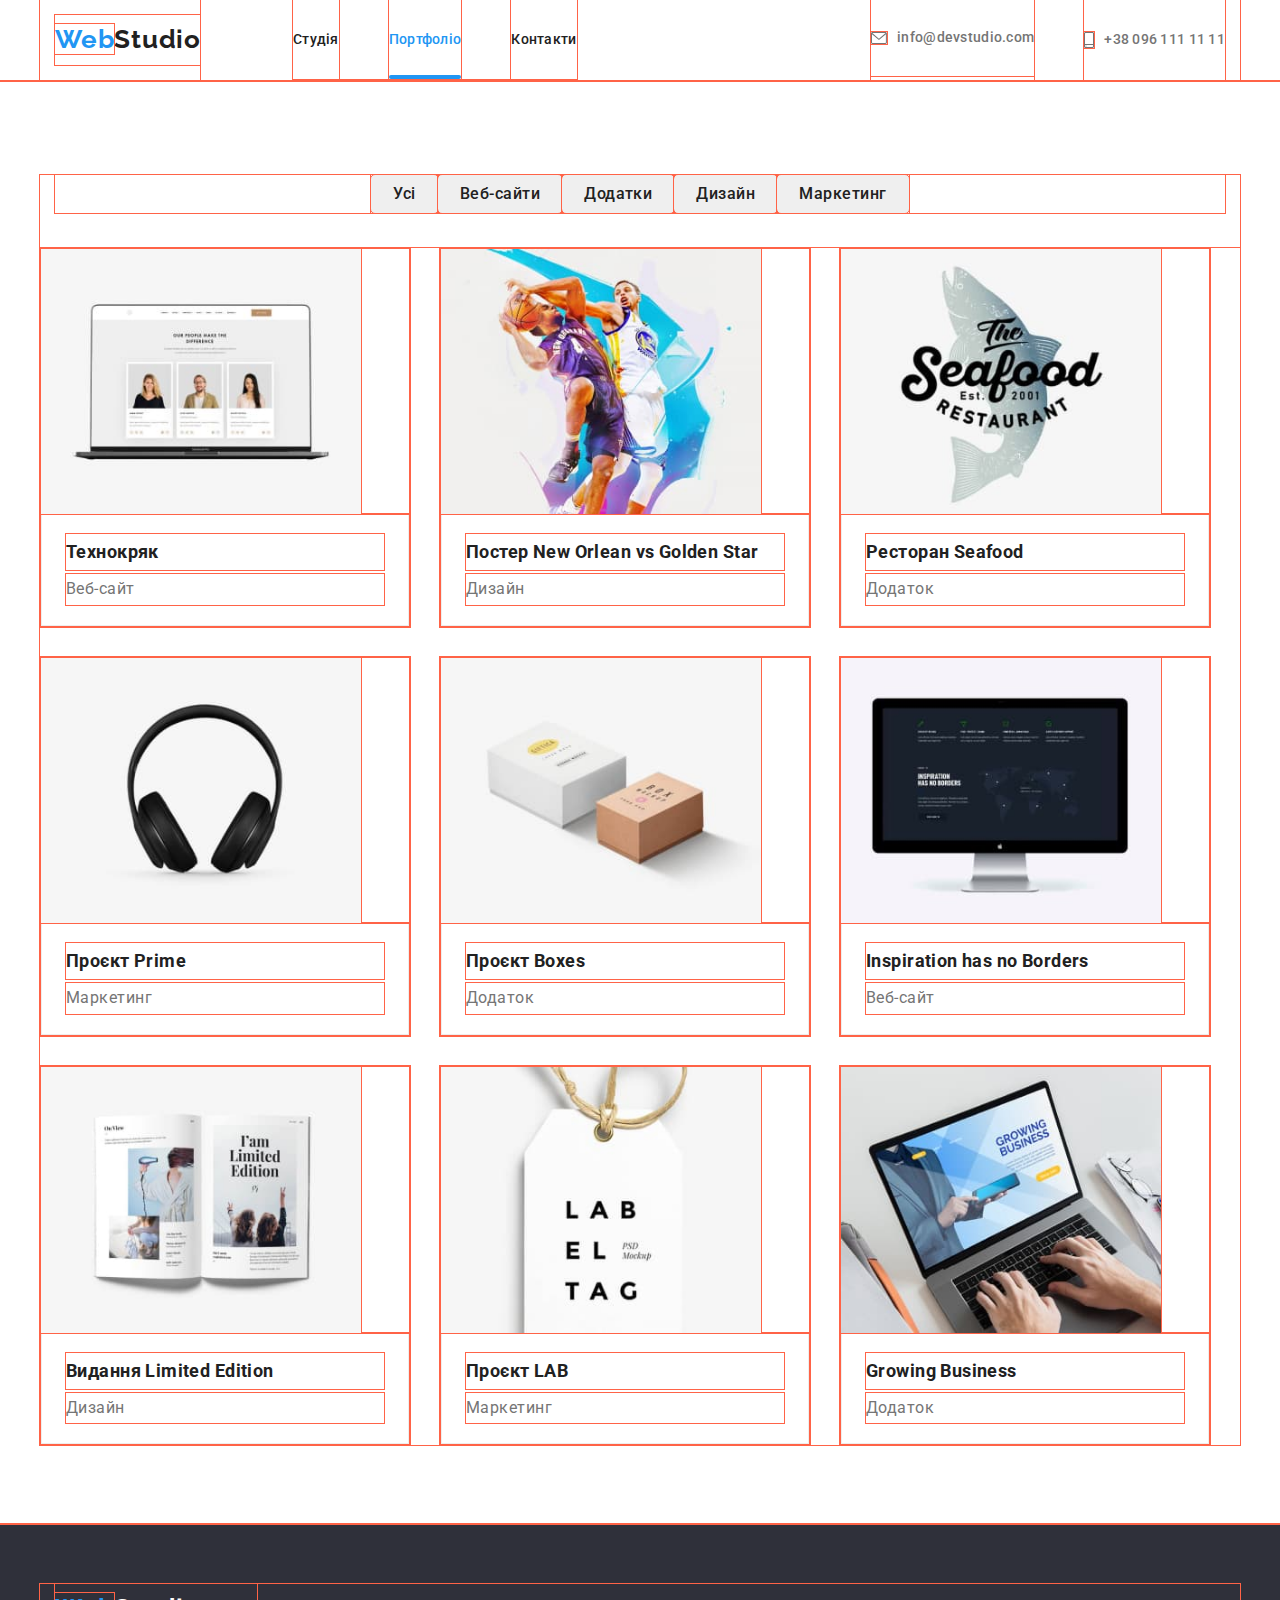
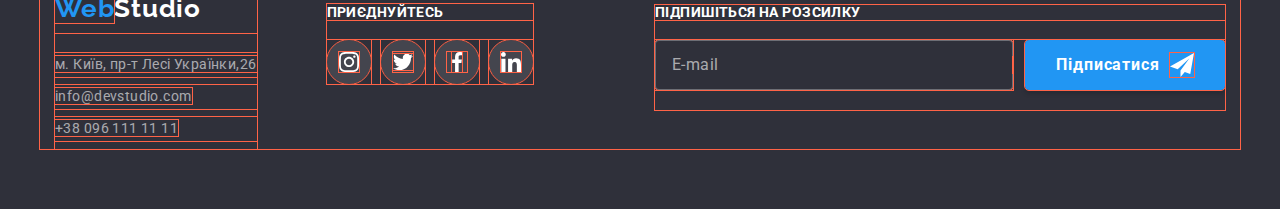
==== commit 29276a4f: "change portfolio" ====
--- a/portfolio.html
+++ b/portfolio.html
@@ -116,12 +116,13 @@
             <li class="item-work">
               <a class="work-link" href="">
                 <div class="work-details">
-                  <img
+                  <img class="team-img" srcset="./img/portfolio1/img1desk1x.jpg 270w, ./img/portfolio1/img1tab1x.jpg 354w, ./img/portfolio1/img1mob1x.jpg 450w, ./img/portfolio1/img1desk2x.jpg 540w, ./img/portfolio1/img1tab2x.jpg 708w, ./img/portfolio1/img1mob2x.jpg 900w" src="./img/portfolio1/img1mob1x.jpg" alt="сайт сторінки" sizes="(min-width: 1200px) 25vw,(min-width: 768px) 50vw, 100vw">
+                  <!-- <img
                     class="work-img"
                     src="./img/portfolio/technoquack.jpg"
                     alt="сайт сторінки"
                     width=""
-                  />
+                  /> -->
                   <p class="tex-details">
                     Ресурс пропонує комплексні пропозиції з різним рівнем функціоналу та сервісів.
                     Все це дозволить відвідувачу отримати вичерпні відомості про компанію чи
@@ -138,7 +139,8 @@
             <li class="item-work">
               <a class="work-link" href="">
                 <div class="work-details">
-                  <img class="work-img" src="./img/portfolio/poster.jpg" alt="постер" width="" />
+                  <img class="team-img" srcset="./img/portfolio1/img2desk1x.jpg 270w, ./img/portfolio1/img2tab1x.jpg 354w, ./img/portfolio1/img2mob1x.jpg 450w, ./img/portfolio1/img2desk2x.jpg 540w, ./img/portfolio1/img2tab2x.jpg 708w, ./img/portfolio1/img2mob2x.jpg 900w" src="./img/portfolio1/img2mob1x.jpg" alt="постер" sizes="(min-width: 1200px) 25vw,(min-width: 768px) 50vw, 100vw">
+                  <!-- <img class="work-img" src="./img/portfolio/poster.jpg" alt="постер" width="" /> -->
                   <p class="tex-details">
                     Ресурс пропонує комплексні пропозиції з різним рівнем функціоналу та сервісів.
                     Все це дозволить відвідувачу отримати вичерпні відомості про компанію чи
@@ -155,7 +157,8 @@
             <li class="item-work">
               <a class="work-link" href="">
                 <div class="work-details">
-                  <img class="work-img" src="./img/portfolio/seafood.jpg" alt="логотип" width="" />
+                  <img class="team-img" srcset="./img/portfolio1/img3desk1x.jpg 270w, ./img/portfolio1/img3tab1x.jpg 354w, ./img/portfolio1/img3mob1x.jpg 450w, ./img/portfolio1/img3desk2x.jpg 540w, ./img/portfolio1/img3tab2x.jpg 708w, ./img/portfolio1/img3mob2x.jpg 900w" src="./img/portfolio1/img3mob1x.jpg" alt="логотип" sizes="(min-width: 1200px) 25vw,(min-width: 768px) 50vw, 100vw">
+                  <!-- <img class="work-img" src="./img/portfolio/seafood.jpg" alt="логотип" width="" /> -->
                   <p class="tex-details">
                     Ресурс пропонує комплексні пропозиції з різним рівнем функціоналу та сервісів.
                     Все це дозволить відвідувачу отримати вичерпні відомості про компанію чи
@@ -172,7 +175,8 @@
             <li class="item-work">
               <a class="work-link" href="">
                 <div class="work-details">
-                  <img class="work-img" src="./img/portfolio/prime.jpg" alt="наушники" width="" />
+                  <img class="team-img" srcset="./img/portfolio1/img4desk1x.jpg 270w, ./img/portfolio1/img4tab1x.jpg 354w, ./img/portfolio1/img4mob1x.jpg 450w, ./img/portfolio1/img4desk2x.jpg 540w, ./img/portfolio1/img4tab2x.jpg 708w, ./img/portfolio1/img4mob2x.jpg 900w" src="./img/portfolio1/img4mob1x.jpg" alt="наушники" sizes="(min-width: 1200px) 25vw,(min-width: 768px) 50vw, 100vw">
+                  <!-- <img class="work-img" src="./img/portfolio/prime.jpg" alt="наушники" width="" /> -->
                   <p class="tex-details">
                     Ресурс пропонує комплексні пропозиції з різним рівнем функціоналу та сервісів.
                     Все це дозволить відвідувачу отримати вичерпні відомості про компанію чи
@@ -189,7 +193,8 @@
             <li class="item-work">
               <a class="work-link" href="">
                 <div class="work-details">
-                  <img class="work-img" src="./img/portfolio/boxes.jpg" alt="коробки" width="" />
+                  <img class="team-img" srcset="./img/portfolio1/img5desk1x.jpg 270w, ./img/portfolio1/img5tab1x.jpg 354w, ./img/portfolio1/img5mob1x.jpg 450w, ./img/portfolio1/img5desk2x.jpg 540w, ./img/portfolio1/img5tab2x.jpg 708w, ./img/portfolio1/img5mob2x.jpg 900w" src="./img/portfolio1/img5mob1x.jpg" alt="коробки" sizes="(min-width: 1200px) 25vw,(min-width: 768px) 50vw, 100vw">
+                  <!-- <img class="work-img" src="./img/portfolio/boxes.jpg" alt="коробки" width="" /> -->
                   <p class="tex-details">
                     Ресурс пропонує комплексні пропозиції з різним рівнем функціоналу та сервісів.
                     Все це дозволить відвідувачу отримати вичерпні відомості про компанію чи
@@ -206,12 +211,13 @@
             <li class="item-work">
               <a class="work-link" href="">
                 <div class="work-details">
-                  <img
+                  <img class="team-img" srcset="./img/portfolio1/img6desk1x.jpg 270w, ./img/portfolio1/img6tab1x.jpg 354w, ./img/portfolio1/img6mob1x.jpg 450w, ./img/portfolio1/img6desk2x.jpg 540w, ./img/portfolio1/img6tab2x.jpg 708w, ./img/portfolio1/img6mob2x.jpg 900w" src="./img/portfolio1/img6mob1x.jpg" alt="екран компютера" sizes="(min-width: 1200px) 25vw,(min-width: 768px) 50vw, 100vw">
+                  <!-- <img
                     class="work-img"
                     src="./img/portfolio/inspiration.jpg"
                     alt="екран компютера"
                     width=""
-                  />
+                  /> -->
                   <p class="tex-details">
                     Ресурс пропонує комплексні пропозиції з різним рівнем функціоналу та сервісів.
                     Все це дозволить відвідувачу отримати вичерпні відомості про компанію чи
@@ -228,7 +234,8 @@
             <li class="item-work">
               <a class="work-link" href="">
                 <div class="work-details">
-                  <img class="work-img" src="./img/portfolio/edition.jpg" alt="книга" width="" />
+                  <img class="team-img" srcset="./img/portfolio1/img7desk1x.jpg 270w, ./img/portfolio1/img7tab1x.jpg 354w, ./img/portfolio1/img7mob1x.jpg 450w, ./img/portfolio1/img7desk2x.jpg 540w, ./img/portfolio1/img7tab2x.jpg 708w, ./img/portfolio1/img7mob2x.jpg 900w" src="./img/portfolio1/img7mob1x.jpg" alt="книга" sizes="(min-width: 1200px) 25vw,(min-width: 768px) 50vw, 100vw">
+                  <!-- <img class="work-img" src="./img/portfolio/edition.jpg" alt="книга" width="" /> -->
                   <p class="tex-details">
                     Ресурс пропонує комплексні пропозиції з різним рівнем функціоналу та сервісів.
                     Все це дозволить відвідувачу отримати вичерпні відомості про компанію чи
@@ -245,12 +252,13 @@
             <li class="item-work">
               <a class="work-link" href="">
                 <div class="work-details">
-                  <img
+                  <img class="team-img" srcset="./img/portfolio1/img8desk1x.jpg 270w, ./img/portfolio1/img8tab1x.jpg 354w, ./img/portfolio1/img8mob1x.jpg 450w, ./img/portfolio1/img8desk2x.jpg 540w, ./img/portfolio1/img8tab2x.jpg 708w, ./img/portfolio1/img8mob2x.jpg 900w" src="./img/portfolio1/img8mob1x.jpg" alt="проект" sizes="(min-width: 1200px) 25vw,(min-width: 768px) 50vw, 100vw">
+                  <!-- <img
                     class="work-img"
                     src="./img/portfolio/project.jpg"
                     alt="проект"
                     width="370"
-                  />
+                  /> -->
                   <p class="tex-details">
                     Ресурс пропонує комплексні пропозиції з різним рівнем функціоналу та сервісів.
                     Все це дозволить відвідувачу отримати вичерпні відомості про компанію чи
@@ -267,12 +275,13 @@
             <li class="item-work">
               <a class="work-link" href="">
                 <div class="work-details">
-                  <img
+                  <img class="team-img" srcset="./img/portfolio1/img9desk1x.jpg 270w, ./img/portfolio1/img9tab1x.jpg 354w, ./img/portfolio1/img9mob1x.jpg 450w, ./img/portfolio1/img9desk2x.jpg 540w, ./img/portfolio1/img9tab2x.jpg 708w, ./img/portfolio1/img9mob2x.jpg 900w" src="./img/portfolio1/img9mob1x.jpg" alt="ноутбук" sizes="(min-width: 1200px) 25vw,(min-width: 768px) 50vw, 100vw">
+                  <!-- <img
                     class="work-img"
                     src="./img/portfolio/business.jpg"
                     alt="ноутбук"
                     width="370"
-                  />
+                  /> -->
                   <p class="tex-details">
                     Ресурс пропонує комплексні пропозиції з різним рівнем функціоналу та сервісів.
                     Все це дозволить відвідувачу отримати вичерпні відомості про компанію чи
--- a/css/main.min.css
+++ b/css/main.min.css
@@ -1 +1 @@
-:root{--primary-text-color: #757575;--secondary-tex-color: #212121;--link-color: #2196f3;--logo-color: #000000;--fons-color: #f5f5f5;--hero-color: #ffffff;--footer-color: #2f303a;--card-text-color: #757575;--color-active: #188ce8;--color-fon-team: #f5f4fa;--color-border: #eeeeee;--heder-border: #ececec;--color-box-shadow: rgba(0, 0, 0, 0.15);--color-text-shadow: rgba(0, 0, 0, 0.25);--color-footer-link: rgba(255, 255, 255, 0.6);--color-border-customers: #afb1b8;--transition-function: cubic-bezier(0.4, 0, 0.2, 1)}h1,h2,h3,h4,h5,h6,ul,p{margin:0;padding:0}body{font-family:Roboto,sans-serif;font-size:14px;line-height:1.7;letter-spacing:.03em;background:var(--hero-color);color:var(--primary-text-color)}.list{list-style:none}.visually-hidden{position:absolute;width:1px;height:1px;margin:-1px;border:0;padding:0;white-space:nowrap;-webkit-clip-path:inset(100%);clip-path:inset(100%);clip:rect(0 0 0 0);overflow:hidden}*{outline:1px solid tomato}.container{padding-left:15px;padding-right:15px;margin-left:auto;margin-right:auto}@media screen and (min-width: 480px){.container{width:480px}}@media screen and (min-width: 768px){.container{width:768px}}@media screen and (min-width: 1200px){.container{width:1200px}}.page-header{border-bottom:1px solid var(--heder-border)}@media screen and (max-width: 767px){.page-header{position:relative}}@media screen and (min-width: 768px){.heder-container{display:-webkit-box;display:-ms-flexbox;display:flex;-webkit-box-align:center;-ms-flex-align:center;align-items:center}}.menu-button{display:-webkit-inline-box;display:-ms-inline-flexbox;display:inline-flex;margin-left:auto;padding:0;border:none;background-color:var(--hero-color)}@media screen and (min-width: 768px){.menu-button{display:none}}.menu-button .icon-cross{display:none}.menu-button.is-open .icon-cross{display:block}.menu-button.is-open .icon-menu{display:none}.menu-container{background-color:#fff}@media screen and (max-width: 767px){.menu-container{display:none;position:absolute;top:100%;left:0;width:100%;padding-top:48px;padding-left:40px;padding-bottom:48px;padding-right:83px}.menu-container.is-open{display:block}}@media screen and (min-width: 768px){.menu-container{display:-webkit-box;display:-ms-flexbox;display:flex;width:100%}}@media screen and (max-width: 767px){.navigation__list{margin-bottom:302px}}@media screen and (min-width: 768px){.navigation__list{display:-webkit-box;display:-ms-flexbox;display:flex;margin-left:87px}}@media screen and (min-width: 1200px){.navigation__list{margin-left:92px}}@media screen and (max-width: 767px){.navigation__item{margin-bottom:32px}}@media screen and (min-width: 768px){.navigation__item{margin-right:50px;position:relative}.navigation__item:last-child{margin-right:0}}@media screen and (max-width: 767px){.navigation__link{text-decoration:none;font-weight:500;font-size:40px;line-height:47px;letter-spacing:.02em;color:#212121}}@media screen and (min-width: 768px){.navigation__link{display:block;padding-top:32px;padding-bottom:32px;text-decoration:none;font-weight:500;font-size:14px;line-height:1.1;letter-spacing:.02em;color:#212121}.navigation__link.carrent::after{content:"";display:block;width:100%;height:4px;bottom:0;background:var(--link-color);border-radius:2px;position:absolute;left:0;bottom:0;-webkit-transition:color 250ms var(--transition-function);transition:color 250ms var(--transition-function)}}.navigation:hover,.navigation:focus{color:var(--link-color)}.carrent{color:var(--link-color)}@media screen and (max-width: 767px){.contacts-list{margin-bottom:64px}}@media screen and (min-width: 768px){.contacts-list{margin-left:auto;padding-top:21px;padding-bottom:21px}}@media screen and (min-width: 1200px){.contacts-list{display:-webkit-box;display:-ms-flexbox;display:flex;margin-left:auto;padding-top:0;padding-bottom:0}}@media screen and (max-width: 767px){.contacts-list__item{margin-bottom:32px}}@media screen and (min-width: 768px){.contacts-list__item{margin-bottom:10px}.contacts-list__item:last-child{margin-bottom:0}}@media screen and (min-width: 1200px){.contacts-list__item{margin-bottom:0;margin-right:50px}.contacts-list__item:last-child{margin-right:0}}@media screen and (max-width: 767px){.contacts-list__link{text-decoration:none;font-weight:500;font-size:24px;line-height:28px;letter-spacing:.02em;color:#757575}}@media screen and (min-width: 768px){.contacts-list__link{display:-webkit-box;display:-ms-flexbox;display:flex;-webkit-box-align:center;-ms-flex-align:center;align-items:center;font-weight:500;text-decoration:none;font-size:14px;line-height:1.1px;letter-spacing:.02em;color:#757575}}@media screen and (min-width: 1200px){.contacts-list__link{display:-webkit-box;display:-ms-flexbox;display:flex;padding-top:32px;padding-bottom:32px;-webkit-box-align:center;-ms-flex-align:center;align-items:center;font-weight:500;text-decoration:none;font-size:14px;line-height:1.1px;letter-spacing:.02em;color:#757575}}.contacts-list__link:hover,.contacts-list__link:focus{color:var(--link-color)}.contacts-list__link:hover svg,.contacts-list__link:focus svg{fill:var(--color-active)}.icon-envelope,.icon-smartphone{fill:var(--card-text-color)}@media screen and (max-width: 767px){.icon-envelope,.icon-smartphone{display:none}}@media screen and (min-width: 768px){.icon-envelope,.icon-smartphone{margin-right:10px}}@media screen and (min-width: 768px){.social__list{display:none}}@media screen and (max-width: 767px){.social__list{display:-webkit-box;display:-ms-flexbox;display:flex}.social__item{margin-right:20px}.social__item:last-child{margin-right:0}.social__link{display:block;text-decoration:none;font-weight:500;font-size:18px;line-height:1.2;letter-spacing:.02em;color:#2196f3}.social__link:hover,.social__link:focus{color:var(--link-color)}}.navigation{display:-webkit-box;display:-ms-flexbox;display:flex;-webkit-box-align:center;-ms-flex-align:center;align-items:center}.navigation__logo{font-family:Raleway,sans-serif;font-weight:700;font-size:24px;line-height:1.7;letter-spacing:.03em;text-decoration:none;color:var(--secondary-tex-color)}@media screen and (min-width: 768px){.navigation__logo{font-size:26px;line-height:1.9}}@media screen and (min-width: 1200px){.navigation__logo{font-size:26px;line-height:1.9}}.navigation__accent{font-family:Raleway,sans-serif;color:var(--link-color)}.section-hero{padding:118px 60px;text-align:center}.section-hero__title{max-width:360px;margin-left:auto;margin-right:auto;margin-bottom:30px;font-weight:900;font-size:26px;line-height:1.7;text-align:center;letter-spacing:.06em;text-transform:uppercase;color:#fff}.section-hero__button{padding:10px 24px;font-weight:700;font-size:16px;line-height:1.9;letter-spacing:.06em;text-align:center;cursor:pointer;border:none;-webkit-box-shadow:0px 4px 4px var(--color-box-shadow);box-shadow:0px 4px 4px var(--color-box-shadow);border-radius:4px;color:#fff;background-color:var(--link-color)}.section-hero{background-repeat:no-repeat;background-size:cover;background-position:center;-webkit-box-flex:1;-ms-flex-positive:1;flex-grow:1}@media screen and (max-width: 767px){.section-hero{background-image:-webkit-gradient(linear, left top, right top, from(rgba(47, 48, 58, 0.4)), to(rgba(47, 48, 58, 0.4))),url(/img/hero/Headermob1x.jpg);background-image:linear-gradient(to right, rgba(47, 48, 58, 0.4), rgba(47, 48, 58, 0.4)),url(/img/hero/Headermob1x.jpg)}}@media screen and (max-width: 767px)and (min-device-pixel-ratio: 2),screen and (max-width: 767px)and (-webkit-min-device-pixel-ratio: 2),screen and (max-width: 767px)and (min-resolution: 192dpi),screen and (max-width: 767px)and (min-resolution: 2dppx){.section-hero{background-image:-webkit-gradient(linear, left top, right top, from(rgba(47, 48, 58, 0.4)), to(rgba(47, 48, 58, 0.4))),url(/img/hero/Header\ mob2x.jpg);background-image:linear-gradient(to right, rgba(47, 48, 58, 0.4), rgba(47, 48, 58, 0.4)),url(/img/hero/Header\ mob2x.jpg)}}@media screen and (min-width: 768px){.section-hero{background-image:-webkit-gradient(linear, left top, right top, from(rgba(47, 48, 58, 0.4)), to(rgba(47, 48, 58, 0.4))),url(/img/hero/Header\ tab1x.jpg);background-image:linear-gradient(to right, rgba(47, 48, 58, 0.4), rgba(47, 48, 58, 0.4)),url(/img/hero/Header\ tab1x.jpg)}}@media screen and (min-width: 768px)and (min-device-pixel-ratio: 2),screen and (min-width: 768px)and (-webkit-min-device-pixel-ratio: 2),screen and (min-width: 768px)and (min-resolution: 192dpi),screen and (min-width: 768px)and (min-resolution: 2dppx){.section-hero{background-image:-webkit-gradient(linear, left top, right top, from(rgba(47, 48, 58, 0.4)), to(rgba(47, 48, 58, 0.4))),url(/img/hero/Header\ tab2x.jpg);background-image:linear-gradient(to right, rgba(47, 48, 58, 0.4), rgba(47, 48, 58, 0.4)),url(/img/hero/Header\ tab2x.jpg)}}@media screen and (min-width: 1200px){.section-hero{max-width:1600px;min-height:600px;margin-left:auto;margin-right:auto;background-image:-webkit-gradient(linear, left top, right top, from(rgba(47, 48, 58, 0.4)), to(rgba(47, 48, 58, 0.4))),url(/img/hero/Header\ des1x.jpg);background-image:linear-gradient(to right, rgba(47, 48, 58, 0.4), rgba(47, 48, 58, 0.4)),url(/img/hero/Header\ des1x.jpg)}}@media screen and (min-width: 1200px)and (min-device-pixel-ratio: 2),screen and (min-width: 1200px)and (-webkit-min-device-pixel-ratio: 2),screen and (min-width: 1200px)and (min-resolution: 192dpi),screen and (min-width: 1200px)and (min-resolution: 2dppx){.section-hero{background-image:-webkit-gradient(linear, left top, right top, from(rgba(47, 48, 58, 0.4)), to(rgba(47, 48, 58, 0.4))),url(/img/hero/Heder\ des2x.jpg);background-image:linear-gradient(to right, rgba(47, 48, 58, 0.4), rgba(47, 48, 58, 0.4)),url(/img/hero/Heder\ des2x.jpg)}}.section{padding-top:60px;padding-bottom:60px}@media screen and (min-width: 768px){.section{padding-top:94px;padding-bottom:94px}}@media screen and (min-width: 1200px){.section{padding-top:94px;padding-bottom:94px}}.section-title{font-weight:700;font-size:28px;line-height:1.2;text-align:center;letter-spacing:.03em;color:var(--secondary-tex-color)}@media screen and (min-width: 768px){.section-title{font-size:36px;line-height:1.7}}@media screen and (min-width: 1200px){.section-title{font-size:36px;line-height:1.7}}@media screen and (min-width: 768px){.features-list{display:-webkit-box;display:-ms-flexbox;display:flex;-ms-flex-wrap:wrap;flex-wrap:wrap;margin:-15px}}@media screen and (min-width: 1200px){.features-list{display:-webkit-box;display:-ms-flexbox;display:flex;margin:0}}.features-list__item{margin-bottom:30px}@media screen and (min-width: 768px){.features-list__item{max-width:354px;margin:15px}}@media screen and (min-width: 1200px){.features-list__item{max-width:270px;margin:0 30px 0 0}.features-list__item:last-child{margin-right:0}}.features-list__icon{height:120px;background:#f5f4fa;border-radius:4px;margin-bottom:30px;display:-webkit-box;display:-ms-flexbox;display:flex;-webkit-box-align:center;-ms-flex-align:center;align-items:center;-webkit-box-pack:center;-ms-flex-pack:center;justify-content:center}@media screen and (min-width: 768px){.features-list__icon{padding:0;height:120px;-webkit-box-align:center;-ms-flex-align:center;align-items:center;-webkit-box-pack:center;-ms-flex-pack:center;justify-content:center;background-color:var(--color-fon-team);border-radius:4px}}@media screen and (min-width: 1200px){.features-list__icon{padding:0;height:120px;-webkit-box-align:center;-ms-flex-align:center;align-items:center;-webkit-box-pack:center;-ms-flex-pack:center;justify-content:center;background-color:var(--color-fon-team);border-radius:4px}}.features-list__title{margin-bottom:10px;max-width:450px;font-weight:700;font-size:14px;line-height:1.14;letter-spacing:.03em;text-transform:uppercase;color:#212121;text-align:center}@media screen and (min-width: 768px){.features-list__title{text-align:left}}@media screen and (min-width: 1200px){.features-list__title{text-align:left}}.section-specifics{padding-top:0;padding-bottom:94px}@media screen and (max-width: 1199px){.section-specifics{display:none}}.section-specifics__list{display:-webkit-box;display:-ms-flexbox;display:flex}.section-specifics__img{display:block;height:auto;max-width:100%}.section-specifics__item{width:370px;height:294px;margin-right:30px}.section-specifics__item:last-child{margin-right:0}.section-specifics__text{font-weight:700;font-size:14px;line-height:1.14;text-align:center;text-transform:uppercase;color:var(--hero-color);position:absolute;display:-webkit-box;display:-ms-flexbox;display:flex;width:370px;height:70px;-webkit-box-align:center;-ms-flex-align:center;align-items:center;-webkit-box-pack:center;-ms-flex-pack:center;justify-content:center;bottom:0}.section-specifics__bloc{position:relative}.section-specifics__bloc::before{content:"";position:absolute;bottom:0;left:0;display:block;width:370px;height:70px;background-color:rgba(47,48,58,.8)}.specifics{margin-bottom:50px}.team-item-social{display:-webkit-box;display:-ms-flexbox;display:flex;-webkit-box-pack:center;-ms-flex-pack:center;justify-content:center;margin-top:16px}.social-item{margin-right:10px}.social-item:last-child{margin-right:0}.icon-link-team{width:44px;height:44px;display:-webkit-box;display:-ms-flexbox;display:flex;-webkit-box-pack:center;-ms-flex-pack:center;justify-content:center;-webkit-box-align:center;-ms-flex-align:center;align-items:center;border-radius:50%;fill:var(--color-border-customers);-webkit-transition:background-color 250ms var(--transition-function),fill 250ms var(--transition-function);transition:background-color 250ms var(--transition-function),fill 250ms var(--transition-function)}.icon-link-team:hover,.icon-link-team:focus{fill:var(--hero-color);background-color:var(--link-color)}.team{margin-bottom:50px}.team-img{display:block;height:auto;max-width:100%;border-radius:0px}.conteiner-title{padding-top:30px;padding-bottom:30px;text-align:center}.item-team{-webkit-box-shadow:0px 1px 3px rgba(0,0,0,.12),0px 1px 1px rgba(0,0,0,.14),0px 2px 1px rgba(0,0,0,.2);box-shadow:0px 1px 3px rgba(0,0,0,.12),0px 1px 1px rgba(0,0,0,.14),0px 2px 1px rgba(0,0,0,.2);border-radius:0px 0px 4px 4px;background:var(--hero-color)}@media screen and (min-width: 768px){.item-team{max-width:354px;-ms-flex-preferred-size:50%;flex-basis:50%;margin:15px}}@media screen and (min-width: 1200px){.item-team{margin:0 30px 0 0}.item-team:last-child{margin-right:0}}.section-team{background-color:var(--color-fon-team)}.team-title{margin-bottom:10px;font-weight:500;font-size:16px;line-height:1.19;letter-spacing:.03em;color:var(--secondary-tex-color)}.team-text{font-weight:400;font-size:16px;line-height:1.19;letter-spacing:.03em;color:var(--card-text-color)}@media screen and (min-width: 768px){.team-list{display:-webkit-box;display:-ms-flexbox;display:flex;-ms-flex-wrap:wrap;flex-wrap:wrap;margin:-15px}}@media screen and (min-width: 1200px){.team-list{display:-webkit-box;display:-ms-flexbox;display:flex;-ms-flex-wrap:nowrap;flex-wrap:nowrap;margin:0}}.customer{margin-bottom:30px}@media screen and (min-width: 1200px){.customer{margin-bottom:50px}}.customer__list{display:-webkit-box;display:-ms-flexbox;display:flex;-ms-flex-wrap:wrap;flex-wrap:wrap}@media screen and (min-width: 768px){.customer__list{margin:-15px}}@media screen and (min-width: 480px){.customer__list{margin:-15px}}@media screen and (min-width: 1200px){.customer__list{margin:0;-ms-flex-wrap:nowrap;flex-wrap:nowrap}}.customer__item{-ms-flex-preferred-size:50%;flex-basis:50%;max-width:210px}@media screen and (min-width: 480px){.customer__item{margin:15px}}@media screen and (min-width: 768px){.customer__item{margin:15px;-ms-flex-preferred-size:33.333%;flex-basis:33.333%;max-width:226px}}@media screen and (min-width: 1200px){.customer__item{margin:0 30px 0 0;margin-right:30px;max-width:170px}.customer__item:last-child{margin-right:0}}.customer__link{height:92px;border-radius:4px;border:1px solid var(--color-border-customers);-webkit-box-align:center;-ms-flex-align:center;align-items:center;-webkit-box-pack:center;-ms-flex-pack:center;justify-content:center;display:-webkit-box;display:-ms-flexbox;display:flex;fill:var(--color-border-customers);-webkit-transition:fill 250ms var(--transition-function);transition:fill 250ms var(--transition-function)}.customer__link:hover,.customer__link:focus{border:1px solid var(--link-color);fill:var(--link-color)}.footer{padding-top:60px;padding-bottom:60px;background-color:var(--footer-color)}@media screen and (min-width: 1200px){.foter-conteiner{display:-webkit-box;display:-ms-flexbox;display:flex;-webkit-box-align:baseline;-ms-flex-align:baseline;align-items:baseline}}@media screen and (min-width: 1200px){.conteiner-address{margin-right:70px}}@media screen and (min-width: 768px){.address-positions{display:-webkit-box;display:-ms-flexbox;display:flex;-webkit-box-align:baseline;-ms-flex-align:baseline;align-items:baseline;-webkit-box-pack:space-evenly;-ms-flex-pack:space-evenly;justify-content:space-evenly;margin-bottom:60px}}@media screen and (min-width: 1200px){.address-positions{margin-bottom:0}}.footer-logo{display:block;margin-bottom:20px;text-align:center;font-family:Raleway,sans-serif;font-style:normal;font-weight:700;font-size:24px;line-height:1.2;letter-spacing:.03em;text-decoration:none;color:var(--hero-color)}.footer-logo__accent{font-family:Raleway,sans-serif;color:var(--link-color)}@media screen and (min-width: 768px){.footer-logo{font-size:26px;line-height:1.9}}@media screen and (min-width: 1200px){.footer-logo{font-size:26px;line-height:1.9;text-align:left}}.address{font-style:normal}@media screen and (max-width: 1199px){.address{text-align:center;margin-bottom:60px}}.address__list{display:block}.address__item{margin-bottom:8px}.address__link{font-weight:400;font-size:14px;line-height:1.7;letter-spacing:.03em;text-decoration:none;color:var(--color-footer-link);-webkit-transition:color 250ms var(--transition-function);transition:color 250ms var(--transition-function)}.address__link:hover,.address__link:focus{color:var(--hero-color)}@media screen and (max-width: 1199px){.icon-footer{text-align:center}}@media screen and (max-width: 767px){.icon-footer{margin-bottom:60px}}.icon-footer__text{margin-bottom:20px;font-weight:700;font-size:14px;line-height:16px;letter-spacing:.03em;text-transform:uppercase;color:var(--hero-color)}.icon-footer__list{display:-webkit-box;display:-ms-flexbox;display:flex;-webkit-box-align:center;-ms-flex-align:center;align-items:center;-webkit-box-pack:center;-ms-flex-pack:center;justify-content:center}.icon-footer__item{margin-right:10px}.icon-footer__item:last-child{margin-right:0}.icon-footer__link{display:-webkit-box;display:-ms-flexbox;display:flex;-webkit-box-pack:center;-ms-flex-pack:center;justify-content:center;-webkit-box-align:center;-ms-flex-align:center;align-items:center;width:44px;height:44px;border-radius:50%;fill:var(--hero-color);background-color:rgba(255,255,255,.1);-webkit-transition:background-color 250ms var(--transition-function);transition:background-color 250ms var(--transition-function)}.icon-footer__link:hover,.icon-footer__link:focus{background-color:var(--link-color)}@media screen and (min-width: 1200px){.subscription{margin-left:auto;display:block}}.subscription__form{display:-webkit-box;display:-ms-flexbox;display:flex}@media screen and (max-width: 1199px){.subscription__form{-webkit-box-orient:vertical;-webkit-box-direction:normal;-ms-flex-direction:column;flex-direction:column;-webkit-box-pack:center;-ms-flex-pack:center;justify-content:center;-webkit-box-align:center;-ms-flex-align:center;align-items:center}}.subscription__text{margin-bottom:20px;font-weight:700;font-size:14px;line-height:1.1;letter-spacing:.03em;text-transform:uppercase;color:var(--hero-color)}@media screen and (max-width: 1199px){.subscription__text{text-align:center}}.subscription__mail{margin-bottom:20px;position:relative}@media screen and (min-width: 1200px){.subscription__mail{margin-right:12px}}.subscription__mail input::-webkit-input-placeholder{font-size:16px;line-height:1.2;letter-spacing:.03em;display:-webkit-box;display:flex;-webkit-box-align:center;align-items:center;color:rgba(255,255,255,.6)}.subscription__mail input::-moz-placeholder{font-size:16px;line-height:1.2;letter-spacing:.03em;display:flex;align-items:center;color:rgba(255,255,255,.6)}.subscription__mail input:-ms-input-placeholder{font-size:16px;line-height:1.2;letter-spacing:.03em;display:-ms-flexbox;display:flex;-ms-flex-align:center;align-items:center;color:rgba(255,255,255,.6)}.subscription__mail input::-ms-input-placeholder{font-size:16px;line-height:1.2;letter-spacing:.03em;display:-ms-flexbox;display:flex;-ms-flex-align:center;align-items:center;color:rgba(255,255,255,.6)}.subscription__mail input::placeholder{font-size:16px;line-height:1.2;letter-spacing:.03em;display:-webkit-box;display:-ms-flexbox;display:flex;-webkit-box-align:center;-ms-flex-align:center;align-items:center;color:rgba(255,255,255,.6)}.subscription__input{width:450px;height:50px;border:1px solid rgba(255,255,255,.3);border-radius:4px;background:var(--footer-color);padding-left:16px;color:var(--hero-color)}@media screen and (min-width: 1200px){.subscription__input{width:358px;height:50px}}.subscription__button{display:-webkit-box;display:-ms-flexbox;display:flex;-webkit-box-pack:center;-ms-flex-pack:center;justify-content:center;-webkit-box-align:center;-ms-flex-align:center;align-items:center;width:200px;height:50px;font-weight:700;font-size:16px;line-height:30px;cursor:pointer;letter-spacing:.06em;border:none;color:var(--hero-color);background:var(--link-color);-webkit-box-shadow:0px 4px 4px rgba(0,0,0,.15);box-shadow:0px 4px 4px rgba(0,0,0,.15);border-radius:4px;-webkit-transition:background-color 250ms var(--transition-function);transition:background-color 250ms var(--transition-function)}.subscription__button:hover,.subscription__button:focus{background-color:var(--color-active)}.subscription__icon{margin-left:10px}.portfolio-button{display:-webkit-box;display:-ms-flexbox;display:flex;margin-bottom:50px}@media screen and (max-width: 767px){.portfolio-button{-ms-flex-wrap:wrap;flex-wrap:wrap;-webkit-column-gap:8px;-moz-column-gap:8px;column-gap:8px;row-gap:15px;max-width:326px}}@media screen and (min-width: 768px){.portfolio-button{-webkit-box-pack:center;-ms-flex-pack:center;justify-content:center}}.portfolio-button__link{padding:6px 22px;cursor:pointer;border:none;border-radius:4px;font-family:inherit;font-weight:500;font-size:16px;line-height:1.6;letter-spacing:.03em;color:var(--secondary-tex-color);-webkit-transition:color 250ms var(--transition-function),background-color 250ms var(--transition-function);transition:color 250ms var(--transition-function),background-color 250ms var(--transition-function)}.portfolio-button__link:active,.portfolio-button__link:hover,.portfolio-button__link:focus{-webkit-box-shadow:0px 3px 1px rgba(0,0,0,.1),0px 1px 2px rgba(0,0,0,.08),0px 2px 2px rgba(0,0,0,.12);box-shadow:0px 3px 1px rgba(0,0,0,.1),0px 1px 2px rgba(0,0,0,.08),0px 2px 2px rgba(0,0,0,.12);background-color:var(--link-color);color:var(--hero-color)}.section-button{display:-webkit-box;display:-ms-flexbox;display:flex;-webkit-box-pack:center;-ms-flex-pack:center;justify-content:center}.item-button{margin-right:8px}.item-button:last-child{margin-right:0}.section-button{margin-bottom:50px}.work-details{position:relative;overflow:hidden}.tex-details{font-size:18px;line-height:1.5;color:var(--hero-color);position:absolute;padding:63px 24px;width:370px;height:294px;top:0;left:0;background:rgba(33,150,243,.9);-webkit-transform:translateY(100%);transform:translateY(100%);-webkit-transition:-webkit-transform 250ms;transition:-webkit-transform 250ms;transition:transform 250ms;transition:transform 250ms, -webkit-transform 250ms}.item-work:hover .tex-details{-webkit-transform:translateY(0);transform:translateY(0)}@media screen and (min-width: 768px){.section-work{display:-webkit-box;display:-ms-flexbox;display:flex;-ms-flex-wrap:wrap;flex-wrap:wrap;margin:-15px}}.work-link{display:block;text-decoration:none}.work-link:hover,.work-link:focus{-webkit-box-shadow:0px 1px 1px rgba(0,0,0,.12),0px 4px 4px rgba(0,0,0,.06),1px 4px 6px rgba(0,0,0,.16);box-shadow:0px 1px 1px rgba(0,0,0,.12),0px 4px 4px rgba(0,0,0,.06),1px 4px 6px rgba(0,0,0,.16)}.item-work{background:var(--hero-color);border:1px solid var(--color-border)}@media screen and (max-width: 479px){.item-work{width:100%;margin-bottom:30px}}@media screen and (min-width: 768px){.item-work{margin:15px;-ms-flex-preferred-size:50%;flex-basis:50%;max-width:354px}}@media screen and (min-width: 1200px){.item-work{max-width:370px;margin:0 30px 30px 0}}@media screen and (min-width: 1200px){.item-work:nth-last-child(-n+3){margin-bottom:0}}@media screen and (min-width: 1200px){.item-work:nth-child(3n){margin-right:0}}.work-title{margin-bottom:4px;font-weight:700;font-size:18px;line-height:2;color:var(--secondary-tex-color)}.work-text{font-size:16px;line-height:1.9;letter-spacing:.03em;color:var(--card-text-color)}.work-img{display:block;height:auto;max-width:100%;border-radius:0px}.title-text{border-right:1px solid var(--color-border);border-bottom:1px solid var(--color-border);border-left:1px solid var(--color-border);padding:20px 24px}.backdrop{position:fixed;top:0;left:0;width:100%;height:100vh;background:rgba(0,0,0,.2);overflow-y:scroll}.modal{width:450px;min-height:609px;position:absolute;top:50%;left:50%;-webkit-transform:translate(-50%, -50%);transform:translate(-50%, -50%);background:var(--hero-color);-webkit-box-shadow:0px 1px 3px rgba(0,0,0,.12),0px 1px 1px rgba(0,0,0,.14),0px 2px 1px rgba(0,0,0,.2);box-shadow:0px 1px 3px rgba(0,0,0,.12),0px 1px 1px rgba(0,0,0,.14),0px 2px 1px rgba(0,0,0,.2);border-radius:4px}@media screen and (min-width: 1200px){.modal{width:528px;min-height:581px}}.is-hidden{opacity:0;visibility:hidden;pointer-events:none}.close-button{position:absolute;top:8px;right:8px;background:var(--hero-color);width:30px;height:30px;fill:var(--logo-color);border-radius:50%;border:1px solid rgba(0,0,0,.1);cursor:pointer;display:-webkit-box;display:-ms-flexbox;display:flex;-webkit-box-align:center;-ms-flex-align:center;align-items:center;-webkit-box-pack:center;-ms-flex-pack:center;justify-content:center;-webkit-transition:fill 250ms var(--transition-function);transition:fill 250ms var(--transition-function)}.close-button:hover{fill:var(--link-color)}textarea{resize:none}.form{padding:40px 40px}.form-title{margin-bottom:12px;font-weight:700;font-size:20px;line-height:1.5;text-align:center;letter-spacing:.03em;color:var(--secondary-tex-color)}.form-conteiner{margin-bottom:20px}.form-field{display:-webkit-box;display:-ms-flexbox;display:flex;-webkit-box-orient:vertical;-webkit-box-direction:normal;-ms-flex-direction:column;flex-direction:column;margin-bottom:10px}.form-field:last-child{margin-bottom:0}.form-field input{border:1px solid rgba(33,33,33,.2);border-radius:4px;height:40px;width:100%;padding-left:42px;outline:none;-webkit-transition:fill 250ms var(--transition-function);transition:fill 250ms var(--transition-function)}.form-field label{margin-bottom:4px}.form-field textarea{padding:12px 16px;outline:none;border:1px solid rgba(33,33,33,.2);border-radius:4px;height:120px}.form-field textarea::-webkit-input-placeholder{font-size:12px;line-height:1.2;letter-spacing:.01em;color:rgba(117,117,117,.5)}.form-field textarea::-moz-placeholder{font-size:12px;line-height:1.2;letter-spacing:.01em;color:rgba(117,117,117,.5)}.form-field textarea:-ms-input-placeholder{font-size:12px;line-height:1.2;letter-spacing:.01em;color:rgba(117,117,117,.5)}.form-field textarea::-ms-input-placeholder{font-size:12px;line-height:1.2;letter-spacing:.01em;color:rgba(117,117,117,.5)}.form-field textarea::placeholder{font-size:12px;line-height:1.2;letter-spacing:.01em;color:rgba(117,117,117,.5)}.form-field input:focus+svg{fill:var(--link-color)}.form-field input:focus{border:1px solid var(--link-color);border-radius:4px}.form-field textarea:focus{border:1px solid var(--link-color);border-radius:4px}.form-label{font-size:12px;line-height:1.2;letter-spacing:.01em;color:var(--card-text-color)}.input-wrap{position:relative}.icon-form{position:absolute;top:50%;left:12px;-webkit-transform:translateY(-50%);transform:translateY(-50%)}.form-coordination{margin-bottom:30px}.form-button{margin:0 auto;padding:10px 52px;background:var(--link-color);-webkit-box-shadow:0px 4px 4px rgba(0,0,0,.15);box-shadow:0px 4px 4px rgba(0,0,0,.15);border-radius:4px;border:none;font-weight:700;font-size:16px;line-height:1.9;display:-webkit-box;display:-ms-flexbox;display:flex;letter-spacing:.06em;cursor:pointer;color:var(--hero-color);-webkit-transition:background-color 250ms var(--transition-function);transition:background-color 250ms var(--transition-function)}.form-button:hover,.form-button:focus{background-color:var(--color-active)}.checkbox-form{margin-right:7px;width:16px;height:15px;display:-webkit-box;display:-ms-flexbox;display:flex;-webkit-box-align:center;-ms-flex-align:center;align-items:center;-webkit-box-pack:center;-ms-flex-pack:center;justify-content:center;border-radius:2px;border:2px solid var(--secondary-tex-color)}.form-coordination input:checked+label .checkbox-form{background:var(--link-color);border:1px solid var(--link-color);background-origin:border-box}.checkbox-form svg{display:none}.form-coordination input:checked+label .checkbox-form svg{display:block}.label-conteiner{display:-webkit-box;display:-ms-flexbox;display:flex;-webkit-box-align:center;-ms-flex-align:center;align-items:center;-webkit-box-pack:center;-ms-flex-pack:center;justify-content:center}.link-coordination{text-decoration:none;margin-left:5px;color:var(--link-color)}.link-coordination::after{content:"";display:block;width:100%;height:1px;background:var(--link-color)}/*# sourceMappingURL=main.min.css.map */+:root{--primary-text-color: #757575;--secondary-tex-color: #212121;--link-color: #2196f3;--logo-color: #000000;--fons-color: #f5f5f5;--hero-color: #ffffff;--footer-color: #2f303a;--card-text-color: #757575;--color-active: #188ce8;--color-fon-team: #f5f4fa;--color-border: #eeeeee;--heder-border: #ececec;--color-box-shadow: rgba(0, 0, 0, 0.15);--color-text-shadow: rgba(0, 0, 0, 0.25);--color-footer-link: rgba(255, 255, 255, 0.6);--color-border-customers: #afb1b8;--transition-function: cubic-bezier(0.4, 0, 0.2, 1)}h1,h2,h3,h4,h5,h6,ul,p{margin:0;padding:0}body{font-family:Roboto,sans-serif;font-size:14px;line-height:1.7;letter-spacing:.03em;background:var(--hero-color);color:var(--primary-text-color)}.list{list-style:none}.visually-hidden{position:absolute;width:1px;height:1px;margin:-1px;border:0;padding:0;white-space:nowrap;-webkit-clip-path:inset(100%);clip-path:inset(100%);clip:rect(0 0 0 0);overflow:hidden}*{outline:1px solid tomato}.container{padding-left:15px;padding-right:15px;margin-left:auto;margin-right:auto}@media screen and (min-width: 480px){.container{width:480px}}@media screen and (min-width: 768px){.container{width:768px}}@media screen and (min-width: 1200px){.container{width:1200px}}.page-header{border-bottom:1px solid var(--heder-border)}@media screen and (max-width: 767px){.page-header{position:relative}}@media screen and (min-width: 768px){.heder-container{display:-webkit-box;display:-ms-flexbox;display:flex;-webkit-box-align:center;-ms-flex-align:center;align-items:center}}.menu-button{display:-webkit-inline-box;display:-ms-inline-flexbox;display:inline-flex;margin-left:auto;padding:0;border:none;background-color:var(--hero-color)}@media screen and (min-width: 768px){.menu-button{display:none}}.menu-button .icon-cross{display:none}.menu-button.is-open .icon-cross{display:block}.menu-button.is-open .icon-menu{display:none}.menu-container{background-color:#fff}@media screen and (max-width: 767px){.menu-container{z-index:6}}@media screen and (max-width: 767px){.menu-container{display:none;position:absolute;top:100%;left:0;width:100%;padding-top:48px;padding-left:40px;padding-bottom:48px;padding-right:83px}.menu-container.is-open{display:block}}@media screen and (min-width: 768px){.menu-container{display:-webkit-box;display:-ms-flexbox;display:flex;width:100%}}@media screen and (max-width: 767px){.navigation__list{margin-bottom:302px}}@media screen and (min-width: 768px){.navigation__list{display:-webkit-box;display:-ms-flexbox;display:flex;margin-left:87px}}@media screen and (min-width: 1200px){.navigation__list{margin-left:92px}}@media screen and (max-width: 767px){.navigation__item{margin-bottom:32px}}@media screen and (min-width: 768px){.navigation__item{margin-right:50px;position:relative}.navigation__item:last-child{margin-right:0}}@media screen and (max-width: 767px){.navigation__link{text-decoration:none;font-weight:500;font-size:40px;line-height:47px;letter-spacing:.02em;color:#212121}}@media screen and (min-width: 768px){.navigation__link{display:block;padding-top:32px;padding-bottom:32px;text-decoration:none;font-weight:500;font-size:14px;line-height:1.1;letter-spacing:.02em;color:#212121}.navigation__link.carrent::after{content:"";display:block;width:100%;height:4px;bottom:0;background:var(--link-color);border-radius:2px;position:absolute;left:0;bottom:0;-webkit-transition:color 250ms var(--transition-function);transition:color 250ms var(--transition-function)}}.navigation:hover,.navigation:focus{color:var(--link-color)}.carrent{color:var(--link-color)}@media screen and (max-width: 767px){.contacts-list{margin-bottom:64px}}@media screen and (min-width: 768px){.contacts-list{margin-left:auto;padding-top:21px;padding-bottom:21px}}@media screen and (min-width: 1200px){.contacts-list{display:-webkit-box;display:-ms-flexbox;display:flex;margin-left:auto;padding-top:0;padding-bottom:0}}@media screen and (max-width: 767px){.contacts-list__item{margin-bottom:32px}}@media screen and (min-width: 768px){.contacts-list__item{margin-bottom:10px}.contacts-list__item:last-child{margin-bottom:0}}@media screen and (min-width: 1200px){.contacts-list__item{margin-bottom:0;margin-right:50px}.contacts-list__item:last-child{margin-right:0}}@media screen and (max-width: 767px){.contacts-list__link{text-decoration:none;font-weight:500;font-size:24px;line-height:28px;letter-spacing:.02em;color:#757575}}@media screen and (min-width: 768px){.contacts-list__link{display:-webkit-box;display:-ms-flexbox;display:flex;-webkit-box-align:center;-ms-flex-align:center;align-items:center;font-weight:500;text-decoration:none;font-size:14px;line-height:1.1px;letter-spacing:.02em;color:#757575}}@media screen and (min-width: 1200px){.contacts-list__link{display:-webkit-box;display:-ms-flexbox;display:flex;padding-top:32px;padding-bottom:32px;-webkit-box-align:center;-ms-flex-align:center;align-items:center;font-weight:500;text-decoration:none;font-size:14px;line-height:1.1px;letter-spacing:.02em;color:#757575}}.contacts-list__link:hover,.contacts-list__link:focus{color:var(--link-color)}.contacts-list__link:hover svg,.contacts-list__link:focus svg{fill:var(--color-active)}.icon-envelope,.icon-smartphone{fill:var(--card-text-color)}@media screen and (max-width: 767px){.icon-envelope,.icon-smartphone{display:none}}@media screen and (min-width: 768px){.icon-envelope,.icon-smartphone{margin-right:10px}}@media screen and (min-width: 768px){.social__list{display:none}}@media screen and (max-width: 767px){.social__list{display:-webkit-box;display:-ms-flexbox;display:flex}.social__item{margin-right:20px}.social__item:last-child{margin-right:0}.social__link{display:block;text-decoration:none;font-weight:500;font-size:18px;line-height:1.2;letter-spacing:.02em;color:#2196f3}.social__link:hover,.social__link:focus{color:var(--link-color)}}.navigation{display:-webkit-box;display:-ms-flexbox;display:flex;-webkit-box-align:center;-ms-flex-align:center;align-items:center}.navigation__logo{font-family:Raleway,sans-serif;font-weight:700;font-size:24px;line-height:1.7;letter-spacing:.03em;text-decoration:none;color:var(--secondary-tex-color)}@media screen and (min-width: 768px){.navigation__logo{font-size:26px;line-height:1.9}}@media screen and (min-width: 1200px){.navigation__logo{font-size:26px;line-height:1.9}}.navigation__accent{font-family:Raleway,sans-serif;color:var(--link-color)}.section-hero{padding:118px 60px;text-align:center}.section-hero__title{max-width:360px;margin-left:auto;margin-right:auto;margin-bottom:30px;font-weight:900;font-size:26px;line-height:1.7;text-align:center;letter-spacing:.06em;text-transform:uppercase;color:#fff}.section-hero__button{padding:10px 24px;font-weight:700;font-size:16px;line-height:1.9;letter-spacing:.06em;text-align:center;cursor:pointer;border:none;-webkit-box-shadow:0px 4px 4px var(--color-box-shadow);box-shadow:0px 4px 4px var(--color-box-shadow);border-radius:4px;color:#fff;background-color:var(--link-color)}.section-hero{background-repeat:no-repeat;background-size:cover;background-position:center;-webkit-box-flex:1;-ms-flex-positive:1;flex-grow:1}@media screen and (max-width: 767px){.section-hero{background-image:-webkit-gradient(linear, left top, right top, from(rgba(47, 48, 58, 0.4)), to(rgba(47, 48, 58, 0.4))),url(../img/hero/Headermob1x.jpg);background-image:linear-gradient(to right, rgba(47, 48, 58, 0.4), rgba(47, 48, 58, 0.4)),url(../img/hero/Headermob1x.jpg)}}@media screen and (max-width: 767px)and (min-device-pixel-ratio: 2),screen and (max-width: 767px)and (-webkit-min-device-pixel-ratio: 2),screen and (max-width: 767px)and (min-resolution: 192dpi),screen and (max-width: 767px)and (min-resolution: 2dppx){.section-hero{background-image:-webkit-gradient(linear, left top, right top, from(rgba(47, 48, 58, 0.4)), to(rgba(47, 48, 58, 0.4))),url(../img/hero/Headermob2x.jpg);background-image:linear-gradient(to right, rgba(47, 48, 58, 0.4), rgba(47, 48, 58, 0.4)),url(../img/hero/Headermob2x.jpg)}}@media screen and (min-width: 768px){.section-hero{background-image:-webkit-gradient(linear, left top, right top, from(rgba(47, 48, 58, 0.4)), to(rgba(47, 48, 58, 0.4))),url(../img/hero/Headertab1x.jpg);background-image:linear-gradient(to right, rgba(47, 48, 58, 0.4), rgba(47, 48, 58, 0.4)),url(../img/hero/Headertab1x.jpg)}}@media screen and (min-width: 768px)and (min-device-pixel-ratio: 2),screen and (min-width: 768px)and (-webkit-min-device-pixel-ratio: 2),screen and (min-width: 768px)and (min-resolution: 192dpi),screen and (min-width: 768px)and (min-resolution: 2dppx){.section-hero{background-image:-webkit-gradient(linear, left top, right top, from(rgba(47, 48, 58, 0.4)), to(rgba(47, 48, 58, 0.4))),url(../img/hero/Headertab2x.jpg);background-image:linear-gradient(to right, rgba(47, 48, 58, 0.4), rgba(47, 48, 58, 0.4)),url(../img/hero/Headertab2x.jpg)}}@media screen and (min-width: 1200px){.section-hero{max-width:1600px;min-height:600px;margin-left:auto;margin-right:auto;background-image:-webkit-gradient(linear, left top, right top, from(rgba(47, 48, 58, 0.4)), to(rgba(47, 48, 58, 0.4))),url(../img/hero/Headerdesk1x.jpg);background-image:linear-gradient(to right, rgba(47, 48, 58, 0.4), rgba(47, 48, 58, 0.4)),url(../img/hero/Headerdesk1x.jpg)}}@media screen and (min-width: 1200px)and (min-device-pixel-ratio: 2),screen and (min-width: 1200px)and (-webkit-min-device-pixel-ratio: 2),screen and (min-width: 1200px)and (min-resolution: 192dpi),screen and (min-width: 1200px)and (min-resolution: 2dppx){.section-hero{background-image:-webkit-gradient(linear, left top, right top, from(rgba(47, 48, 58, 0.4)), to(rgba(47, 48, 58, 0.4))),url(../img/hero/Hederdesk2x.jpg);background-image:linear-gradient(to right, rgba(47, 48, 58, 0.4), rgba(47, 48, 58, 0.4)),url(../img/hero/Hederdesk2x.jpg)}}.section{padding-top:60px;padding-bottom:60px}@media screen and (min-width: 768px){.section{padding-top:94px;padding-bottom:94px}}@media screen and (min-width: 1200px){.section{padding-top:94px;padding-bottom:94px}}.section-title{font-weight:700;font-size:28px;line-height:1.2;text-align:center;letter-spacing:.03em;color:var(--secondary-tex-color)}@media screen and (min-width: 768px){.section-title{font-size:36px;line-height:1.7}}@media screen and (min-width: 1200px){.section-title{font-size:36px;line-height:1.7}}@media screen and (min-width: 768px){.features-list{display:-webkit-box;display:-ms-flexbox;display:flex;-ms-flex-wrap:wrap;flex-wrap:wrap;margin:-15px}}@media screen and (min-width: 1200px){.features-list{display:-webkit-box;display:-ms-flexbox;display:flex;margin:0}}.features-list__item{margin-bottom:30px}@media screen and (min-width: 768px){.features-list__item{max-width:354px;margin:15px}}@media screen and (min-width: 1200px){.features-list__item{max-width:270px;margin:0 30px 0 0}.features-list__item:last-child{margin-right:0}}.features-list__icon{height:120px;background:#f5f4fa;border-radius:4px;margin-bottom:30px;display:-webkit-box;display:-ms-flexbox;display:flex;-webkit-box-align:center;-ms-flex-align:center;align-items:center;-webkit-box-pack:center;-ms-flex-pack:center;justify-content:center}@media screen and (min-width: 768px){.features-list__icon{padding:0;height:120px;-webkit-box-align:center;-ms-flex-align:center;align-items:center;-webkit-box-pack:center;-ms-flex-pack:center;justify-content:center;background-color:var(--color-fon-team);border-radius:4px}}@media screen and (min-width: 1200px){.features-list__icon{padding:0;height:120px;-webkit-box-align:center;-ms-flex-align:center;align-items:center;-webkit-box-pack:center;-ms-flex-pack:center;justify-content:center;background-color:var(--color-fon-team);border-radius:4px}}.features-list__title{margin-bottom:10px;max-width:450px;font-weight:700;font-size:14px;line-height:1.14;letter-spacing:.03em;text-transform:uppercase;color:#212121;text-align:center}@media screen and (min-width: 768px){.features-list__title{text-align:left}}@media screen and (min-width: 1200px){.features-list__title{text-align:left}}.section-specifics{padding-top:0;padding-bottom:94px}@media screen and (max-width: 1199px){.section-specifics{display:none}}.section-specifics__list{display:-webkit-box;display:-ms-flexbox;display:flex}.section-specifics__img{display:block;height:auto;max-width:100%}.section-specifics__item{width:370px;height:294px;margin-right:30px}.section-specifics__item:last-child{margin-right:0}.section-specifics__text{font-weight:700;font-size:14px;line-height:1.14;text-align:center;text-transform:uppercase;color:var(--hero-color);position:absolute;display:-webkit-box;display:-ms-flexbox;display:flex;width:370px;height:70px;-webkit-box-align:center;-ms-flex-align:center;align-items:center;-webkit-box-pack:center;-ms-flex-pack:center;justify-content:center;bottom:0}.section-specifics__bloc{position:relative}.section-specifics__bloc::before{content:"";position:absolute;bottom:0;left:0;display:block;width:370px;height:70px;background-color:rgba(47,48,58,.8)}.specifics{margin-bottom:50px}.team-item-social{display:-webkit-box;display:-ms-flexbox;display:flex;-webkit-box-pack:center;-ms-flex-pack:center;justify-content:center;margin-top:16px}.social-item{margin-right:10px}.social-item:last-child{margin-right:0}.icon-link-team{width:44px;height:44px;display:-webkit-box;display:-ms-flexbox;display:flex;-webkit-box-pack:center;-ms-flex-pack:center;justify-content:center;-webkit-box-align:center;-ms-flex-align:center;align-items:center;border-radius:50%;fill:var(--color-border-customers);-webkit-transition:background-color 250ms var(--transition-function),fill 250ms var(--transition-function);transition:background-color 250ms var(--transition-function),fill 250ms var(--transition-function)}.icon-link-team:hover,.icon-link-team:focus{fill:var(--hero-color);background-color:var(--link-color)}.team{margin-bottom:50px}.team-img{display:block;height:auto;max-width:100%;border-radius:0px}.conteiner-title{padding-top:30px;padding-bottom:30px;text-align:center}.item-team{-webkit-box-shadow:0px 1px 3px rgba(0,0,0,.12),0px 1px 1px rgba(0,0,0,.14),0px 2px 1px rgba(0,0,0,.2);box-shadow:0px 1px 3px rgba(0,0,0,.12),0px 1px 1px rgba(0,0,0,.14),0px 2px 1px rgba(0,0,0,.2);border-radius:0px 0px 4px 4px;background:var(--hero-color)}@media screen and (min-width: 768px){.item-team{max-width:354px;-ms-flex-preferred-size:50%;flex-basis:50%;margin:15px}}@media screen and (min-width: 1200px){.item-team{margin:0 30px 0 0}.item-team:last-child{margin-right:0}}.section-team{background-color:var(--color-fon-team)}.team-title{margin-bottom:10px;font-weight:500;font-size:16px;line-height:1.19;letter-spacing:.03em;color:var(--secondary-tex-color)}.team-text{font-weight:400;font-size:16px;line-height:1.19;letter-spacing:.03em;color:var(--card-text-color)}@media screen and (min-width: 768px){.team-list{display:-webkit-box;display:-ms-flexbox;display:flex;-ms-flex-wrap:wrap;flex-wrap:wrap;margin:-15px}}@media screen and (min-width: 1200px){.team-list{display:-webkit-box;display:-ms-flexbox;display:flex;-ms-flex-wrap:nowrap;flex-wrap:nowrap;margin:0}}.customer{margin-bottom:30px}@media screen and (min-width: 1200px){.customer{margin-bottom:50px}}.customer__list{display:-webkit-box;display:-ms-flexbox;display:flex;-ms-flex-wrap:wrap;flex-wrap:wrap}@media screen and (min-width: 768px){.customer__list{margin:-15px}}@media screen and (min-width: 480px){.customer__list{margin:-15px}}@media screen and (min-width: 1200px){.customer__list{margin:0;-ms-flex-wrap:nowrap;flex-wrap:nowrap}}.customer__item{-ms-flex-preferred-size:50%;flex-basis:50%;max-width:210px}@media screen and (min-width: 480px){.customer__item{margin:15px}}@media screen and (min-width: 768px){.customer__item{margin:15px;-ms-flex-preferred-size:33.333%;flex-basis:33.333%;max-width:226px}}@media screen and (min-width: 1200px){.customer__item{margin:0 30px 0 0;margin-right:30px;max-width:170px}.customer__item:last-child{margin-right:0}}.customer__link{height:92px;border-radius:4px;border:1px solid var(--color-border-customers);-webkit-box-align:center;-ms-flex-align:center;align-items:center;-webkit-box-pack:center;-ms-flex-pack:center;justify-content:center;display:-webkit-box;display:-ms-flexbox;display:flex;fill:var(--color-border-customers);-webkit-transition:fill 250ms var(--transition-function);transition:fill 250ms var(--transition-function)}.customer__link:hover,.customer__link:focus{border:1px solid var(--link-color);fill:var(--link-color)}.footer{padding-top:60px;padding-bottom:60px;background-color:var(--footer-color)}@media screen and (min-width: 1200px){.foter-conteiner{display:-webkit-box;display:-ms-flexbox;display:flex;-webkit-box-align:baseline;-ms-flex-align:baseline;align-items:baseline}}@media screen and (min-width: 1200px){.conteiner-address{margin-right:70px}}@media screen and (min-width: 768px){.address-positions{display:-webkit-box;display:-ms-flexbox;display:flex;-webkit-box-align:baseline;-ms-flex-align:baseline;align-items:baseline;-webkit-box-pack:space-evenly;-ms-flex-pack:space-evenly;justify-content:space-evenly;margin-bottom:60px}}@media screen and (min-width: 1200px){.address-positions{margin-bottom:0}}.footer-logo{display:block;margin-bottom:20px;text-align:center;font-family:Raleway,sans-serif;font-style:normal;font-weight:700;font-size:24px;line-height:1.2;letter-spacing:.03em;text-decoration:none;color:var(--hero-color)}.footer-logo__accent{font-family:Raleway,sans-serif;color:var(--link-color)}@media screen and (min-width: 768px){.footer-logo{font-size:26px;line-height:1.9}}@media screen and (min-width: 1200px){.footer-logo{font-size:26px;line-height:1.9;text-align:left}}.address{font-style:normal}@media screen and (max-width: 1199px){.address{text-align:center;margin-bottom:60px}}.address__list{display:block}.address__item{margin-bottom:8px}.address__link{font-weight:400;font-size:14px;line-height:1.7;letter-spacing:.03em;text-decoration:none;color:var(--color-footer-link);-webkit-transition:color 250ms var(--transition-function);transition:color 250ms var(--transition-function)}.address__link:hover,.address__link:focus{color:var(--hero-color)}@media screen and (max-width: 1199px){.icon-footer{text-align:center}}@media screen and (max-width: 767px){.icon-footer{margin-bottom:60px}}.icon-footer__text{margin-bottom:20px;font-weight:700;font-size:14px;line-height:16px;letter-spacing:.03em;text-transform:uppercase;color:var(--hero-color)}.icon-footer__list{display:-webkit-box;display:-ms-flexbox;display:flex;-webkit-box-align:center;-ms-flex-align:center;align-items:center;-webkit-box-pack:center;-ms-flex-pack:center;justify-content:center}.icon-footer__item{margin-right:10px}.icon-footer__item:last-child{margin-right:0}.icon-footer__link{display:-webkit-box;display:-ms-flexbox;display:flex;-webkit-box-pack:center;-ms-flex-pack:center;justify-content:center;-webkit-box-align:center;-ms-flex-align:center;align-items:center;width:44px;height:44px;border-radius:50%;fill:var(--hero-color);background-color:rgba(255,255,255,.1);-webkit-transition:background-color 250ms var(--transition-function);transition:background-color 250ms var(--transition-function)}.icon-footer__link:hover,.icon-footer__link:focus{background-color:var(--link-color)}@media screen and (min-width: 1200px){.subscription{margin-left:auto;display:block}}.subscription__form{display:-webkit-box;display:-ms-flexbox;display:flex}@media screen and (max-width: 1199px){.subscription__form{-webkit-box-orient:vertical;-webkit-box-direction:normal;-ms-flex-direction:column;flex-direction:column;-webkit-box-pack:center;-ms-flex-pack:center;justify-content:center;-webkit-box-align:center;-ms-flex-align:center;align-items:center}}.subscription__text{margin-bottom:20px;font-weight:700;font-size:14px;line-height:1.1;letter-spacing:.03em;text-transform:uppercase;color:var(--hero-color)}@media screen and (max-width: 1199px){.subscription__text{text-align:center}}.subscription__mail{margin-bottom:20px;position:relative}@media screen and (min-width: 1200px){.subscription__mail{margin-right:12px}}.subscription__mail input::-webkit-input-placeholder{font-size:16px;line-height:1.2;letter-spacing:.03em;display:-webkit-box;display:flex;-webkit-box-align:center;align-items:center;color:rgba(255,255,255,.6)}.subscription__mail input::-moz-placeholder{font-size:16px;line-height:1.2;letter-spacing:.03em;display:flex;align-items:center;color:rgba(255,255,255,.6)}.subscription__mail input:-ms-input-placeholder{font-size:16px;line-height:1.2;letter-spacing:.03em;display:-ms-flexbox;display:flex;-ms-flex-align:center;align-items:center;color:rgba(255,255,255,.6)}.subscription__mail input::-ms-input-placeholder{font-size:16px;line-height:1.2;letter-spacing:.03em;display:-ms-flexbox;display:flex;-ms-flex-align:center;align-items:center;color:rgba(255,255,255,.6)}.subscription__mail input::placeholder{font-size:16px;line-height:1.2;letter-spacing:.03em;display:-webkit-box;display:-ms-flexbox;display:flex;-webkit-box-align:center;-ms-flex-align:center;align-items:center;color:rgba(255,255,255,.6)}.subscription__input{max-width:450px;height:50px;border:1px solid rgba(255,255,255,.3);border-radius:4px;background:var(--footer-color);padding-left:16px;color:var(--hero-color)}@media screen and (min-width: 1200px){.subscription__input{width:358px;height:50px}}.subscription__button{display:-webkit-box;display:-ms-flexbox;display:flex;-webkit-box-pack:center;-ms-flex-pack:center;justify-content:center;-webkit-box-align:center;-ms-flex-align:center;align-items:center;width:200px;height:50px;font-weight:700;font-size:16px;line-height:30px;cursor:pointer;letter-spacing:.06em;border:none;color:var(--hero-color);background:var(--link-color);-webkit-box-shadow:0px 4px 4px rgba(0,0,0,.15);box-shadow:0px 4px 4px rgba(0,0,0,.15);border-radius:4px;-webkit-transition:background-color 250ms var(--transition-function);transition:background-color 250ms var(--transition-function)}.subscription__button:hover,.subscription__button:focus{background-color:var(--color-active)}.subscription__icon{margin-left:10px}.portfolio-button{display:-webkit-box;display:-ms-flexbox;display:flex;margin-bottom:50px}@media screen and (max-width: 767px){.portfolio-button{-ms-flex-wrap:wrap;flex-wrap:wrap;-webkit-column-gap:8px;-moz-column-gap:8px;column-gap:8px;row-gap:15px;max-width:326px}}@media screen and (min-width: 768px){.portfolio-button{-webkit-box-pack:center;-ms-flex-pack:center;justify-content:center}}.portfolio-button__link{padding:6px 22px;cursor:pointer;border:none;border-radius:4px;font-family:inherit;font-weight:500;font-size:16px;line-height:1.6;letter-spacing:.03em;color:var(--secondary-tex-color);-webkit-transition:color 250ms var(--transition-function),background-color 250ms var(--transition-function);transition:color 250ms var(--transition-function),background-color 250ms var(--transition-function)}.portfolio-button__link:active,.portfolio-button__link:hover,.portfolio-button__link:focus{-webkit-box-shadow:0px 3px 1px rgba(0,0,0,.1),0px 1px 2px rgba(0,0,0,.08),0px 2px 2px rgba(0,0,0,.12);box-shadow:0px 3px 1px rgba(0,0,0,.1),0px 1px 2px rgba(0,0,0,.08),0px 2px 2px rgba(0,0,0,.12);background-color:var(--link-color);color:var(--hero-color)}.section-button{display:-webkit-box;display:-ms-flexbox;display:flex;-webkit-box-pack:center;-ms-flex-pack:center;justify-content:center}.item-button{margin-right:8px}.item-button:last-child{margin-right:0}.section-button{margin-bottom:50px}.work-details{position:relative;overflow:hidden}.tex-details{font-size:18px;line-height:1.5;color:var(--hero-color);position:absolute;padding:63px 24px;width:370px;height:294px;top:0;left:0;background:rgba(33,150,243,.9);-webkit-transform:translateY(100%);transform:translateY(100%);-webkit-transition:-webkit-transform 250ms;transition:-webkit-transform 250ms;transition:transform 250ms;transition:transform 250ms, -webkit-transform 250ms}.item-work:hover .tex-details{-webkit-transform:translateY(0);transform:translateY(0)}@media screen and (min-width: 768px){.section-work{display:-webkit-box;display:-ms-flexbox;display:flex;-ms-flex-wrap:wrap;flex-wrap:wrap;margin:-15px}}.work-link{display:block;text-decoration:none}.work-link:hover,.work-link:focus{-webkit-box-shadow:0px 1px 1px rgba(0,0,0,.12),0px 4px 4px rgba(0,0,0,.06),1px 4px 6px rgba(0,0,0,.16);box-shadow:0px 1px 1px rgba(0,0,0,.12),0px 4px 4px rgba(0,0,0,.06),1px 4px 6px rgba(0,0,0,.16)}.item-work{background:var(--hero-color);border:1px solid var(--color-border)}@media screen and (max-width: 479px){.item-work{width:100%;margin-bottom:30px}}@media screen and (min-width: 768px){.item-work{margin:15px;-ms-flex-preferred-size:50%;flex-basis:50%;max-width:354px}}@media screen and (min-width: 1200px){.item-work{max-width:370px;margin:0 30px 30px 0}}@media screen and (min-width: 1200px){.item-work:nth-last-child(-n+3){margin-bottom:0}}@media screen and (min-width: 1200px){.item-work:nth-child(3n){margin-right:0}}.work-title{margin-bottom:4px;font-weight:700;font-size:18px;line-height:2;color:var(--secondary-tex-color)}.work-text{font-size:16px;line-height:1.9;letter-spacing:.03em;color:var(--card-text-color)}.work-img{display:block;height:auto;max-width:100%;border-radius:0px}.title-text{border-right:1px solid var(--color-border);border-bottom:1px solid var(--color-border);border-left:1px solid var(--color-border);padding:20px 24px}.backdrop{position:fixed;top:0;left:0;width:100%;height:100vh;background:rgba(0,0,0,.2);overflow-y:scroll}.modal{width:450px;min-height:609px;position:absolute;top:50%;left:50%;-webkit-transform:translate(-50%, -50%);transform:translate(-50%, -50%);background:var(--hero-color);-webkit-box-shadow:0px 1px 3px rgba(0,0,0,.12),0px 1px 1px rgba(0,0,0,.14),0px 2px 1px rgba(0,0,0,.2);box-shadow:0px 1px 3px rgba(0,0,0,.12),0px 1px 1px rgba(0,0,0,.14),0px 2px 1px rgba(0,0,0,.2);border-radius:4px}@media screen and (min-width: 1200px){.modal{width:528px;min-height:581px}}.is-hidden{opacity:0;visibility:hidden;pointer-events:none}.close-button{position:absolute;top:8px;right:8px;background:var(--hero-color);width:30px;height:30px;fill:var(--logo-color);border-radius:50%;border:1px solid rgba(0,0,0,.1);cursor:pointer;display:-webkit-box;display:-ms-flexbox;display:flex;-webkit-box-align:center;-ms-flex-align:center;align-items:center;-webkit-box-pack:center;-ms-flex-pack:center;justify-content:center;-webkit-transition:fill 250ms var(--transition-function);transition:fill 250ms var(--transition-function)}.close-button:hover{fill:var(--link-color)}textarea{resize:none}.form{padding:40px 40px}.form-title{margin-bottom:12px;font-weight:700;font-size:20px;line-height:1.5;text-align:center;letter-spacing:.03em;color:var(--secondary-tex-color)}.form-conteiner{margin-bottom:20px}.form-field{display:-webkit-box;display:-ms-flexbox;display:flex;-webkit-box-orient:vertical;-webkit-box-direction:normal;-ms-flex-direction:column;flex-direction:column;margin-bottom:10px}.form-field:last-child{margin-bottom:0}.form-field input{border:1px solid rgba(33,33,33,.2);border-radius:4px;height:40px;width:100%;padding-left:42px;outline:none;-webkit-transition:fill 250ms var(--transition-function);transition:fill 250ms var(--transition-function)}.form-field label{margin-bottom:4px}.form-field textarea{padding:12px 16px;outline:none;border:1px solid rgba(33,33,33,.2);border-radius:4px;height:120px}.form-field textarea::-webkit-input-placeholder{font-size:12px;line-height:1.2;letter-spacing:.01em;color:rgba(117,117,117,.5)}.form-field textarea::-moz-placeholder{font-size:12px;line-height:1.2;letter-spacing:.01em;color:rgba(117,117,117,.5)}.form-field textarea:-ms-input-placeholder{font-size:12px;line-height:1.2;letter-spacing:.01em;color:rgba(117,117,117,.5)}.form-field textarea::-ms-input-placeholder{font-size:12px;line-height:1.2;letter-spacing:.01em;color:rgba(117,117,117,.5)}.form-field textarea::placeholder{font-size:12px;line-height:1.2;letter-spacing:.01em;color:rgba(117,117,117,.5)}.form-field input:focus+svg{fill:var(--link-color)}.form-field input:focus{border:1px solid var(--link-color);border-radius:4px}.form-field textarea:focus{border:1px solid var(--link-color);border-radius:4px}.form-label{font-size:12px;line-height:1.2;letter-spacing:.01em;color:var(--card-text-color)}.input-wrap{position:relative}.icon-form{position:absolute;top:50%;left:12px;-webkit-transform:translateY(-50%);transform:translateY(-50%)}.form-coordination{margin-bottom:30px}.form-button{margin:0 auto;padding:10px 52px;background:var(--link-color);-webkit-box-shadow:0px 4px 4px rgba(0,0,0,.15);box-shadow:0px 4px 4px rgba(0,0,0,.15);border-radius:4px;border:none;font-weight:700;font-size:16px;line-height:1.9;display:-webkit-box;display:-ms-flexbox;display:flex;letter-spacing:.06em;cursor:pointer;color:var(--hero-color);-webkit-transition:background-color 250ms var(--transition-function);transition:background-color 250ms var(--transition-function)}.form-button:hover,.form-button:focus{background-color:var(--color-active)}.checkbox-form{margin-right:7px;width:16px;height:15px;display:-webkit-box;display:-ms-flexbox;display:flex;-webkit-box-align:center;-ms-flex-align:center;align-items:center;-webkit-box-pack:center;-ms-flex-pack:center;justify-content:center;border-radius:2px;border:2px solid var(--secondary-tex-color)}.form-coordination input:checked+label .checkbox-form{background:var(--link-color);border:1px solid var(--link-color);background-origin:border-box}.checkbox-form svg{display:none}.form-coordination input:checked+label .checkbox-form svg{display:block}.label-conteiner{display:-webkit-box;display:-ms-flexbox;display:flex;-webkit-box-align:center;-ms-flex-align:center;align-items:center;-webkit-box-pack:center;-ms-flex-pack:center;justify-content:center}.link-coordination{text-decoration:none;margin-left:5px;color:var(--link-color)}.link-coordination::after{content:"";display:block;width:100%;height:1px;background:var(--link-color)}/*# sourceMappingURL=main.min.css.map */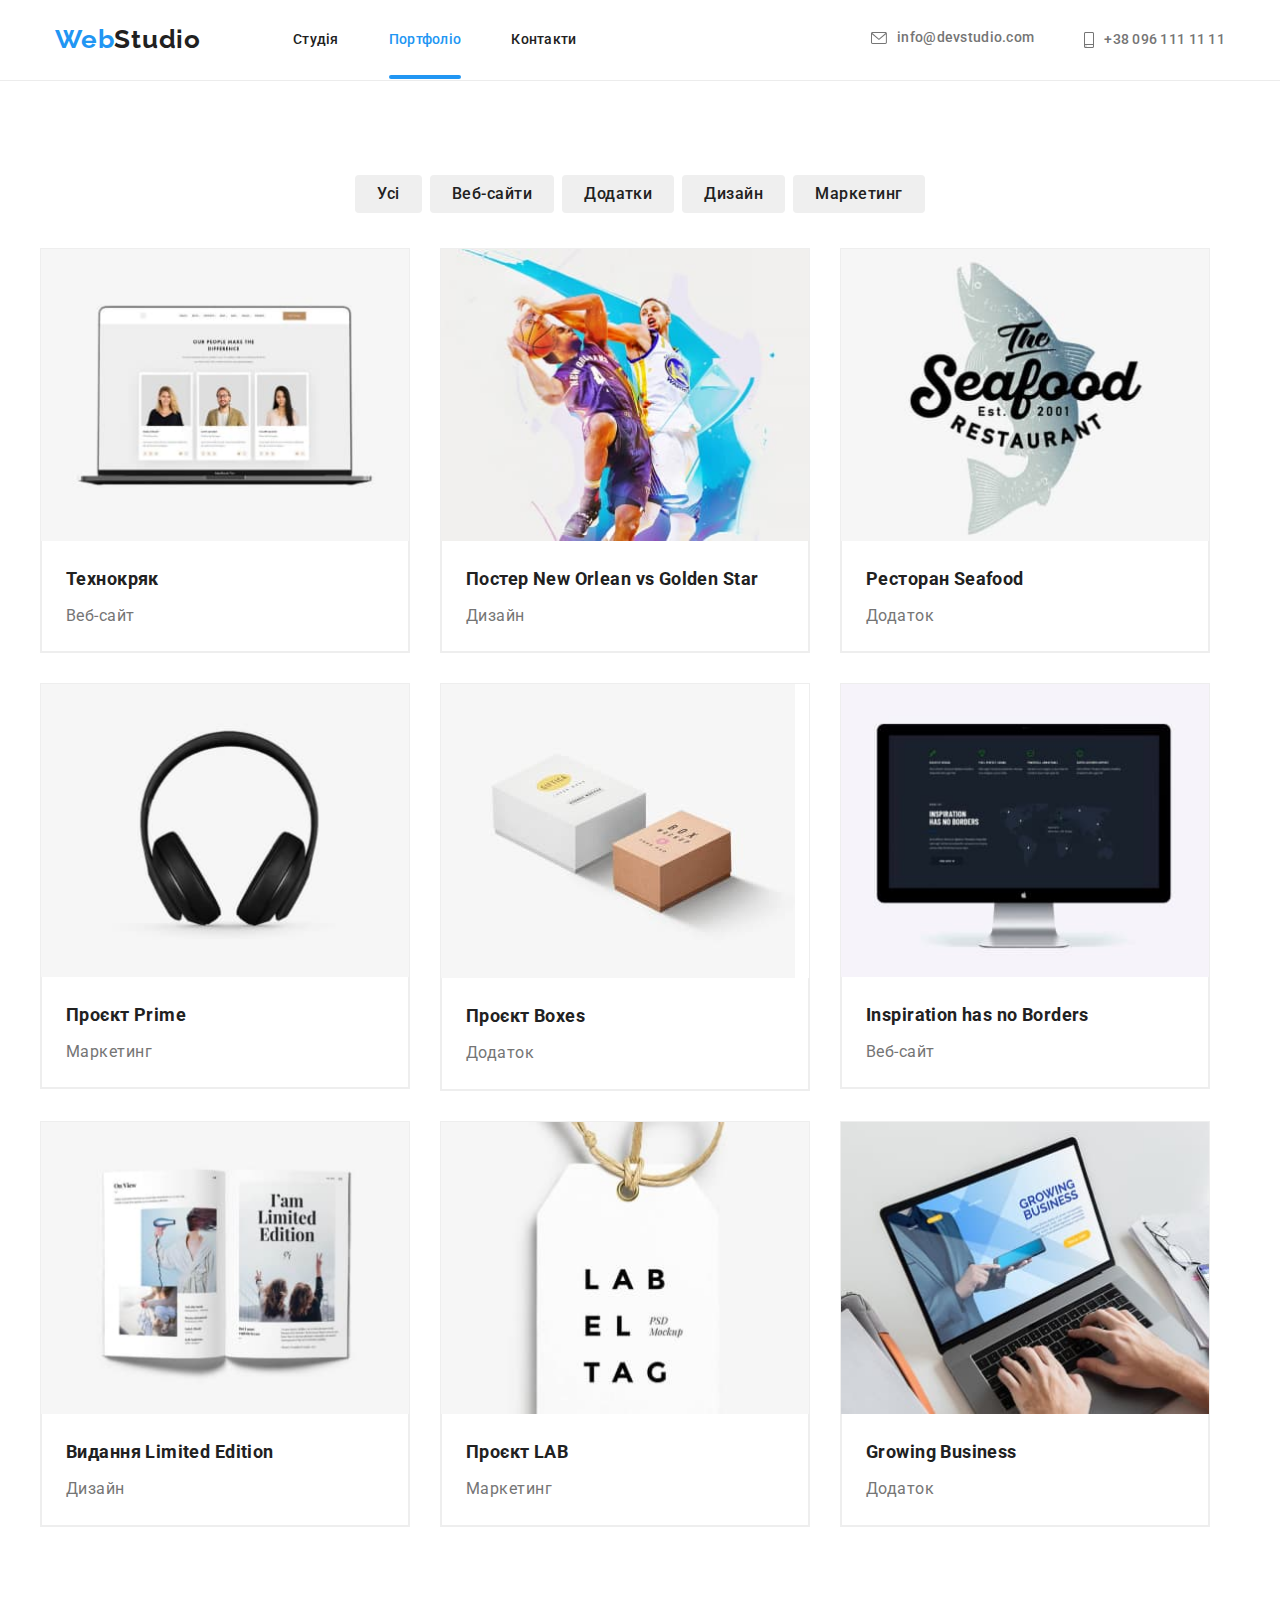
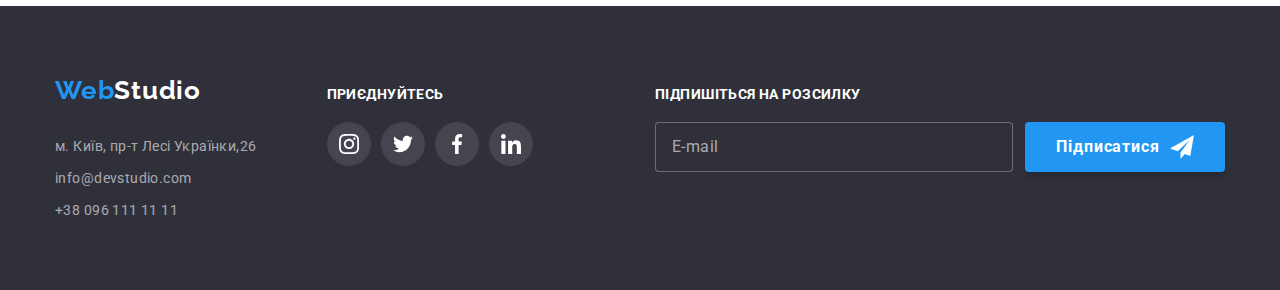
==== commit 19e99aac: "finish commit" ====
--- a/portfolio.html
+++ b/portfolio.html
@@ -116,7 +116,36 @@
             <li class="item-work">
               <a class="work-link" href="">
                 <div class="work-details">
-                  <img class="team-img" srcset="./img/portfolio1/img1desk1x.jpg 270w, ./img/portfolio1/img1tab1x.jpg 354w, ./img/portfolio1/img1mob1x.jpg 450w, ./img/portfolio1/img1desk2x.jpg 540w, ./img/portfolio1/img1tab2x.jpg 708w, ./img/portfolio1/img1mob2x.jpg 900w" src="./img/portfolio1/img1mob1x.jpg" alt="сайт сторінки" sizes="(min-width: 1200px) 25vw,(min-width: 768px) 50vw, 100vw">
+
+                  <picture>
+                                      
+                    <source
+                      srcset="
+                      ./img/portfolio1/img1desk1x.jpg 1x, 
+                      ./img/portfolio1/img1desk2x.jpg 2x"
+                      media="(min-width:1200px)"
+                      type="image/jpeg" 
+                    
+                    />
+                    <source
+                    srcset="
+                    ./img/portfolio1/img1tab1x.jpg 1x, 
+                    ./img/portfolio1/img1tab2x.jpg 2x"
+                    media="(min-width:768px)"
+                  
+                  />
+
+                  <source
+                    srcset="
+                    ./img/portfolio1/img1mob1x.jpg 1x, 
+                    ./img/portfolio1/img1mob2x.jpg 2x"
+                    media="(max-width:767px)"
+                  
+                  />
+                    <img class="work-img" src="./img/portfolio1/img1mob1x.jpg 1x" alt="сайт сторінки" />
+                  </picture>
+
+                  <!-- <img class="team-img" srcset="./img/portfolio1/img1desk1x.jpg 270w, ./img/portfolio1/img1tab1x.jpg 354w, ./img/portfolio1/img1mob1x.jpg 450w, ./img/portfolio1/img1desk2x.jpg 540w, ./img/portfolio1/img1tab2x.jpg 708w, ./img/portfolio1/img1mob2x.jpg 900w" src="./img/portfolio1/img1mob1x.jpg" alt="сайт сторінки" sizes="(min-width: 1200px) 25vw,(min-width: 768px) 50vw, 100vw"> -->
                   <!-- <img
                     class="work-img"
                     src="./img/portfolio/technoquack.jpg"
@@ -139,7 +168,34 @@
             <li class="item-work">
               <a class="work-link" href="">
                 <div class="work-details">
-                  <img class="team-img" srcset="./img/portfolio1/img2desk1x.jpg 270w, ./img/portfolio1/img2tab1x.jpg 354w, ./img/portfolio1/img2mob1x.jpg 450w, ./img/portfolio1/img2desk2x.jpg 540w, ./img/portfolio1/img2tab2x.jpg 708w, ./img/portfolio1/img2mob2x.jpg 900w" src="./img/portfolio1/img2mob1x.jpg" alt="постер" sizes="(min-width: 1200px) 25vw,(min-width: 768px) 50vw, 100vw">
+                  <picture>
+                                      
+                    <source
+                      srcset="
+                      ./img/portfolio1/img2desk1x.jpg 1x, 
+                      ./img/portfolio1/img2desk2x.jpg 2x"
+                      media="(min-width:1200px)"
+                    
+                    />
+                    <source
+                      srcset="
+                      ./img/portfolio1/img2tab1x.jpg 1x, 
+                      ./img/portfolio1/img2tab2x.jpg 2x"
+                      media="(min-width:768px)"
+                    
+                    />
+
+                    <source
+                      srcset="
+                      ./img/portfolio1/img2mob1x.jpg 1x, 
+                      ./img/portfolio1/img2mob2x.jpg 2x"
+                      media="(max-width:767px)"
+                    
+                    />
+                    <img class="work-img" src="./img/portfolio1/img2mob1x.jpg 1x" alt="сайт сторінки" />
+                  </picture>
+
+                  <!-- <img class="team-img" srcset="./img/portfolio1/img2desk1x.jpg 270w, ./img/portfolio1/img2tab1x.jpg 354w, ./img/portfolio1/img2mob1x.jpg 450w, ./img/portfolio1/img2desk2x.jpg 540w, ./img/portfolio1/img2tab2x.jpg 708w, ./img/portfolio1/img2mob2x.jpg 900w" src="./img/portfolio1/img2mob1x.jpg" alt="постер" sizes="(min-width: 1200px) 25vw,(min-width: 768px) 50vw, 100vw"> -->
                   <!-- <img class="work-img" src="./img/portfolio/poster.jpg" alt="постер" width="" /> -->
                   <p class="tex-details">
                     Ресурс пропонує комплексні пропозиції з різним рівнем функціоналу та сервісів.
@@ -157,7 +213,33 @@
             <li class="item-work">
               <a class="work-link" href="">
                 <div class="work-details">
-                  <img class="team-img" srcset="./img/portfolio1/img3desk1x.jpg 270w, ./img/portfolio1/img3tab1x.jpg 354w, ./img/portfolio1/img3mob1x.jpg 450w, ./img/portfolio1/img3desk2x.jpg 540w, ./img/portfolio1/img3tab2x.jpg 708w, ./img/portfolio1/img3mob2x.jpg 900w" src="./img/portfolio1/img3mob1x.jpg" alt="логотип" sizes="(min-width: 1200px) 25vw,(min-width: 768px) 50vw, 100vw">
+                  <picture>
+                                      
+                    <source
+                      srcset="
+                      ./img/portfolio1/img3desk1x.jpg 1x, 
+                      ./img/portfolio1/img3desk2x.jpg 2x"
+                      media="(min-width:1200px)"
+                    
+                    />
+                    <source
+                      srcset="
+                      ./img/portfolio1/img3tab1x.jpg 1x, 
+                      ./img/portfolio1/img3tab2x.jpg 2x"
+                      media="(min-width:768px)"
+                    
+                    />
+
+                    <source
+                      srcset="
+                      ./img/portfolio1/img3mob1x.jpg 1x, 
+                      ./img/portfolio1/img3mob2x.jpg 2x"
+                      media="(max-width:767px)"
+                    
+                    />
+                    <img class="work-img" src="./img/portfolio1/img3mob1x.jpg 1x" alt="сайт сторінки" />
+                  </picture>
+                  <!-- <img class="team-img" srcset="./img/portfolio1/img3desk1x.jpg 270w, ./img/portfolio1/img3tab1x.jpg 354w, ./img/portfolio1/img3mob1x.jpg 450w, ./img/portfolio1/img3desk2x.jpg 540w, ./img/portfolio1/img3tab2x.jpg 708w, ./img/portfolio1/img3mob2x.jpg 900w" src="./img/portfolio1/img3mob1x.jpg" alt="логотип" sizes="(min-width: 1200px) 25vw,(min-width: 768px) 50vw, 100vw"> -->
                   <!-- <img class="work-img" src="./img/portfolio/seafood.jpg" alt="логотип" width="" /> -->
                   <p class="tex-details">
                     Ресурс пропонує комплексні пропозиції з різним рівнем функціоналу та сервісів.
@@ -175,7 +257,33 @@
             <li class="item-work">
               <a class="work-link" href="">
                 <div class="work-details">
-                  <img class="team-img" srcset="./img/portfolio1/img4desk1x.jpg 270w, ./img/portfolio1/img4tab1x.jpg 354w, ./img/portfolio1/img4mob1x.jpg 450w, ./img/portfolio1/img4desk2x.jpg 540w, ./img/portfolio1/img4tab2x.jpg 708w, ./img/portfolio1/img4mob2x.jpg 900w" src="./img/portfolio1/img4mob1x.jpg" alt="наушники" sizes="(min-width: 1200px) 25vw,(min-width: 768px) 50vw, 100vw">
+                  <picture>
+                                      
+                    <source
+                      srcset="
+                      ./img/portfolio1/img4desk1x.jpg 1x, 
+                      ./img/portfolio1/img4desk2x.jpg 2x"
+                      media="(min-width:1200px)"
+                    
+                    />
+                    <source
+                      srcset="
+                      ./img/portfolio1/img4tab1x.jpg 1x, 
+                      ./img/portfolio1/img4tab2x.jpg 2x"
+                      media="(min-width:768px)"
+                    
+                    />
+
+                    <source
+                      srcset="
+                      ./img/portfolio1/img4mob1x.jpg 1x, 
+                      ./img/portfolio1/img4mob2x.jpg 2x"
+                      media="(max-width:767px)"
+                    
+                    />
+                    <img class="work-img" src="./img/portfolio1/img4mob1x.jpg 1x" alt="сайт сторінки" />
+                  </picture>
+                  <!-- <img class="team-img" srcset="./img/portfolio1/img4desk1x.jpg 270w, ./img/portfolio1/img4tab1x.jpg 354w, ./img/portfolio1/img4mob1x.jpg 450w, ./img/portfolio1/img4desk2x.jpg 540w, ./img/portfolio1/img4tab2x.jpg 708w, ./img/portfolio1/img4mob2x.jpg 900w" src="./img/portfolio1/img4mob1x.jpg" alt="наушники" sizes="(min-width: 1200px) 25vw,(min-width: 768px) 50vw, 100vw"> -->
                   <!-- <img class="work-img" src="./img/portfolio/prime.jpg" alt="наушники" width="" /> -->
                   <p class="tex-details">
                     Ресурс пропонує комплексні пропозиції з різним рівнем функціоналу та сервісів.
@@ -193,7 +301,33 @@
             <li class="item-work">
               <a class="work-link" href="">
                 <div class="work-details">
-                  <img class="team-img" srcset="./img/portfolio1/img5desk1x.jpg 270w, ./img/portfolio1/img5tab1x.jpg 354w, ./img/portfolio1/img5mob1x.jpg 450w, ./img/portfolio1/img5desk2x.jpg 540w, ./img/portfolio1/img5tab2x.jpg 708w, ./img/portfolio1/img5mob2x.jpg 900w" src="./img/portfolio1/img5mob1x.jpg" alt="коробки" sizes="(min-width: 1200px) 25vw,(min-width: 768px) 50vw, 100vw">
+                  <picture>
+                                      
+                    <source
+                      srcset="
+                      ./img/portfolio1/img5tab1x.jpg 1x, 
+                      ./img/portfolio1/img5tab2x.jpg 2x"
+                      media="(min-width:1200px)"
+                    
+                    />
+                    <source
+                      srcset="
+                      ./img/portfolio1/img5tab1x.jpg 1x, 
+                      ./img/portfolio1/img5tab2x.jpg 2x"
+                      media="(min-width:768px)"
+                    
+                    />
+
+                    <source
+                      srcset="
+                      ./img/portfolio1/img5mob1x.jpg 1x, 
+                      ./img/portfolio1/img5mob2x.jpg 2x"
+                      media="(max-width:767px)"
+                    
+                    />
+                    <img class="work-img" src="./img/portfolio1/img5mob1x.jpg 1x" alt="сайт сторінки" />
+                  </picture>
+                  <!-- <img class="team-img" srcset="./img/portfolio1/img5desk1x.jpg 270w, ./img/portfolio1/img5tab1x.jpg 354w, ./img/portfolio1/img5mob1x.jpg 450w, ./img/portfolio1/img5desk2x.jpg 540w, ./img/portfolio1/img5tab2x.jpg 708w, ./img/portfolio1/img5mob2x.jpg 900w" src="./img/portfolio1/img5mob1x.jpg" alt="коробки" sizes="(min-width: 1200px) 25vw,(min-width: 768px) 50vw, 100vw"> -->
                   <!-- <img class="work-img" src="./img/portfolio/boxes.jpg" alt="коробки" width="" /> -->
                   <p class="tex-details">
                     Ресурс пропонує комплексні пропозиції з різним рівнем функціоналу та сервісів.
@@ -211,7 +345,33 @@
             <li class="item-work">
               <a class="work-link" href="">
                 <div class="work-details">
-                  <img class="team-img" srcset="./img/portfolio1/img6desk1x.jpg 270w, ./img/portfolio1/img6tab1x.jpg 354w, ./img/portfolio1/img6mob1x.jpg 450w, ./img/portfolio1/img6desk2x.jpg 540w, ./img/portfolio1/img6tab2x.jpg 708w, ./img/portfolio1/img6mob2x.jpg 900w" src="./img/portfolio1/img6mob1x.jpg" alt="екран компютера" sizes="(min-width: 1200px) 25vw,(min-width: 768px) 50vw, 100vw">
+                  <picture>
+                                      
+                    <source
+                      srcset="
+                      ./img/portfolio1/img6desk1x.jpg 1x, 
+                      ./img/portfolio1/img6desk2x.jpg 2x"
+                      media="(min-width:1200px)"
+                    
+                    />
+                    <source
+                      srcset="
+                      ./img/portfolio1/img6tab1x.jpg 1x, 
+                      ./img/portfolio1/img6tab2x.jpg 2x"
+                      media="(min-width:768px)"
+                    
+                    />
+
+                    <source
+                      srcset="
+                      ./img/portfolio1/img6mob1x.jpg 1x, 
+                      ./img/portfolio1/img6mob2x.jpg 2x"
+                      media="(max-width:767px)"
+                    
+                    />
+                    <img class="work-img" src="./img/portfolio1/img6mob1x.jpg 1x" alt="сайт сторінки" />
+                  </picture>
+                  <!-- <img class="team-img" srcset="./img/portfolio1/img6desk1x.jpg 270w, ./img/portfolio1/img6tab1x.jpg 354w, ./img/portfolio1/img6mob1x.jpg 450w, ./img/portfolio1/img6desk2x.jpg 540w, ./img/portfolio1/img6tab2x.jpg 708w, ./img/portfolio1/img6mob2x.jpg 900w" src="./img/portfolio1/img6mob1x.jpg" alt="екран компютера" sizes="(min-width: 1200px) 25vw,(min-width: 768px) 50vw, 100vw"> -->
                   <!-- <img
                     class="work-img"
                     src="./img/portfolio/inspiration.jpg"
@@ -234,7 +394,33 @@
             <li class="item-work">
               <a class="work-link" href="">
                 <div class="work-details">
-                  <img class="team-img" srcset="./img/portfolio1/img7desk1x.jpg 270w, ./img/portfolio1/img7tab1x.jpg 354w, ./img/portfolio1/img7mob1x.jpg 450w, ./img/portfolio1/img7desk2x.jpg 540w, ./img/portfolio1/img7tab2x.jpg 708w, ./img/portfolio1/img7mob2x.jpg 900w" src="./img/portfolio1/img7mob1x.jpg" alt="книга" sizes="(min-width: 1200px) 25vw,(min-width: 768px) 50vw, 100vw">
+                  <picture>
+                                      
+                    <source
+                      srcset="
+                      ./img/portfolio1/img7desk1x.jpg 1x, 
+                      ./img/portfolio1/img7desk2x.jpg 2x"
+                      media="(min-width:1200px)"
+                    
+                    />
+                    <source
+                      srcset="
+                      ./img/portfolio1/img7tab1x.jpg 1x, 
+                      ./img/portfolio1/img7tab2x.jpg 2x"
+                      media="(min-width:768px)"
+                    
+                    />
+
+                    <source
+                      srcset="
+                      ./img/portfolio1/img7mob1x.jpg 1x, 
+                      ./img/portfolio1/img7mob2x.jpg 2x"
+                      media="(max-width:767px)"
+                    
+                    />
+                    <img class="work-img" src="./img/portfolio1/img7mob1x.jpg 1x" alt="сайт сторінки" />
+                  </picture>
+                  <!-- <img class="team-img" srcset="./img/portfolio1/img7desk1x.jpg 270w, ./img/portfolio1/img7tab1x.jpg 354w, ./img/portfolio1/img7mob1x.jpg 450w, ./img/portfolio1/img7desk2x.jpg 540w, ./img/portfolio1/img7tab2x.jpg 708w, ./img/portfolio1/img7mob2x.jpg 900w" src="./img/portfolio1/img7mob1x.jpg" alt="книга" sizes="(min-width: 1200px) 25vw,(min-width: 768px) 50vw, 100vw"> -->
                   <!-- <img class="work-img" src="./img/portfolio/edition.jpg" alt="книга" width="" /> -->
                   <p class="tex-details">
                     Ресурс пропонує комплексні пропозиції з різним рівнем функціоналу та сервісів.
@@ -252,7 +438,33 @@
             <li class="item-work">
               <a class="work-link" href="">
                 <div class="work-details">
-                  <img class="team-img" srcset="./img/portfolio1/img8desk1x.jpg 270w, ./img/portfolio1/img8tab1x.jpg 354w, ./img/portfolio1/img8mob1x.jpg 450w, ./img/portfolio1/img8desk2x.jpg 540w, ./img/portfolio1/img8tab2x.jpg 708w, ./img/portfolio1/img8mob2x.jpg 900w" src="./img/portfolio1/img8mob1x.jpg" alt="проект" sizes="(min-width: 1200px) 25vw,(min-width: 768px) 50vw, 100vw">
+                  <picture>
+                                      
+                    <source
+                      srcset="
+                      ./img/portfolio1/img8desk1x.jpg 1x, 
+                      ./img/portfolio1/img8desk2x.jpg 2x"
+                      media="(min-width:1200px)"
+                    
+                    />
+                    <source
+                      srcset="
+                      ./img/portfolio1/img8tab1x.jpg 1x, 
+                      ./img/portfolio1/img8tab2x.jpg 2x"
+                      media="(min-width:768px)"
+                    
+                    />
+
+                    <source
+                      srcset="
+                      ./img/portfolio1/img8mob1x.jpg 1x, 
+                      ./img/portfolio1/img8mob2x.jpg 2x"
+                      media="(max-width:767px)"
+                    
+                    />
+                    <img class="work-img" src="./img/portfolio1/img8mob1x.jpg 1x" alt="сайт сторінки" />
+                  </picture>
+                  <!-- <img class="team-img" srcset="./img/portfolio1/img8desk1x.jpg 270w, ./img/portfolio1/img8tab1x.jpg 354w, ./img/portfolio1/img8mob1x.jpg 450w, ./img/portfolio1/img8desk2x.jpg 540w, ./img/portfolio1/img8tab2x.jpg 708w, ./img/portfolio1/img8mob2x.jpg 900w" src="./img/portfolio1/img8mob1x.jpg" alt="проект" sizes="(min-width: 1200px) 25vw,(min-width: 768px) 50vw, 100vw"> -->
                   <!-- <img
                     class="work-img"
                     src="./img/portfolio/project.jpg"
@@ -275,7 +487,33 @@
             <li class="item-work">
               <a class="work-link" href="">
                 <div class="work-details">
-                  <img class="team-img" srcset="./img/portfolio1/img9desk1x.jpg 270w, ./img/portfolio1/img9tab1x.jpg 354w, ./img/portfolio1/img9mob1x.jpg 450w, ./img/portfolio1/img9desk2x.jpg 540w, ./img/portfolio1/img9tab2x.jpg 708w, ./img/portfolio1/img9mob2x.jpg 900w" src="./img/portfolio1/img9mob1x.jpg" alt="ноутбук" sizes="(min-width: 1200px) 25vw,(min-width: 768px) 50vw, 100vw">
+                  <picture>
+                                      
+                    <source
+                      srcset="
+                      ./img/portfolio1/img9desk1x.jpg 1x, 
+                      ./img/portfolio1/img9desk2x.jpg 2x"
+                      media="(min-width:1200px)"
+                    
+                    />
+                    <source
+                      srcset="
+                      ./img/portfolio1/img9tab1x.jpg 1x, 
+                      ./img/portfolio1/img9tab2x.jpg 2x"
+                      media="(min-width:768px)"
+                    
+                    />
+
+                    <source
+                      srcset="
+                      ./img/portfolio1/img9mob1x.jpg 1x, 
+                      ./img/portfolio1/img9mob2x.jpg 2x"
+                      media="(max-width:767px)"
+                    
+                    />
+                    <img class="work-img" src="./img/portfolio1/img9mob1x.jpg 1x" alt="сайт сторінки" />
+                  </picture>
+                  <!-- <img class="team-img" srcset="./img/portfolio1/img9desk1x.jpg 270w, ./img/portfolio1/img9tab1x.jpg 354w, ./img/portfolio1/img9mob1x.jpg 450w, ./img/portfolio1/img9desk2x.jpg 540w, ./img/portfolio1/img9tab2x.jpg 708w, ./img/portfolio1/img9mob2x.jpg 900w" src="./img/portfolio1/img9mob1x.jpg" alt="ноутбук" sizes="(min-width: 1200px) 25vw,(min-width: 768px) 50vw, 100vw"> -->
                   <!-- <img
                     class="work-img"
                     src="./img/portfolio/business.jpg"
--- a/css/main.min.css
+++ b/css/main.min.css
@@ -1 +1 @@
-:root{--primary-text-color: #757575;--secondary-tex-color: #212121;--link-color: #2196f3;--logo-color: #000000;--fons-color: #f5f5f5;--hero-color: #ffffff;--footer-color: #2f303a;--card-text-color: #757575;--color-active: #188ce8;--color-fon-team: #f5f4fa;--color-border: #eeeeee;--heder-border: #ececec;--color-box-shadow: rgba(0, 0, 0, 0.15);--color-text-shadow: rgba(0, 0, 0, 0.25);--color-footer-link: rgba(255, 255, 255, 0.6);--color-border-customers: #afb1b8;--transition-function: cubic-bezier(0.4, 0, 0.2, 1)}h1,h2,h3,h4,h5,h6,ul,p{margin:0;padding:0}body{font-family:Roboto,sans-serif;font-size:14px;line-height:1.7;letter-spacing:.03em;background:var(--hero-color);color:var(--primary-text-color)}.list{list-style:none}.visually-hidden{position:absolute;width:1px;height:1px;margin:-1px;border:0;padding:0;white-space:nowrap;-webkit-clip-path:inset(100%);clip-path:inset(100%);clip:rect(0 0 0 0);overflow:hidden}*{outline:1px solid tomato}.container{padding-left:15px;padding-right:15px;margin-left:auto;margin-right:auto}@media screen and (min-width: 480px){.container{width:480px}}@media screen and (min-width: 768px){.container{width:768px}}@media screen and (min-width: 1200px){.container{width:1200px}}.page-header{border-bottom:1px solid var(--heder-border)}@media screen and (max-width: 767px){.page-header{position:relative}}@media screen and (min-width: 768px){.heder-container{display:-webkit-box;display:-ms-flexbox;display:flex;-webkit-box-align:center;-ms-flex-align:center;align-items:center}}.menu-button{display:-webkit-inline-box;display:-ms-inline-flexbox;display:inline-flex;margin-left:auto;padding:0;border:none;background-color:var(--hero-color)}@media screen and (min-width: 768px){.menu-button{display:none}}.menu-button .icon-cross{display:none}.menu-button.is-open .icon-cross{display:block}.menu-button.is-open .icon-menu{display:none}.menu-container{background-color:#fff}@media screen and (max-width: 767px){.menu-container{z-index:6}}@media screen and (max-width: 767px){.menu-container{display:none;position:absolute;top:100%;left:0;width:100%;padding-top:48px;padding-left:40px;padding-bottom:48px;padding-right:83px}.menu-container.is-open{display:block}}@media screen and (min-width: 768px){.menu-container{display:-webkit-box;display:-ms-flexbox;display:flex;width:100%}}@media screen and (max-width: 767px){.navigation__list{margin-bottom:302px}}@media screen and (min-width: 768px){.navigation__list{display:-webkit-box;display:-ms-flexbox;display:flex;margin-left:87px}}@media screen and (min-width: 1200px){.navigation__list{margin-left:92px}}@media screen and (max-width: 767px){.navigation__item{margin-bottom:32px}}@media screen and (min-width: 768px){.navigation__item{margin-right:50px;position:relative}.navigation__item:last-child{margin-right:0}}@media screen and (max-width: 767px){.navigation__link{text-decoration:none;font-weight:500;font-size:40px;line-height:47px;letter-spacing:.02em;color:#212121}}@media screen and (min-width: 768px){.navigation__link{display:block;padding-top:32px;padding-bottom:32px;text-decoration:none;font-weight:500;font-size:14px;line-height:1.1;letter-spacing:.02em;color:#212121}.navigation__link.carrent::after{content:"";display:block;width:100%;height:4px;bottom:0;background:var(--link-color);border-radius:2px;position:absolute;left:0;bottom:0;-webkit-transition:color 250ms var(--transition-function);transition:color 250ms var(--transition-function)}}.navigation:hover,.navigation:focus{color:var(--link-color)}.carrent{color:var(--link-color)}@media screen and (max-width: 767px){.contacts-list{margin-bottom:64px}}@media screen and (min-width: 768px){.contacts-list{margin-left:auto;padding-top:21px;padding-bottom:21px}}@media screen and (min-width: 1200px){.contacts-list{display:-webkit-box;display:-ms-flexbox;display:flex;margin-left:auto;padding-top:0;padding-bottom:0}}@media screen and (max-width: 767px){.contacts-list__item{margin-bottom:32px}}@media screen and (min-width: 768px){.contacts-list__item{margin-bottom:10px}.contacts-list__item:last-child{margin-bottom:0}}@media screen and (min-width: 1200px){.contacts-list__item{margin-bottom:0;margin-right:50px}.contacts-list__item:last-child{margin-right:0}}@media screen and (max-width: 767px){.contacts-list__link{text-decoration:none;font-weight:500;font-size:24px;line-height:28px;letter-spacing:.02em;color:#757575}}@media screen and (min-width: 768px){.contacts-list__link{display:-webkit-box;display:-ms-flexbox;display:flex;-webkit-box-align:center;-ms-flex-align:center;align-items:center;font-weight:500;text-decoration:none;font-size:14px;line-height:1.1px;letter-spacing:.02em;color:#757575}}@media screen and (min-width: 1200px){.contacts-list__link{display:-webkit-box;display:-ms-flexbox;display:flex;padding-top:32px;padding-bottom:32px;-webkit-box-align:center;-ms-flex-align:center;align-items:center;font-weight:500;text-decoration:none;font-size:14px;line-height:1.1px;letter-spacing:.02em;color:#757575}}.contacts-list__link:hover,.contacts-list__link:focus{color:var(--link-color)}.contacts-list__link:hover svg,.contacts-list__link:focus svg{fill:var(--color-active)}.icon-envelope,.icon-smartphone{fill:var(--card-text-color)}@media screen and (max-width: 767px){.icon-envelope,.icon-smartphone{display:none}}@media screen and (min-width: 768px){.icon-envelope,.icon-smartphone{margin-right:10px}}@media screen and (min-width: 768px){.social__list{display:none}}@media screen and (max-width: 767px){.social__list{display:-webkit-box;display:-ms-flexbox;display:flex}.social__item{margin-right:20px}.social__item:last-child{margin-right:0}.social__link{display:block;text-decoration:none;font-weight:500;font-size:18px;line-height:1.2;letter-spacing:.02em;color:#2196f3}.social__link:hover,.social__link:focus{color:var(--link-color)}}.navigation{display:-webkit-box;display:-ms-flexbox;display:flex;-webkit-box-align:center;-ms-flex-align:center;align-items:center}.navigation__logo{font-family:Raleway,sans-serif;font-weight:700;font-size:24px;line-height:1.7;letter-spacing:.03em;text-decoration:none;color:var(--secondary-tex-color)}@media screen and (min-width: 768px){.navigation__logo{font-size:26px;line-height:1.9}}@media screen and (min-width: 1200px){.navigation__logo{font-size:26px;line-height:1.9}}.navigation__accent{font-family:Raleway,sans-serif;color:var(--link-color)}.section-hero{padding:118px 60px;text-align:center}.section-hero__title{max-width:360px;margin-left:auto;margin-right:auto;margin-bottom:30px;font-weight:900;font-size:26px;line-height:1.7;text-align:center;letter-spacing:.06em;text-transform:uppercase;color:#fff}.section-hero__button{padding:10px 24px;font-weight:700;font-size:16px;line-height:1.9;letter-spacing:.06em;text-align:center;cursor:pointer;border:none;-webkit-box-shadow:0px 4px 4px var(--color-box-shadow);box-shadow:0px 4px 4px var(--color-box-shadow);border-radius:4px;color:#fff;background-color:var(--link-color)}.section-hero{background-repeat:no-repeat;background-size:cover;background-position:center;-webkit-box-flex:1;-ms-flex-positive:1;flex-grow:1}@media screen and (max-width: 767px){.section-hero{background-image:-webkit-gradient(linear, left top, right top, from(rgba(47, 48, 58, 0.4)), to(rgba(47, 48, 58, 0.4))),url(../img/hero/Headermob1x.jpg);background-image:linear-gradient(to right, rgba(47, 48, 58, 0.4), rgba(47, 48, 58, 0.4)),url(../img/hero/Headermob1x.jpg)}}@media screen and (max-width: 767px)and (min-device-pixel-ratio: 2),screen and (max-width: 767px)and (-webkit-min-device-pixel-ratio: 2),screen and (max-width: 767px)and (min-resolution: 192dpi),screen and (max-width: 767px)and (min-resolution: 2dppx){.section-hero{background-image:-webkit-gradient(linear, left top, right top, from(rgba(47, 48, 58, 0.4)), to(rgba(47, 48, 58, 0.4))),url(../img/hero/Headermob2x.jpg);background-image:linear-gradient(to right, rgba(47, 48, 58, 0.4), rgba(47, 48, 58, 0.4)),url(../img/hero/Headermob2x.jpg)}}@media screen and (min-width: 768px){.section-hero{background-image:-webkit-gradient(linear, left top, right top, from(rgba(47, 48, 58, 0.4)), to(rgba(47, 48, 58, 0.4))),url(../img/hero/Headertab1x.jpg);background-image:linear-gradient(to right, rgba(47, 48, 58, 0.4), rgba(47, 48, 58, 0.4)),url(../img/hero/Headertab1x.jpg)}}@media screen and (min-width: 768px)and (min-device-pixel-ratio: 2),screen and (min-width: 768px)and (-webkit-min-device-pixel-ratio: 2),screen and (min-width: 768px)and (min-resolution: 192dpi),screen and (min-width: 768px)and (min-resolution: 2dppx){.section-hero{background-image:-webkit-gradient(linear, left top, right top, from(rgba(47, 48, 58, 0.4)), to(rgba(47, 48, 58, 0.4))),url(../img/hero/Headertab2x.jpg);background-image:linear-gradient(to right, rgba(47, 48, 58, 0.4), rgba(47, 48, 58, 0.4)),url(../img/hero/Headertab2x.jpg)}}@media screen and (min-width: 1200px){.section-hero{max-width:1600px;min-height:600px;margin-left:auto;margin-right:auto;background-image:-webkit-gradient(linear, left top, right top, from(rgba(47, 48, 58, 0.4)), to(rgba(47, 48, 58, 0.4))),url(../img/hero/Headerdesk1x.jpg);background-image:linear-gradient(to right, rgba(47, 48, 58, 0.4), rgba(47, 48, 58, 0.4)),url(../img/hero/Headerdesk1x.jpg)}}@media screen and (min-width: 1200px)and (min-device-pixel-ratio: 2),screen and (min-width: 1200px)and (-webkit-min-device-pixel-ratio: 2),screen and (min-width: 1200px)and (min-resolution: 192dpi),screen and (min-width: 1200px)and (min-resolution: 2dppx){.section-hero{background-image:-webkit-gradient(linear, left top, right top, from(rgba(47, 48, 58, 0.4)), to(rgba(47, 48, 58, 0.4))),url(../img/hero/Hederdesk2x.jpg);background-image:linear-gradient(to right, rgba(47, 48, 58, 0.4), rgba(47, 48, 58, 0.4)),url(../img/hero/Hederdesk2x.jpg)}}.section{padding-top:60px;padding-bottom:60px}@media screen and (min-width: 768px){.section{padding-top:94px;padding-bottom:94px}}@media screen and (min-width: 1200px){.section{padding-top:94px;padding-bottom:94px}}.section-title{font-weight:700;font-size:28px;line-height:1.2;text-align:center;letter-spacing:.03em;color:var(--secondary-tex-color)}@media screen and (min-width: 768px){.section-title{font-size:36px;line-height:1.7}}@media screen and (min-width: 1200px){.section-title{font-size:36px;line-height:1.7}}@media screen and (min-width: 768px){.features-list{display:-webkit-box;display:-ms-flexbox;display:flex;-ms-flex-wrap:wrap;flex-wrap:wrap;margin:-15px}}@media screen and (min-width: 1200px){.features-list{display:-webkit-box;display:-ms-flexbox;display:flex;margin:0}}.features-list__item{margin-bottom:30px}@media screen and (min-width: 768px){.features-list__item{max-width:354px;margin:15px}}@media screen and (min-width: 1200px){.features-list__item{max-width:270px;margin:0 30px 0 0}.features-list__item:last-child{margin-right:0}}.features-list__icon{height:120px;background:#f5f4fa;border-radius:4px;margin-bottom:30px;display:-webkit-box;display:-ms-flexbox;display:flex;-webkit-box-align:center;-ms-flex-align:center;align-items:center;-webkit-box-pack:center;-ms-flex-pack:center;justify-content:center}@media screen and (min-width: 768px){.features-list__icon{padding:0;height:120px;-webkit-box-align:center;-ms-flex-align:center;align-items:center;-webkit-box-pack:center;-ms-flex-pack:center;justify-content:center;background-color:var(--color-fon-team);border-radius:4px}}@media screen and (min-width: 1200px){.features-list__icon{padding:0;height:120px;-webkit-box-align:center;-ms-flex-align:center;align-items:center;-webkit-box-pack:center;-ms-flex-pack:center;justify-content:center;background-color:var(--color-fon-team);border-radius:4px}}.features-list__title{margin-bottom:10px;max-width:450px;font-weight:700;font-size:14px;line-height:1.14;letter-spacing:.03em;text-transform:uppercase;color:#212121;text-align:center}@media screen and (min-width: 768px){.features-list__title{text-align:left}}@media screen and (min-width: 1200px){.features-list__title{text-align:left}}.section-specifics{padding-top:0;padding-bottom:94px}@media screen and (max-width: 1199px){.section-specifics{display:none}}.section-specifics__list{display:-webkit-box;display:-ms-flexbox;display:flex}.section-specifics__img{display:block;height:auto;max-width:100%}.section-specifics__item{width:370px;height:294px;margin-right:30px}.section-specifics__item:last-child{margin-right:0}.section-specifics__text{font-weight:700;font-size:14px;line-height:1.14;text-align:center;text-transform:uppercase;color:var(--hero-color);position:absolute;display:-webkit-box;display:-ms-flexbox;display:flex;width:370px;height:70px;-webkit-box-align:center;-ms-flex-align:center;align-items:center;-webkit-box-pack:center;-ms-flex-pack:center;justify-content:center;bottom:0}.section-specifics__bloc{position:relative}.section-specifics__bloc::before{content:"";position:absolute;bottom:0;left:0;display:block;width:370px;height:70px;background-color:rgba(47,48,58,.8)}.specifics{margin-bottom:50px}.team-item-social{display:-webkit-box;display:-ms-flexbox;display:flex;-webkit-box-pack:center;-ms-flex-pack:center;justify-content:center;margin-top:16px}.social-item{margin-right:10px}.social-item:last-child{margin-right:0}.icon-link-team{width:44px;height:44px;display:-webkit-box;display:-ms-flexbox;display:flex;-webkit-box-pack:center;-ms-flex-pack:center;justify-content:center;-webkit-box-align:center;-ms-flex-align:center;align-items:center;border-radius:50%;fill:var(--color-border-customers);-webkit-transition:background-color 250ms var(--transition-function),fill 250ms var(--transition-function);transition:background-color 250ms var(--transition-function),fill 250ms var(--transition-function)}.icon-link-team:hover,.icon-link-team:focus{fill:var(--hero-color);background-color:var(--link-color)}.team{margin-bottom:50px}.team-img{display:block;height:auto;max-width:100%;border-radius:0px}.conteiner-title{padding-top:30px;padding-bottom:30px;text-align:center}.item-team{-webkit-box-shadow:0px 1px 3px rgba(0,0,0,.12),0px 1px 1px rgba(0,0,0,.14),0px 2px 1px rgba(0,0,0,.2);box-shadow:0px 1px 3px rgba(0,0,0,.12),0px 1px 1px rgba(0,0,0,.14),0px 2px 1px rgba(0,0,0,.2);border-radius:0px 0px 4px 4px;background:var(--hero-color)}@media screen and (min-width: 768px){.item-team{max-width:354px;-ms-flex-preferred-size:50%;flex-basis:50%;margin:15px}}@media screen and (min-width: 1200px){.item-team{margin:0 30px 0 0}.item-team:last-child{margin-right:0}}.section-team{background-color:var(--color-fon-team)}.team-title{margin-bottom:10px;font-weight:500;font-size:16px;line-height:1.19;letter-spacing:.03em;color:var(--secondary-tex-color)}.team-text{font-weight:400;font-size:16px;line-height:1.19;letter-spacing:.03em;color:var(--card-text-color)}@media screen and (min-width: 768px){.team-list{display:-webkit-box;display:-ms-flexbox;display:flex;-ms-flex-wrap:wrap;flex-wrap:wrap;margin:-15px}}@media screen and (min-width: 1200px){.team-list{display:-webkit-box;display:-ms-flexbox;display:flex;-ms-flex-wrap:nowrap;flex-wrap:nowrap;margin:0}}.customer{margin-bottom:30px}@media screen and (min-width: 1200px){.customer{margin-bottom:50px}}.customer__list{display:-webkit-box;display:-ms-flexbox;display:flex;-ms-flex-wrap:wrap;flex-wrap:wrap}@media screen and (min-width: 768px){.customer__list{margin:-15px}}@media screen and (min-width: 480px){.customer__list{margin:-15px}}@media screen and (min-width: 1200px){.customer__list{margin:0;-ms-flex-wrap:nowrap;flex-wrap:nowrap}}.customer__item{-ms-flex-preferred-size:50%;flex-basis:50%;max-width:210px}@media screen and (min-width: 480px){.customer__item{margin:15px}}@media screen and (min-width: 768px){.customer__item{margin:15px;-ms-flex-preferred-size:33.333%;flex-basis:33.333%;max-width:226px}}@media screen and (min-width: 1200px){.customer__item{margin:0 30px 0 0;margin-right:30px;max-width:170px}.customer__item:last-child{margin-right:0}}.customer__link{height:92px;border-radius:4px;border:1px solid var(--color-border-customers);-webkit-box-align:center;-ms-flex-align:center;align-items:center;-webkit-box-pack:center;-ms-flex-pack:center;justify-content:center;display:-webkit-box;display:-ms-flexbox;display:flex;fill:var(--color-border-customers);-webkit-transition:fill 250ms var(--transition-function);transition:fill 250ms var(--transition-function)}.customer__link:hover,.customer__link:focus{border:1px solid var(--link-color);fill:var(--link-color)}.footer{padding-top:60px;padding-bottom:60px;background-color:var(--footer-color)}@media screen and (min-width: 1200px){.foter-conteiner{display:-webkit-box;display:-ms-flexbox;display:flex;-webkit-box-align:baseline;-ms-flex-align:baseline;align-items:baseline}}@media screen and (min-width: 1200px){.conteiner-address{margin-right:70px}}@media screen and (min-width: 768px){.address-positions{display:-webkit-box;display:-ms-flexbox;display:flex;-webkit-box-align:baseline;-ms-flex-align:baseline;align-items:baseline;-webkit-box-pack:space-evenly;-ms-flex-pack:space-evenly;justify-content:space-evenly;margin-bottom:60px}}@media screen and (min-width: 1200px){.address-positions{margin-bottom:0}}.footer-logo{display:block;margin-bottom:20px;text-align:center;font-family:Raleway,sans-serif;font-style:normal;font-weight:700;font-size:24px;line-height:1.2;letter-spacing:.03em;text-decoration:none;color:var(--hero-color)}.footer-logo__accent{font-family:Raleway,sans-serif;color:var(--link-color)}@media screen and (min-width: 768px){.footer-logo{font-size:26px;line-height:1.9}}@media screen and (min-width: 1200px){.footer-logo{font-size:26px;line-height:1.9;text-align:left}}.address{font-style:normal}@media screen and (max-width: 1199px){.address{text-align:center;margin-bottom:60px}}.address__list{display:block}.address__item{margin-bottom:8px}.address__link{font-weight:400;font-size:14px;line-height:1.7;letter-spacing:.03em;text-decoration:none;color:var(--color-footer-link);-webkit-transition:color 250ms var(--transition-function);transition:color 250ms var(--transition-function)}.address__link:hover,.address__link:focus{color:var(--hero-color)}@media screen and (max-width: 1199px){.icon-footer{text-align:center}}@media screen and (max-width: 767px){.icon-footer{margin-bottom:60px}}.icon-footer__text{margin-bottom:20px;font-weight:700;font-size:14px;line-height:16px;letter-spacing:.03em;text-transform:uppercase;color:var(--hero-color)}.icon-footer__list{display:-webkit-box;display:-ms-flexbox;display:flex;-webkit-box-align:center;-ms-flex-align:center;align-items:center;-webkit-box-pack:center;-ms-flex-pack:center;justify-content:center}.icon-footer__item{margin-right:10px}.icon-footer__item:last-child{margin-right:0}.icon-footer__link{display:-webkit-box;display:-ms-flexbox;display:flex;-webkit-box-pack:center;-ms-flex-pack:center;justify-content:center;-webkit-box-align:center;-ms-flex-align:center;align-items:center;width:44px;height:44px;border-radius:50%;fill:var(--hero-color);background-color:rgba(255,255,255,.1);-webkit-transition:background-color 250ms var(--transition-function);transition:background-color 250ms var(--transition-function)}.icon-footer__link:hover,.icon-footer__link:focus{background-color:var(--link-color)}@media screen and (min-width: 1200px){.subscription{margin-left:auto;display:block}}.subscription__form{display:-webkit-box;display:-ms-flexbox;display:flex}@media screen and (max-width: 1199px){.subscription__form{-webkit-box-orient:vertical;-webkit-box-direction:normal;-ms-flex-direction:column;flex-direction:column;-webkit-box-pack:center;-ms-flex-pack:center;justify-content:center;-webkit-box-align:center;-ms-flex-align:center;align-items:center}}.subscription__text{margin-bottom:20px;font-weight:700;font-size:14px;line-height:1.1;letter-spacing:.03em;text-transform:uppercase;color:var(--hero-color)}@media screen and (max-width: 1199px){.subscription__text{text-align:center}}.subscription__mail{margin-bottom:20px;position:relative}@media screen and (min-width: 1200px){.subscription__mail{margin-right:12px}}.subscription__mail input::-webkit-input-placeholder{font-size:16px;line-height:1.2;letter-spacing:.03em;display:-webkit-box;display:flex;-webkit-box-align:center;align-items:center;color:rgba(255,255,255,.6)}.subscription__mail input::-moz-placeholder{font-size:16px;line-height:1.2;letter-spacing:.03em;display:flex;align-items:center;color:rgba(255,255,255,.6)}.subscription__mail input:-ms-input-placeholder{font-size:16px;line-height:1.2;letter-spacing:.03em;display:-ms-flexbox;display:flex;-ms-flex-align:center;align-items:center;color:rgba(255,255,255,.6)}.subscription__mail input::-ms-input-placeholder{font-size:16px;line-height:1.2;letter-spacing:.03em;display:-ms-flexbox;display:flex;-ms-flex-align:center;align-items:center;color:rgba(255,255,255,.6)}.subscription__mail input::placeholder{font-size:16px;line-height:1.2;letter-spacing:.03em;display:-webkit-box;display:-ms-flexbox;display:flex;-webkit-box-align:center;-ms-flex-align:center;align-items:center;color:rgba(255,255,255,.6)}.subscription__input{max-width:450px;height:50px;border:1px solid rgba(255,255,255,.3);border-radius:4px;background:var(--footer-color);padding-left:16px;color:var(--hero-color)}@media screen and (min-width: 1200px){.subscription__input{width:358px;height:50px}}.subscription__button{display:-webkit-box;display:-ms-flexbox;display:flex;-webkit-box-pack:center;-ms-flex-pack:center;justify-content:center;-webkit-box-align:center;-ms-flex-align:center;align-items:center;width:200px;height:50px;font-weight:700;font-size:16px;line-height:30px;cursor:pointer;letter-spacing:.06em;border:none;color:var(--hero-color);background:var(--link-color);-webkit-box-shadow:0px 4px 4px rgba(0,0,0,.15);box-shadow:0px 4px 4px rgba(0,0,0,.15);border-radius:4px;-webkit-transition:background-color 250ms var(--transition-function);transition:background-color 250ms var(--transition-function)}.subscription__button:hover,.subscription__button:focus{background-color:var(--color-active)}.subscription__icon{margin-left:10px}.portfolio-button{display:-webkit-box;display:-ms-flexbox;display:flex;margin-bottom:50px}@media screen and (max-width: 767px){.portfolio-button{-ms-flex-wrap:wrap;flex-wrap:wrap;-webkit-column-gap:8px;-moz-column-gap:8px;column-gap:8px;row-gap:15px;max-width:326px}}@media screen and (min-width: 768px){.portfolio-button{-webkit-box-pack:center;-ms-flex-pack:center;justify-content:center}}.portfolio-button__link{padding:6px 22px;cursor:pointer;border:none;border-radius:4px;font-family:inherit;font-weight:500;font-size:16px;line-height:1.6;letter-spacing:.03em;color:var(--secondary-tex-color);-webkit-transition:color 250ms var(--transition-function),background-color 250ms var(--transition-function);transition:color 250ms var(--transition-function),background-color 250ms var(--transition-function)}.portfolio-button__link:active,.portfolio-button__link:hover,.portfolio-button__link:focus{-webkit-box-shadow:0px 3px 1px rgba(0,0,0,.1),0px 1px 2px rgba(0,0,0,.08),0px 2px 2px rgba(0,0,0,.12);box-shadow:0px 3px 1px rgba(0,0,0,.1),0px 1px 2px rgba(0,0,0,.08),0px 2px 2px rgba(0,0,0,.12);background-color:var(--link-color);color:var(--hero-color)}.section-button{display:-webkit-box;display:-ms-flexbox;display:flex;-webkit-box-pack:center;-ms-flex-pack:center;justify-content:center}.item-button{margin-right:8px}.item-button:last-child{margin-right:0}.section-button{margin-bottom:50px}.work-details{position:relative;overflow:hidden}.tex-details{font-size:18px;line-height:1.5;color:var(--hero-color);position:absolute;padding:63px 24px;width:370px;height:294px;top:0;left:0;background:rgba(33,150,243,.9);-webkit-transform:translateY(100%);transform:translateY(100%);-webkit-transition:-webkit-transform 250ms;transition:-webkit-transform 250ms;transition:transform 250ms;transition:transform 250ms, -webkit-transform 250ms}.item-work:hover .tex-details{-webkit-transform:translateY(0);transform:translateY(0)}@media screen and (min-width: 768px){.section-work{display:-webkit-box;display:-ms-flexbox;display:flex;-ms-flex-wrap:wrap;flex-wrap:wrap;margin:-15px}}.work-link{display:block;text-decoration:none}.work-link:hover,.work-link:focus{-webkit-box-shadow:0px 1px 1px rgba(0,0,0,.12),0px 4px 4px rgba(0,0,0,.06),1px 4px 6px rgba(0,0,0,.16);box-shadow:0px 1px 1px rgba(0,0,0,.12),0px 4px 4px rgba(0,0,0,.06),1px 4px 6px rgba(0,0,0,.16)}.item-work{background:var(--hero-color);border:1px solid var(--color-border)}@media screen and (max-width: 479px){.item-work{width:100%;margin-bottom:30px}}@media screen and (min-width: 768px){.item-work{margin:15px;-ms-flex-preferred-size:50%;flex-basis:50%;max-width:354px}}@media screen and (min-width: 1200px){.item-work{max-width:370px;margin:0 30px 30px 0}}@media screen and (min-width: 1200px){.item-work:nth-last-child(-n+3){margin-bottom:0}}@media screen and (min-width: 1200px){.item-work:nth-child(3n){margin-right:0}}.work-title{margin-bottom:4px;font-weight:700;font-size:18px;line-height:2;color:var(--secondary-tex-color)}.work-text{font-size:16px;line-height:1.9;letter-spacing:.03em;color:var(--card-text-color)}.work-img{display:block;height:auto;max-width:100%;border-radius:0px}.title-text{border-right:1px solid var(--color-border);border-bottom:1px solid var(--color-border);border-left:1px solid var(--color-border);padding:20px 24px}.backdrop{position:fixed;top:0;left:0;width:100%;height:100vh;background:rgba(0,0,0,.2);overflow-y:scroll}.modal{width:450px;min-height:609px;position:absolute;top:50%;left:50%;-webkit-transform:translate(-50%, -50%);transform:translate(-50%, -50%);background:var(--hero-color);-webkit-box-shadow:0px 1px 3px rgba(0,0,0,.12),0px 1px 1px rgba(0,0,0,.14),0px 2px 1px rgba(0,0,0,.2);box-shadow:0px 1px 3px rgba(0,0,0,.12),0px 1px 1px rgba(0,0,0,.14),0px 2px 1px rgba(0,0,0,.2);border-radius:4px}@media screen and (min-width: 1200px){.modal{width:528px;min-height:581px}}.is-hidden{opacity:0;visibility:hidden;pointer-events:none}.close-button{position:absolute;top:8px;right:8px;background:var(--hero-color);width:30px;height:30px;fill:var(--logo-color);border-radius:50%;border:1px solid rgba(0,0,0,.1);cursor:pointer;display:-webkit-box;display:-ms-flexbox;display:flex;-webkit-box-align:center;-ms-flex-align:center;align-items:center;-webkit-box-pack:center;-ms-flex-pack:center;justify-content:center;-webkit-transition:fill 250ms var(--transition-function);transition:fill 250ms var(--transition-function)}.close-button:hover{fill:var(--link-color)}textarea{resize:none}.form{padding:40px 40px}.form-title{margin-bottom:12px;font-weight:700;font-size:20px;line-height:1.5;text-align:center;letter-spacing:.03em;color:var(--secondary-tex-color)}.form-conteiner{margin-bottom:20px}.form-field{display:-webkit-box;display:-ms-flexbox;display:flex;-webkit-box-orient:vertical;-webkit-box-direction:normal;-ms-flex-direction:column;flex-direction:column;margin-bottom:10px}.form-field:last-child{margin-bottom:0}.form-field input{border:1px solid rgba(33,33,33,.2);border-radius:4px;height:40px;width:100%;padding-left:42px;outline:none;-webkit-transition:fill 250ms var(--transition-function);transition:fill 250ms var(--transition-function)}.form-field label{margin-bottom:4px}.form-field textarea{padding:12px 16px;outline:none;border:1px solid rgba(33,33,33,.2);border-radius:4px;height:120px}.form-field textarea::-webkit-input-placeholder{font-size:12px;line-height:1.2;letter-spacing:.01em;color:rgba(117,117,117,.5)}.form-field textarea::-moz-placeholder{font-size:12px;line-height:1.2;letter-spacing:.01em;color:rgba(117,117,117,.5)}.form-field textarea:-ms-input-placeholder{font-size:12px;line-height:1.2;letter-spacing:.01em;color:rgba(117,117,117,.5)}.form-field textarea::-ms-input-placeholder{font-size:12px;line-height:1.2;letter-spacing:.01em;color:rgba(117,117,117,.5)}.form-field textarea::placeholder{font-size:12px;line-height:1.2;letter-spacing:.01em;color:rgba(117,117,117,.5)}.form-field input:focus+svg{fill:var(--link-color)}.form-field input:focus{border:1px solid var(--link-color);border-radius:4px}.form-field textarea:focus{border:1px solid var(--link-color);border-radius:4px}.form-label{font-size:12px;line-height:1.2;letter-spacing:.01em;color:var(--card-text-color)}.input-wrap{position:relative}.icon-form{position:absolute;top:50%;left:12px;-webkit-transform:translateY(-50%);transform:translateY(-50%)}.form-coordination{margin-bottom:30px}.form-button{margin:0 auto;padding:10px 52px;background:var(--link-color);-webkit-box-shadow:0px 4px 4px rgba(0,0,0,.15);box-shadow:0px 4px 4px rgba(0,0,0,.15);border-radius:4px;border:none;font-weight:700;font-size:16px;line-height:1.9;display:-webkit-box;display:-ms-flexbox;display:flex;letter-spacing:.06em;cursor:pointer;color:var(--hero-color);-webkit-transition:background-color 250ms var(--transition-function);transition:background-color 250ms var(--transition-function)}.form-button:hover,.form-button:focus{background-color:var(--color-active)}.checkbox-form{margin-right:7px;width:16px;height:15px;display:-webkit-box;display:-ms-flexbox;display:flex;-webkit-box-align:center;-ms-flex-align:center;align-items:center;-webkit-box-pack:center;-ms-flex-pack:center;justify-content:center;border-radius:2px;border:2px solid var(--secondary-tex-color)}.form-coordination input:checked+label .checkbox-form{background:var(--link-color);border:1px solid var(--link-color);background-origin:border-box}.checkbox-form svg{display:none}.form-coordination input:checked+label .checkbox-form svg{display:block}.label-conteiner{display:-webkit-box;display:-ms-flexbox;display:flex;-webkit-box-align:center;-ms-flex-align:center;align-items:center;-webkit-box-pack:center;-ms-flex-pack:center;justify-content:center}.link-coordination{text-decoration:none;margin-left:5px;color:var(--link-color)}.link-coordination::after{content:"";display:block;width:100%;height:1px;background:var(--link-color)}/*# sourceMappingURL=main.min.css.map */+:root{--primary-text-color: #757575;--secondary-tex-color: #212121;--link-color: #2196f3;--logo-color: #000000;--fons-color: #f5f5f5;--hero-color: #ffffff;--footer-color: #2f303a;--card-text-color: #757575;--color-active: #188ce8;--color-fon-team: #f5f4fa;--color-border: #eeeeee;--heder-border: #ececec;--color-box-shadow: rgba(0, 0, 0, 0.15);--color-text-shadow: rgba(0, 0, 0, 0.25);--color-footer-link: rgba(255, 255, 255, 0.6);--color-border-customers: #afb1b8;--transition-function: cubic-bezier(0.4, 0, 0.2, 1)}h1,h2,h3,h4,h5,h6,ul,p{margin:0;padding:0}body{font-family:Roboto,sans-serif;font-size:14px;line-height:1.7;letter-spacing:.03em;background:var(--hero-color);color:var(--primary-text-color)}.list{list-style:none}.visually-hidden{position:absolute;width:1px;height:1px;margin:-1px;border:0;padding:0;white-space:nowrap;-webkit-clip-path:inset(100%);clip-path:inset(100%);clip:rect(0 0 0 0);overflow:hidden}.container{padding-left:15px;padding-right:15px;margin-left:auto;margin-right:auto}@media screen and (min-width: 480px){.container{width:480px}}@media screen and (min-width: 768px){.container{width:768px}}@media screen and (min-width: 1200px){.container{width:1200px}}.page-header{border-bottom:1px solid var(--heder-border)}@media screen and (max-width: 767px){.page-header{position:relative}}@media screen and (min-width: 768px){.heder-container{display:-webkit-box;display:-ms-flexbox;display:flex;-webkit-box-align:center;-ms-flex-align:center;align-items:center}}.menu-button{display:-webkit-inline-box;display:-ms-inline-flexbox;display:inline-flex;margin-left:auto;padding:0;border:none;background-color:var(--hero-color)}@media screen and (min-width: 768px){.menu-button{display:none}}.menu-button .icon-cross{display:none}.menu-button.is-open .icon-cross{display:block}.menu-button.is-open .icon-menu{display:none}.menu-container{background-color:#fff}@media screen and (max-width: 767px){.menu-container{z-index:6}}@media screen and (max-width: 767px){.menu-container{display:none;position:absolute;top:100%;left:0;width:100%;padding-top:48px;padding-left:40px;padding-bottom:48px;padding-right:83px}.menu-container.is-open{display:block}}@media screen and (min-width: 768px){.menu-container{display:-webkit-box;display:-ms-flexbox;display:flex;width:100%}}@media screen and (max-width: 767px){.navigation__list{margin-bottom:302px}}@media screen and (min-width: 768px){.navigation__list{display:-webkit-box;display:-ms-flexbox;display:flex;margin-left:87px}}@media screen and (min-width: 1200px){.navigation__list{margin-left:92px}}@media screen and (max-width: 767px){.navigation__item{margin-bottom:32px}}@media screen and (min-width: 768px){.navigation__item{margin-right:50px;position:relative}.navigation__item:last-child{margin-right:0}}@media screen and (max-width: 767px){.navigation__link{text-decoration:none;font-weight:500;font-size:40px;line-height:47px;letter-spacing:.02em;color:#212121}}@media screen and (min-width: 768px){.navigation__link{display:block;padding-top:32px;padding-bottom:32px;text-decoration:none;font-weight:500;font-size:14px;line-height:1.1;letter-spacing:.02em;color:#212121}.navigation__link.carrent::after{content:"";display:block;width:100%;height:4px;bottom:0;background:var(--link-color);border-radius:2px;position:absolute;left:0;bottom:0;-webkit-transition:color 250ms var(--transition-function);transition:color 250ms var(--transition-function)}}.navigation:hover,.navigation:focus{color:var(--link-color)}.carrent{color:var(--link-color)}@media screen and (max-width: 767px){.contacts-list{margin-bottom:64px}}@media screen and (min-width: 768px){.contacts-list{margin-left:auto;padding-top:21px;padding-bottom:21px}}@media screen and (min-width: 1200px){.contacts-list{display:-webkit-box;display:-ms-flexbox;display:flex;margin-left:auto;padding-top:0;padding-bottom:0}}@media screen and (max-width: 767px){.contacts-list__item{margin-bottom:32px}}@media screen and (min-width: 768px){.contacts-list__item{margin-bottom:10px}.contacts-list__item:last-child{margin-bottom:0}}@media screen and (min-width: 1200px){.contacts-list__item{margin-bottom:0;margin-right:50px}.contacts-list__item:last-child{margin-right:0}}@media screen and (max-width: 767px){.contacts-list__link{text-decoration:none;font-weight:500;font-size:24px;line-height:28px;letter-spacing:.02em;color:#757575}}@media screen and (min-width: 768px){.contacts-list__link{display:-webkit-box;display:-ms-flexbox;display:flex;-webkit-box-align:center;-ms-flex-align:center;align-items:center;font-weight:500;text-decoration:none;font-size:14px;line-height:1.1px;letter-spacing:.02em;color:#757575}}@media screen and (min-width: 1200px){.contacts-list__link{display:-webkit-box;display:-ms-flexbox;display:flex;padding-top:32px;padding-bottom:32px;-webkit-box-align:center;-ms-flex-align:center;align-items:center;font-weight:500;text-decoration:none;font-size:14px;line-height:1.1px;letter-spacing:.02em;color:#757575}}.contacts-list__link:hover,.contacts-list__link:focus{color:var(--link-color)}.contacts-list__link:hover svg,.contacts-list__link:focus svg{fill:var(--color-active)}.icon-envelope,.icon-smartphone{fill:var(--card-text-color)}@media screen and (max-width: 767px){.icon-envelope,.icon-smartphone{display:none}}@media screen and (min-width: 768px){.icon-envelope,.icon-smartphone{margin-right:10px}}@media screen and (min-width: 768px){.social__list{display:none}}@media screen and (max-width: 767px){.social__list{display:-webkit-box;display:-ms-flexbox;display:flex}.social__item{margin-right:20px}.social__item:last-child{margin-right:0}.social__link{display:block;text-decoration:none;font-weight:500;font-size:18px;line-height:1.2;letter-spacing:.02em;color:#2196f3}.social__link:hover,.social__link:focus{color:var(--link-color)}}.navigation{display:-webkit-box;display:-ms-flexbox;display:flex;-webkit-box-align:center;-ms-flex-align:center;align-items:center}.navigation__logo{font-family:Raleway,sans-serif;font-weight:700;font-size:24px;line-height:1.7;letter-spacing:.03em;text-decoration:none;color:var(--secondary-tex-color)}@media screen and (min-width: 768px){.navigation__logo{font-size:26px;line-height:1.9}}@media screen and (min-width: 1200px){.navigation__logo{font-size:26px;line-height:1.9}}.navigation__accent{font-family:Raleway,sans-serif;color:var(--link-color)}.section-hero{padding:118px 60px;text-align:center}.section-hero__title{max-width:360px;margin-left:auto;margin-right:auto;margin-bottom:30px;font-weight:900;font-size:26px;line-height:1.7;text-align:center;letter-spacing:.06em;text-transform:uppercase;color:#fff}.section-hero__button{padding:10px 24px;font-weight:700;font-size:16px;line-height:1.9;letter-spacing:.06em;text-align:center;cursor:pointer;border:none;-webkit-box-shadow:0px 4px 4px var(--color-box-shadow);box-shadow:0px 4px 4px var(--color-box-shadow);border-radius:4px;color:#fff;background-color:var(--link-color)}@media screen and (max-width: 479px){.section-hero__button{min-width:200px;height:50px;padding:0}}.section-hero{background-repeat:no-repeat;background-size:cover;background-position:center;-webkit-box-flex:1;-ms-flex-positive:1;flex-grow:1}@media screen and (max-width: 767px){.section-hero{background-image:-webkit-gradient(linear, left top, right top, from(rgba(47, 48, 58, 0.4)), to(rgba(47, 48, 58, 0.4))),url(../img/hero/Headermob1x.jpg);background-image:linear-gradient(to right, rgba(47, 48, 58, 0.4), rgba(47, 48, 58, 0.4)),url(../img/hero/Headermob1x.jpg)}}@media screen and (max-width: 767px)and (min-device-pixel-ratio: 2),screen and (max-width: 767px)and (-webkit-min-device-pixel-ratio: 2),screen and (max-width: 767px)and (min-resolution: 192dpi),screen and (max-width: 767px)and (min-resolution: 2dppx){.section-hero{background-image:-webkit-gradient(linear, left top, right top, from(rgba(47, 48, 58, 0.4)), to(rgba(47, 48, 58, 0.4))),url(../img/hero/Headermob2x.jpg);background-image:linear-gradient(to right, rgba(47, 48, 58, 0.4), rgba(47, 48, 58, 0.4)),url(../img/hero/Headermob2x.jpg)}}@media screen and (min-width: 768px){.section-hero{background-image:-webkit-gradient(linear, left top, right top, from(rgba(47, 48, 58, 0.4)), to(rgba(47, 48, 58, 0.4))),url(../img/hero/Headertab1x.jpg);background-image:linear-gradient(to right, rgba(47, 48, 58, 0.4), rgba(47, 48, 58, 0.4)),url(../img/hero/Headertab1x.jpg)}}@media screen and (min-width: 768px)and (min-device-pixel-ratio: 2),screen and (min-width: 768px)and (-webkit-min-device-pixel-ratio: 2),screen and (min-width: 768px)and (min-resolution: 192dpi),screen and (min-width: 768px)and (min-resolution: 2dppx){.section-hero{background-image:-webkit-gradient(linear, left top, right top, from(rgba(47, 48, 58, 0.4)), to(rgba(47, 48, 58, 0.4))),url(../img/hero/Headertab2x.jpg);background-image:linear-gradient(to right, rgba(47, 48, 58, 0.4), rgba(47, 48, 58, 0.4)),url(../img/hero/Headertab2x.jpg)}}@media screen and (min-width: 1200px){.section-hero{max-width:1600px;min-height:600px;margin-left:auto;margin-right:auto;background-image:-webkit-gradient(linear, left top, right top, from(rgba(47, 48, 58, 0.4)), to(rgba(47, 48, 58, 0.4))),url(../img/hero/Headerdesk1x.jpg);background-image:linear-gradient(to right, rgba(47, 48, 58, 0.4), rgba(47, 48, 58, 0.4)),url(../img/hero/Headerdesk1x.jpg)}}@media screen and (min-width: 1200px)and (min-device-pixel-ratio: 2),screen and (min-width: 1200px)and (-webkit-min-device-pixel-ratio: 2),screen and (min-width: 1200px)and (min-resolution: 192dpi),screen and (min-width: 1200px)and (min-resolution: 2dppx){.section-hero{background-image:-webkit-gradient(linear, left top, right top, from(rgba(47, 48, 58, 0.4)), to(rgba(47, 48, 58, 0.4))),url(../img/hero/Hederdesk2x.jpg);background-image:linear-gradient(to right, rgba(47, 48, 58, 0.4), rgba(47, 48, 58, 0.4)),url(../img/hero/Hederdesk2x.jpg)}}.section{padding-top:60px;padding-bottom:60px}@media screen and (min-width: 768px){.section{padding-top:94px;padding-bottom:94px}}@media screen and (min-width: 1200px){.section{padding-top:94px;padding-bottom:94px}}.section-title{font-weight:700;font-size:28px;line-height:1.2;text-align:center;letter-spacing:.03em;color:var(--secondary-tex-color)}@media screen and (min-width: 768px){.section-title{font-size:36px;line-height:1.7}}@media screen and (min-width: 1200px){.section-title{font-size:36px;line-height:1.7}}@media screen and (min-width: 768px){.features-list{display:-webkit-box;display:-ms-flexbox;display:flex;-ms-flex-wrap:wrap;flex-wrap:wrap;margin:-15px}}@media screen and (min-width: 1200px){.features-list{display:-webkit-box;display:-ms-flexbox;display:flex;margin:0}}.features-list__item{margin-bottom:30px}@media screen and (min-width: 768px){.features-list__item{max-width:354px;margin:15px}}@media screen and (min-width: 1200px){.features-list__item{max-width:270px;margin:0 30px 0 0}.features-list__item:last-child{margin-right:0}}.features-list__icon{height:120px;background:#f5f4fa;border-radius:4px;margin-bottom:30px;display:-webkit-box;display:-ms-flexbox;display:flex;-webkit-box-align:center;-ms-flex-align:center;align-items:center;-webkit-box-pack:center;-ms-flex-pack:center;justify-content:center}@media screen and (min-width: 768px){.features-list__icon{padding:0;height:120px;-webkit-box-align:center;-ms-flex-align:center;align-items:center;-webkit-box-pack:center;-ms-flex-pack:center;justify-content:center;background-color:var(--color-fon-team);border-radius:4px}}@media screen and (min-width: 1200px){.features-list__icon{padding:0;height:120px;-webkit-box-align:center;-ms-flex-align:center;align-items:center;-webkit-box-pack:center;-ms-flex-pack:center;justify-content:center;background-color:var(--color-fon-team);border-radius:4px}}.features-list__title{margin-bottom:10px;max-width:450px;font-weight:700;font-size:14px;line-height:1.14;letter-spacing:.03em;text-transform:uppercase;color:#212121;text-align:center}@media screen and (min-width: 768px){.features-list__title{text-align:left}}@media screen and (min-width: 1200px){.features-list__title{text-align:left}}.section-specifics{padding-top:0;padding-bottom:94px}@media screen and (max-width: 1199px){.section-specifics{display:none}}.section-specifics__list{display:-webkit-box;display:-ms-flexbox;display:flex}.section-specifics__img{display:block;height:auto;max-width:100%}.section-specifics__item{width:370px;height:294px;margin-right:30px}.section-specifics__item:last-child{margin-right:0}.section-specifics__text{font-weight:700;font-size:14px;line-height:1.14;text-align:center;text-transform:uppercase;color:var(--hero-color);position:absolute;display:-webkit-box;display:-ms-flexbox;display:flex;width:370px;height:70px;-webkit-box-align:center;-ms-flex-align:center;align-items:center;-webkit-box-pack:center;-ms-flex-pack:center;justify-content:center;bottom:0}.section-specifics__bloc{position:relative}.section-specifics__bloc::before{content:"";position:absolute;bottom:0;left:0;display:block;width:370px;height:70px;background-color:rgba(47,48,58,.8)}.specifics{margin-bottom:50px}.team-item-social{display:-webkit-box;display:-ms-flexbox;display:flex;-webkit-box-pack:center;-ms-flex-pack:center;justify-content:center;margin-top:16px}.social-item{margin-right:10px}.social-item:last-child{margin-right:0}.icon-link-team{width:44px;height:44px;display:-webkit-box;display:-ms-flexbox;display:flex;-webkit-box-pack:center;-ms-flex-pack:center;justify-content:center;-webkit-box-align:center;-ms-flex-align:center;align-items:center;border-radius:50%;fill:var(--color-border-customers);-webkit-transition:background-color 250ms var(--transition-function),fill 250ms var(--transition-function);transition:background-color 250ms var(--transition-function),fill 250ms var(--transition-function)}.icon-link-team:hover,.icon-link-team:focus{fill:var(--hero-color);background-color:var(--link-color)}.team{margin-bottom:50px}.team-img{display:block;height:auto;max-width:100%;border-radius:0px}.conteiner-title{padding-top:30px;padding-bottom:30px;text-align:center}.item-team{-webkit-box-shadow:0px 1px 3px rgba(0,0,0,.12),0px 1px 1px rgba(0,0,0,.14),0px 2px 1px rgba(0,0,0,.2);box-shadow:0px 1px 3px rgba(0,0,0,.12),0px 1px 1px rgba(0,0,0,.14),0px 2px 1px rgba(0,0,0,.2);border-radius:0px 0px 4px 4px;background:var(--hero-color)}@media screen and (max-width: 767px){.item-team{margin-bottom:30px}}@media screen and (min-width: 768px){.item-team{max-width:354px;-ms-flex-preferred-size:50%;flex-basis:50%;margin:15px}}@media screen and (min-width: 1200px){.item-team{margin:0 30px 0 0}.item-team:last-child{margin-right:0}}.section-team{background-color:var(--color-fon-team)}.team-title{margin-bottom:10px;font-weight:500;font-size:16px;line-height:1.19;letter-spacing:.03em;color:var(--secondary-tex-color)}.team-text{font-weight:400;font-size:16px;line-height:1.19;letter-spacing:.03em;color:var(--card-text-color)}@media screen and (min-width: 768px){.team-list{display:-webkit-box;display:-ms-flexbox;display:flex;-ms-flex-wrap:wrap;flex-wrap:wrap;margin:-15px}}@media screen and (min-width: 1200px){.team-list{display:-webkit-box;display:-ms-flexbox;display:flex;-ms-flex-wrap:nowrap;flex-wrap:nowrap;margin:0}}.customer{margin-bottom:30px}@media screen and (min-width: 1200px){.customer{margin-bottom:50px}}.customer__list{display:-webkit-box;display:-ms-flexbox;display:flex;-ms-flex-wrap:wrap;flex-wrap:wrap}@media screen and (min-width: 768px){.customer__list{margin:-15px}}@media screen and (min-width: 480px){.customer__list{margin:-15px}}@media screen and (min-width: 1200px){.customer__list{margin:0;-ms-flex-wrap:nowrap;flex-wrap:nowrap}}.customer__item{-ms-flex-preferred-size:50%;flex-basis:50%;max-width:210px}@media screen and (min-width: 480px){.customer__item{margin:15px}}@media screen and (min-width: 768px){.customer__item{margin:15px;-ms-flex-preferred-size:33.333%;flex-basis:33.333%;max-width:226px}}@media screen and (min-width: 1200px){.customer__item{margin:0 30px 0 0;margin-right:30px;max-width:170px}.customer__item:last-child{margin-right:0}}.customer__link{height:92px;border-radius:4px;border:1px solid var(--color-border-customers);-webkit-box-align:center;-ms-flex-align:center;align-items:center;-webkit-box-pack:center;-ms-flex-pack:center;justify-content:center;display:-webkit-box;display:-ms-flexbox;display:flex;fill:var(--color-border-customers);-webkit-transition:fill 250ms var(--transition-function);transition:fill 250ms var(--transition-function)}.customer__link:hover,.customer__link:focus{border:1px solid var(--link-color);fill:var(--link-color)}.footer{padding-top:60px;padding-bottom:60px;background-color:var(--footer-color)}@media screen and (min-width: 1200px){.foter-conteiner{display:-webkit-box;display:-ms-flexbox;display:flex;-webkit-box-align:baseline;-ms-flex-align:baseline;align-items:baseline}}@media screen and (min-width: 1200px){.conteiner-address{margin-right:70px}}@media screen and (min-width: 768px){.address-positions{display:-webkit-box;display:-ms-flexbox;display:flex;-webkit-box-align:baseline;-ms-flex-align:baseline;align-items:baseline;-webkit-box-pack:space-evenly;-ms-flex-pack:space-evenly;justify-content:space-evenly;margin-bottom:60px}}@media screen and (min-width: 1200px){.address-positions{margin-bottom:0}}.footer-logo{display:block;margin-bottom:20px;text-align:center;font-family:Raleway,sans-serif;font-style:normal;font-weight:700;font-size:24px;line-height:1.2;letter-spacing:.03em;text-decoration:none;color:var(--hero-color)}.footer-logo__accent{font-family:Raleway,sans-serif;color:var(--link-color)}@media screen and (min-width: 768px){.footer-logo{font-size:26px;line-height:1.9}}@media screen and (min-width: 1200px){.footer-logo{font-size:26px;line-height:1.9;text-align:left}}.address{font-style:normal}@media screen and (max-width: 1199px){.address{text-align:center;margin-bottom:60px}}.address__list{display:block}.address__item{margin-bottom:8px}.address__link{font-weight:400;font-size:14px;line-height:1.7;letter-spacing:.03em;text-decoration:none;color:var(--color-footer-link);-webkit-transition:color 250ms var(--transition-function);transition:color 250ms var(--transition-function)}.address__link:hover,.address__link:focus{color:var(--hero-color)}@media screen and (max-width: 1199px){.icon-footer{text-align:center}}@media screen and (max-width: 767px){.icon-footer{margin-bottom:60px}}.icon-footer__text{margin-bottom:20px;font-weight:700;font-size:14px;line-height:16px;letter-spacing:.03em;text-transform:uppercase;color:var(--hero-color)}.icon-footer__list{display:-webkit-box;display:-ms-flexbox;display:flex;-webkit-box-align:center;-ms-flex-align:center;align-items:center;-webkit-box-pack:center;-ms-flex-pack:center;justify-content:center}.icon-footer__item{margin-right:10px}.icon-footer__item:last-child{margin-right:0}.icon-footer__link{display:-webkit-box;display:-ms-flexbox;display:flex;-webkit-box-pack:center;-ms-flex-pack:center;justify-content:center;-webkit-box-align:center;-ms-flex-align:center;align-items:center;width:44px;height:44px;border-radius:50%;fill:var(--hero-color);background-color:rgba(255,255,255,.1);-webkit-transition:background-color 250ms var(--transition-function);transition:background-color 250ms var(--transition-function)}.icon-footer__link:hover,.icon-footer__link:focus{background-color:var(--link-color)}@media screen and (min-width: 1200px){.subscription{margin-left:auto;display:block}}.subscription__form{display:-webkit-box;display:-ms-flexbox;display:flex}@media screen and (max-width: 1199px){.subscription__form{-webkit-box-orient:vertical;-webkit-box-direction:normal;-ms-flex-direction:column;flex-direction:column;-webkit-box-pack:center;-ms-flex-pack:center;justify-content:center;-webkit-box-align:center;-ms-flex-align:center;align-items:center}}.subscription__text{margin-bottom:20px;font-weight:700;font-size:14px;line-height:1.1;letter-spacing:.03em;text-transform:uppercase;color:var(--hero-color)}@media screen and (max-width: 1199px){.subscription__text{text-align:center}}.subscription__mail{margin-bottom:20px;position:relative}@media screen and (min-width: 1200px){.subscription__mail{margin-right:12px}}.subscription__mail input::-webkit-input-placeholder{font-size:16px;line-height:1.2;letter-spacing:.03em;display:-webkit-box;display:flex;-webkit-box-align:center;align-items:center;color:rgba(255,255,255,.6)}.subscription__mail input::-moz-placeholder{font-size:16px;line-height:1.2;letter-spacing:.03em;display:flex;align-items:center;color:rgba(255,255,255,.6)}.subscription__mail input:-ms-input-placeholder{font-size:16px;line-height:1.2;letter-spacing:.03em;display:-ms-flexbox;display:flex;-ms-flex-align:center;align-items:center;color:rgba(255,255,255,.6)}.subscription__mail input::-ms-input-placeholder{font-size:16px;line-height:1.2;letter-spacing:.03em;display:-ms-flexbox;display:flex;-ms-flex-align:center;align-items:center;color:rgba(255,255,255,.6)}.subscription__mail input::placeholder{font-size:16px;line-height:1.2;letter-spacing:.03em;display:-webkit-box;display:-ms-flexbox;display:flex;-webkit-box-align:center;-ms-flex-align:center;align-items:center;color:rgba(255,255,255,.6)}.subscription__input{max-width:450px;height:50px;border:1px solid rgba(255,255,255,.3);border-radius:4px;background:var(--footer-color);padding-left:16px;color:var(--hero-color)}@media screen and (min-width: 768px){.subscription__input{width:450px;height:50px}}@media screen and (min-width: 1200px){.subscription__input{width:358px;height:50px}}.subscription__button{display:-webkit-box;display:-ms-flexbox;display:flex;-webkit-box-pack:center;-ms-flex-pack:center;justify-content:center;-webkit-box-align:center;-ms-flex-align:center;align-items:center;width:200px;height:50px;font-weight:700;font-size:16px;line-height:30px;cursor:pointer;letter-spacing:.06em;border:none;color:var(--hero-color);background:var(--link-color);-webkit-box-shadow:0px 4px 4px rgba(0,0,0,.15);box-shadow:0px 4px 4px rgba(0,0,0,.15);border-radius:4px;-webkit-transition:background-color 250ms var(--transition-function);transition:background-color 250ms var(--transition-function)}.subscription__button:hover,.subscription__button:focus{background-color:var(--color-active)}.subscription__icon{margin-left:10px}.portfolio-button{display:-webkit-box;display:-ms-flexbox;display:flex;margin-bottom:50px}@media screen and (max-width: 767px){.portfolio-button{-ms-flex-wrap:wrap;flex-wrap:wrap;-webkit-column-gap:8px;-moz-column-gap:8px;column-gap:8px;row-gap:15px;max-width:326px}}@media screen and (min-width: 768px){.portfolio-button{-webkit-box-pack:center;-ms-flex-pack:center;justify-content:center}}@media screen and (min-width: 768px){.portfolio-button__item{margin-right:8px}.portfolio-button__item:last-child{margin-right:0}}.portfolio-button__link{padding:6px 22px;cursor:pointer;border:none;border-radius:4px;font-family:inherit;font-weight:500;font-size:16px;line-height:1.6;letter-spacing:.03em;color:var(--secondary-tex-color);-webkit-transition:color 250ms var(--transition-function),background-color 250ms var(--transition-function);transition:color 250ms var(--transition-function),background-color 250ms var(--transition-function)}.portfolio-button__link:active,.portfolio-button__link:hover,.portfolio-button__link:focus{-webkit-box-shadow:0px 3px 1px rgba(0,0,0,.1),0px 1px 2px rgba(0,0,0,.08),0px 2px 2px rgba(0,0,0,.12);box-shadow:0px 3px 1px rgba(0,0,0,.1),0px 1px 2px rgba(0,0,0,.08),0px 2px 2px rgba(0,0,0,.12);background-color:var(--link-color);color:var(--hero-color)}.section-button{display:-webkit-box;display:-ms-flexbox;display:flex;-webkit-box-pack:center;-ms-flex-pack:center;justify-content:center}.item-button{margin-right:8px}.item-button:last-child{margin-right:0}.section-button{margin-bottom:50px}.work-details{position:relative;overflow:hidden}.tex-details{font-size:18px;line-height:1.5;color:var(--hero-color);position:absolute;padding:63px 24px;min-width:370px;height:294px;top:0;left:0;background:rgba(33,150,243,.9);-webkit-transform:translateY(100%);transform:translateY(100%);-webkit-transition:-webkit-transform 250ms;transition:-webkit-transform 250ms;transition:transform 250ms;transition:transform 250ms, -webkit-transform 250ms}.item-work:hover .tex-details{-webkit-transform:translateY(0);transform:translateY(0)}@media screen and (min-width: 768px){.section-work{display:-webkit-box;display:-ms-flexbox;display:flex;-ms-flex-wrap:wrap;flex-wrap:wrap;margin:-15px}}.work-link{display:block;text-decoration:none}.work-link:hover,.work-link:focus{-webkit-box-shadow:0px 1px 1px rgba(0,0,0,.12),0px 4px 4px rgba(0,0,0,.06),1px 4px 6px rgba(0,0,0,.16);box-shadow:0px 1px 1px rgba(0,0,0,.12),0px 4px 4px rgba(0,0,0,.06),1px 4px 6px rgba(0,0,0,.16)}.item-work{background:var(--hero-color);border:1px solid var(--color-border)}@media screen and (max-width: 767px){.item-work{width:100%;margin-bottom:30px}}@media screen and (min-width: 768px){.item-work{margin:15px;-ms-flex-preferred-size:50%;flex-basis:50%;max-width:354px}}@media screen and (min-width: 1200px){.item-work{height:100%;max-width:370px;margin:0 30px 30px 0}}@media screen and (min-width: 1200px){.item-work:nth-last-child(-n+3){margin-bottom:0}}@media screen and (min-width: 1200px){.item-work:nth-child(3n){margin-right:0}}.work-title{margin-bottom:4px;font-weight:700;font-size:18px;line-height:2;color:var(--secondary-tex-color)}.work-text{font-size:16px;line-height:1.9;letter-spacing:.03em;color:var(--card-text-color)}.work-img{display:block;height:auto;max-width:100%;border-radius:0px}.title-text{border-right:1px solid var(--color-border);border-bottom:1px solid var(--color-border);border-left:1px solid var(--color-border);padding:20px 24px}.backdrop{position:fixed;top:0;left:0;width:100%;height:100vh;background:rgba(0,0,0,.2);overflow-y:scroll}.modal{width:450px;min-height:609px;position:absolute;top:50%;left:50%;-webkit-transform:translate(-50%, -50%);transform:translate(-50%, -50%);background:var(--hero-color);-webkit-box-shadow:0px 1px 3px rgba(0,0,0,.12),0px 1px 1px rgba(0,0,0,.14),0px 2px 1px rgba(0,0,0,.2);box-shadow:0px 1px 3px rgba(0,0,0,.12),0px 1px 1px rgba(0,0,0,.14),0px 2px 1px rgba(0,0,0,.2);border-radius:4px}@media screen and (max-width: 479px){.modal{width:100%}}@media screen and (min-width: 1200px){.modal{width:528px;min-height:581px}}.is-hidden{opacity:0;visibility:hidden;pointer-events:none}.close-button{position:absolute;top:8px;right:8px;background:var(--hero-color);width:30px;height:30px;fill:var(--logo-color);border-radius:50%;border:1px solid rgba(0,0,0,.1);cursor:pointer;display:-webkit-box;display:-ms-flexbox;display:flex;-webkit-box-align:center;-ms-flex-align:center;align-items:center;-webkit-box-pack:center;-ms-flex-pack:center;justify-content:center;-webkit-transition:fill 250ms var(--transition-function);transition:fill 250ms var(--transition-function)}.close-button:hover{fill:var(--link-color)}textarea{resize:none}.form{padding:40px 40px}.form-title{margin-bottom:12px;font-weight:700;font-size:20px;line-height:1.5;text-align:center;letter-spacing:.03em;color:var(--secondary-tex-color)}.form-conteiner{margin-bottom:20px}.form-field{display:-webkit-box;display:-ms-flexbox;display:flex;-webkit-box-orient:vertical;-webkit-box-direction:normal;-ms-flex-direction:column;flex-direction:column;margin-bottom:10px}.form-field:last-child{margin-bottom:0}.form-field input{border:1px solid rgba(33,33,33,.2);border-radius:4px;height:40px;width:100%;padding-left:42px;outline:none;-webkit-transition:fill 250ms var(--transition-function);transition:fill 250ms var(--transition-function)}.form-field label{margin-bottom:4px}.form-field textarea{padding:12px 16px;outline:none;border:1px solid rgba(33,33,33,.2);border-radius:4px;height:120px}.form-field textarea::-webkit-input-placeholder{font-size:12px;line-height:1.2;letter-spacing:.01em;color:rgba(117,117,117,.5)}.form-field textarea::-moz-placeholder{font-size:12px;line-height:1.2;letter-spacing:.01em;color:rgba(117,117,117,.5)}.form-field textarea:-ms-input-placeholder{font-size:12px;line-height:1.2;letter-spacing:.01em;color:rgba(117,117,117,.5)}.form-field textarea::-ms-input-placeholder{font-size:12px;line-height:1.2;letter-spacing:.01em;color:rgba(117,117,117,.5)}.form-field textarea::placeholder{font-size:12px;line-height:1.2;letter-spacing:.01em;color:rgba(117,117,117,.5)}.form-field input:focus+svg{fill:var(--link-color)}.form-field input:focus{border:1px solid var(--link-color);border-radius:4px}.form-field textarea:focus{border:1px solid var(--link-color);border-radius:4px}.form-label{font-size:12px;line-height:1.2;letter-spacing:.01em;color:var(--card-text-color)}.input-wrap{position:relative}.icon-form{position:absolute;top:50%;left:12px;-webkit-transform:translateY(-50%);transform:translateY(-50%)}.form-coordination{margin-bottom:30px}.form-button{margin:0 auto;padding:10px 52px;background:var(--link-color);-webkit-box-shadow:0px 4px 4px rgba(0,0,0,.15);box-shadow:0px 4px 4px rgba(0,0,0,.15);border-radius:4px;border:none;font-weight:700;font-size:16px;line-height:1.9;display:-webkit-box;display:-ms-flexbox;display:flex;letter-spacing:.06em;cursor:pointer;color:var(--hero-color);-webkit-transition:background-color 250ms var(--transition-function);transition:background-color 250ms var(--transition-function)}.form-button:hover,.form-button:focus{background-color:var(--color-active)}.checkbox-form{margin-right:7px;width:16px;height:15px;display:-webkit-box;display:-ms-flexbox;display:flex;-webkit-box-align:center;-ms-flex-align:center;align-items:center;-webkit-box-pack:center;-ms-flex-pack:center;justify-content:center;border-radius:2px;border:2px solid var(--secondary-tex-color)}.form-coordination input:checked+label .checkbox-form{background:var(--link-color);border:1px solid var(--link-color);background-origin:border-box}.checkbox-form svg{display:none}.form-coordination input:checked+label .checkbox-form svg{display:block}.label-conteiner{display:-webkit-box;display:-ms-flexbox;display:flex;-webkit-box-align:center;-ms-flex-align:center;align-items:center;-webkit-box-pack:center;-ms-flex-pack:center;justify-content:center}.link-coordination{text-decoration:none;margin-left:5px;color:var(--link-color)}.link-coordination::after{content:"";display:block;width:100%;height:1px;background:var(--link-color)}/*# sourceMappingURL=main.min.css.map */